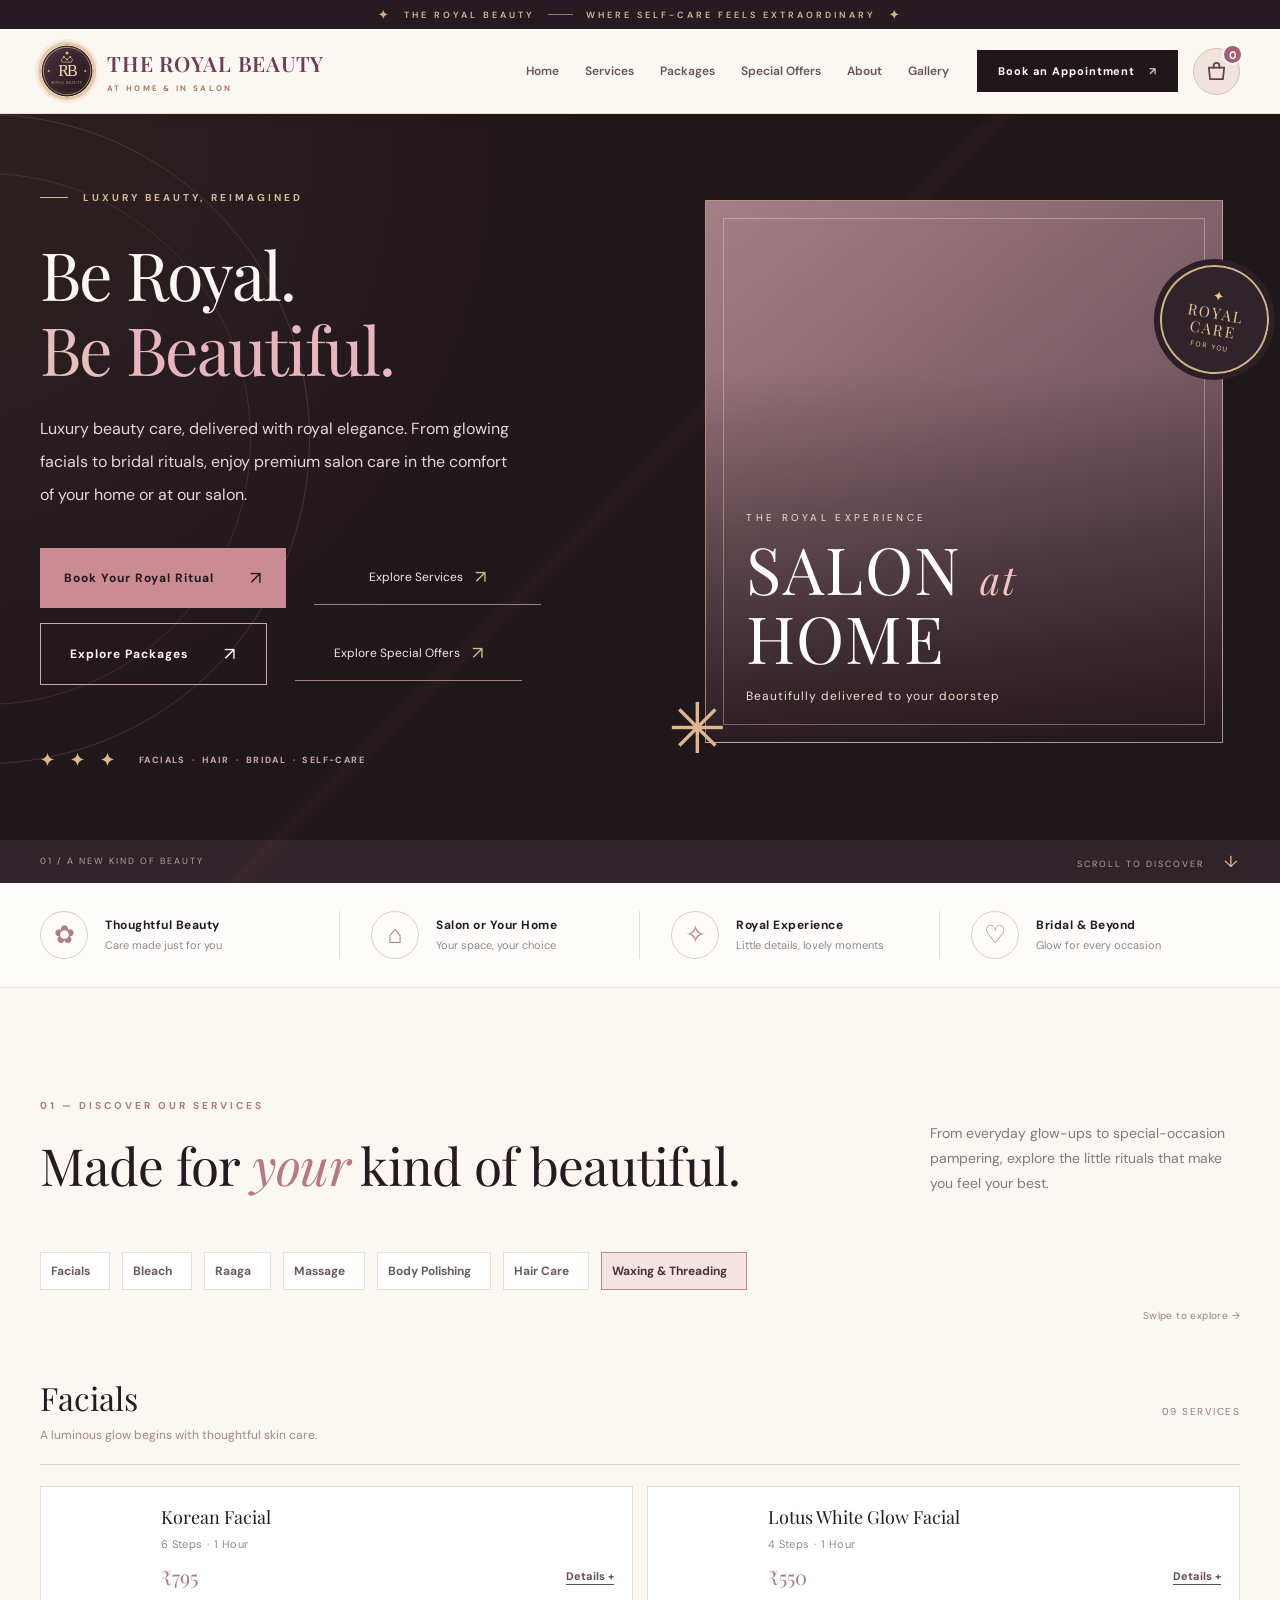
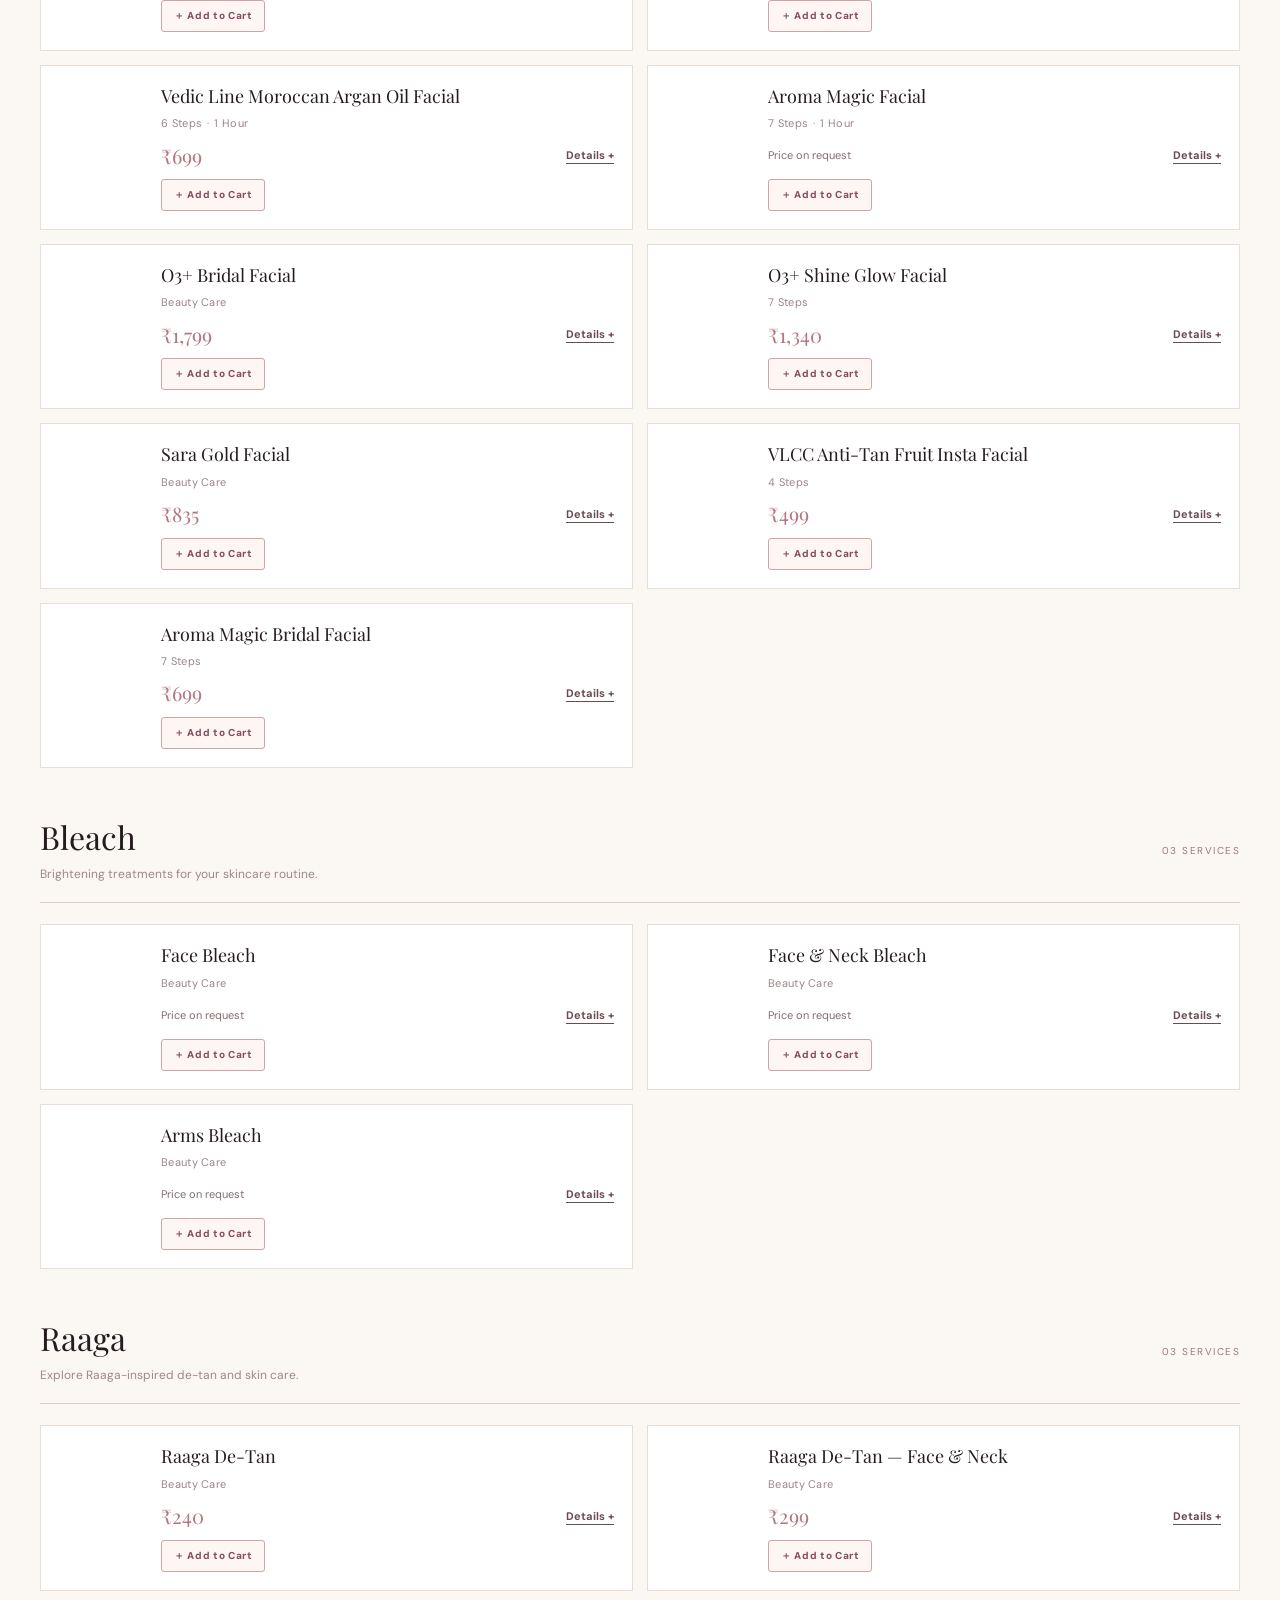
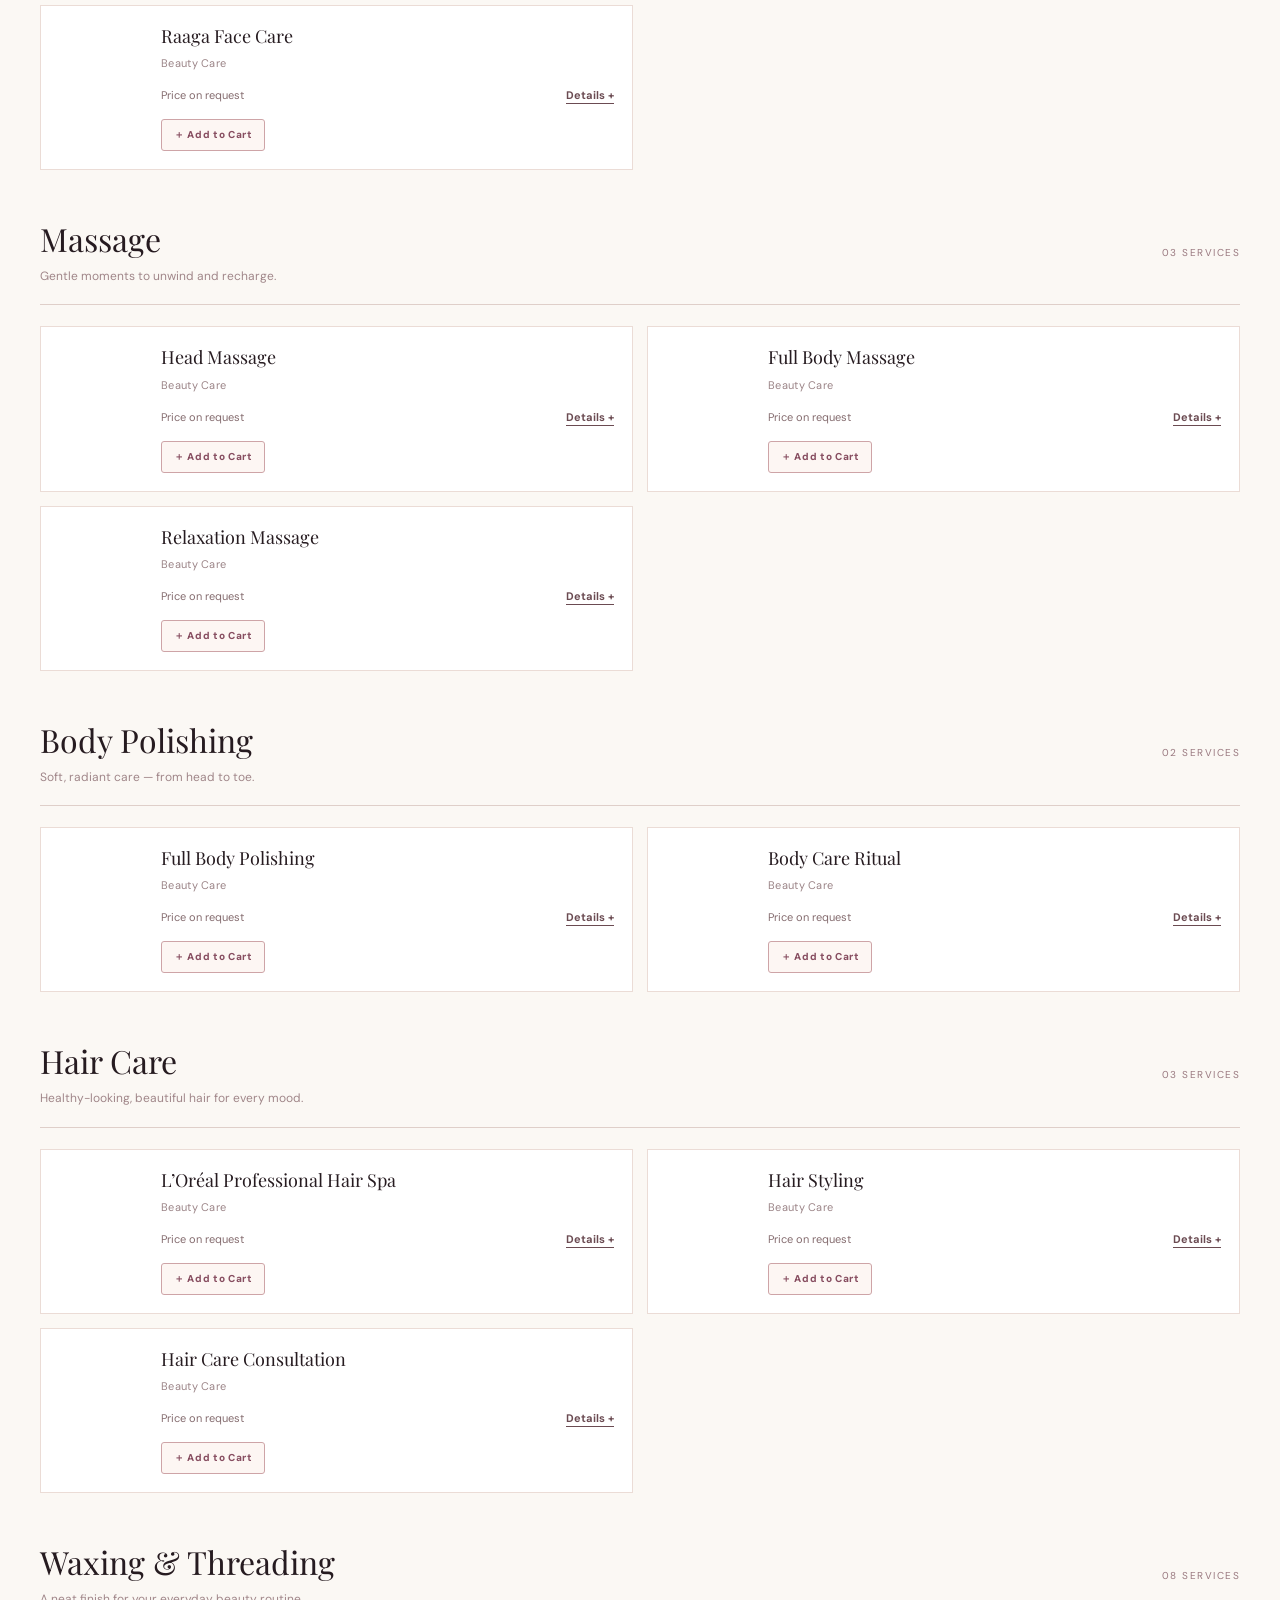
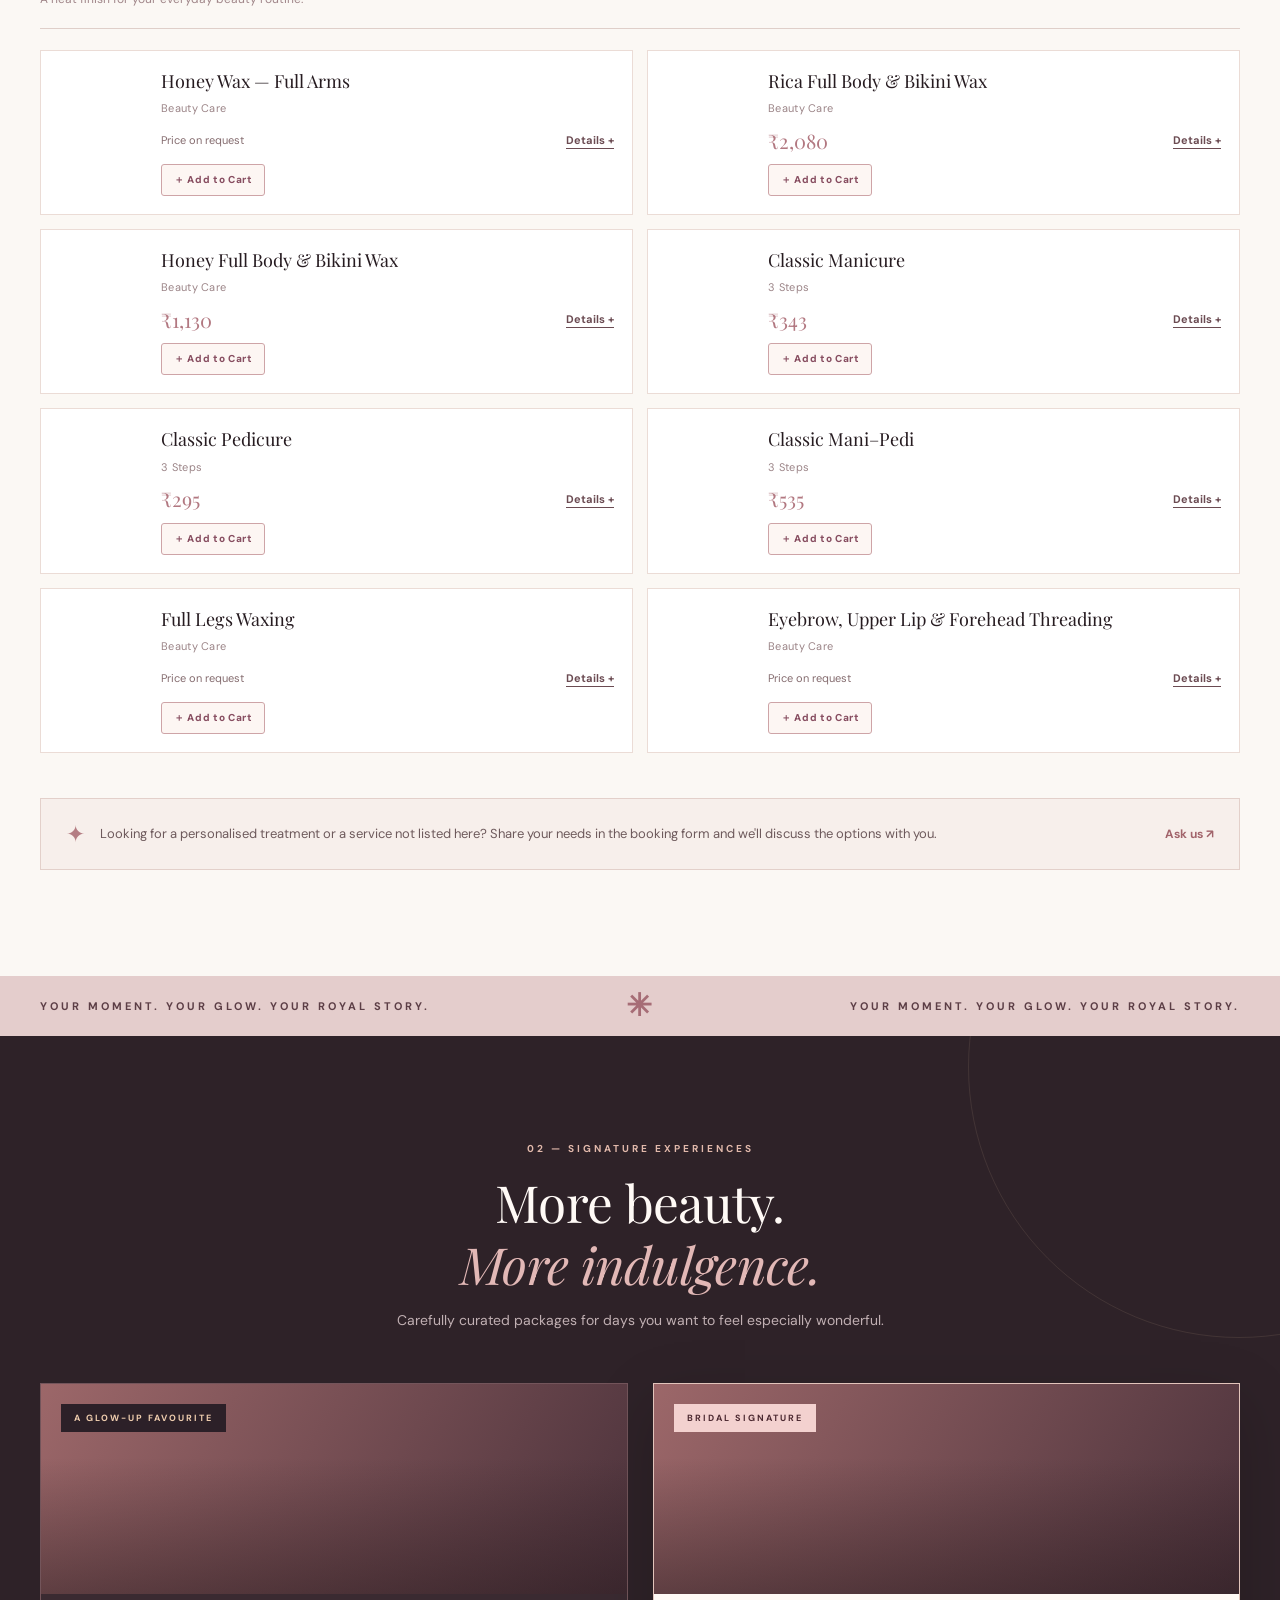
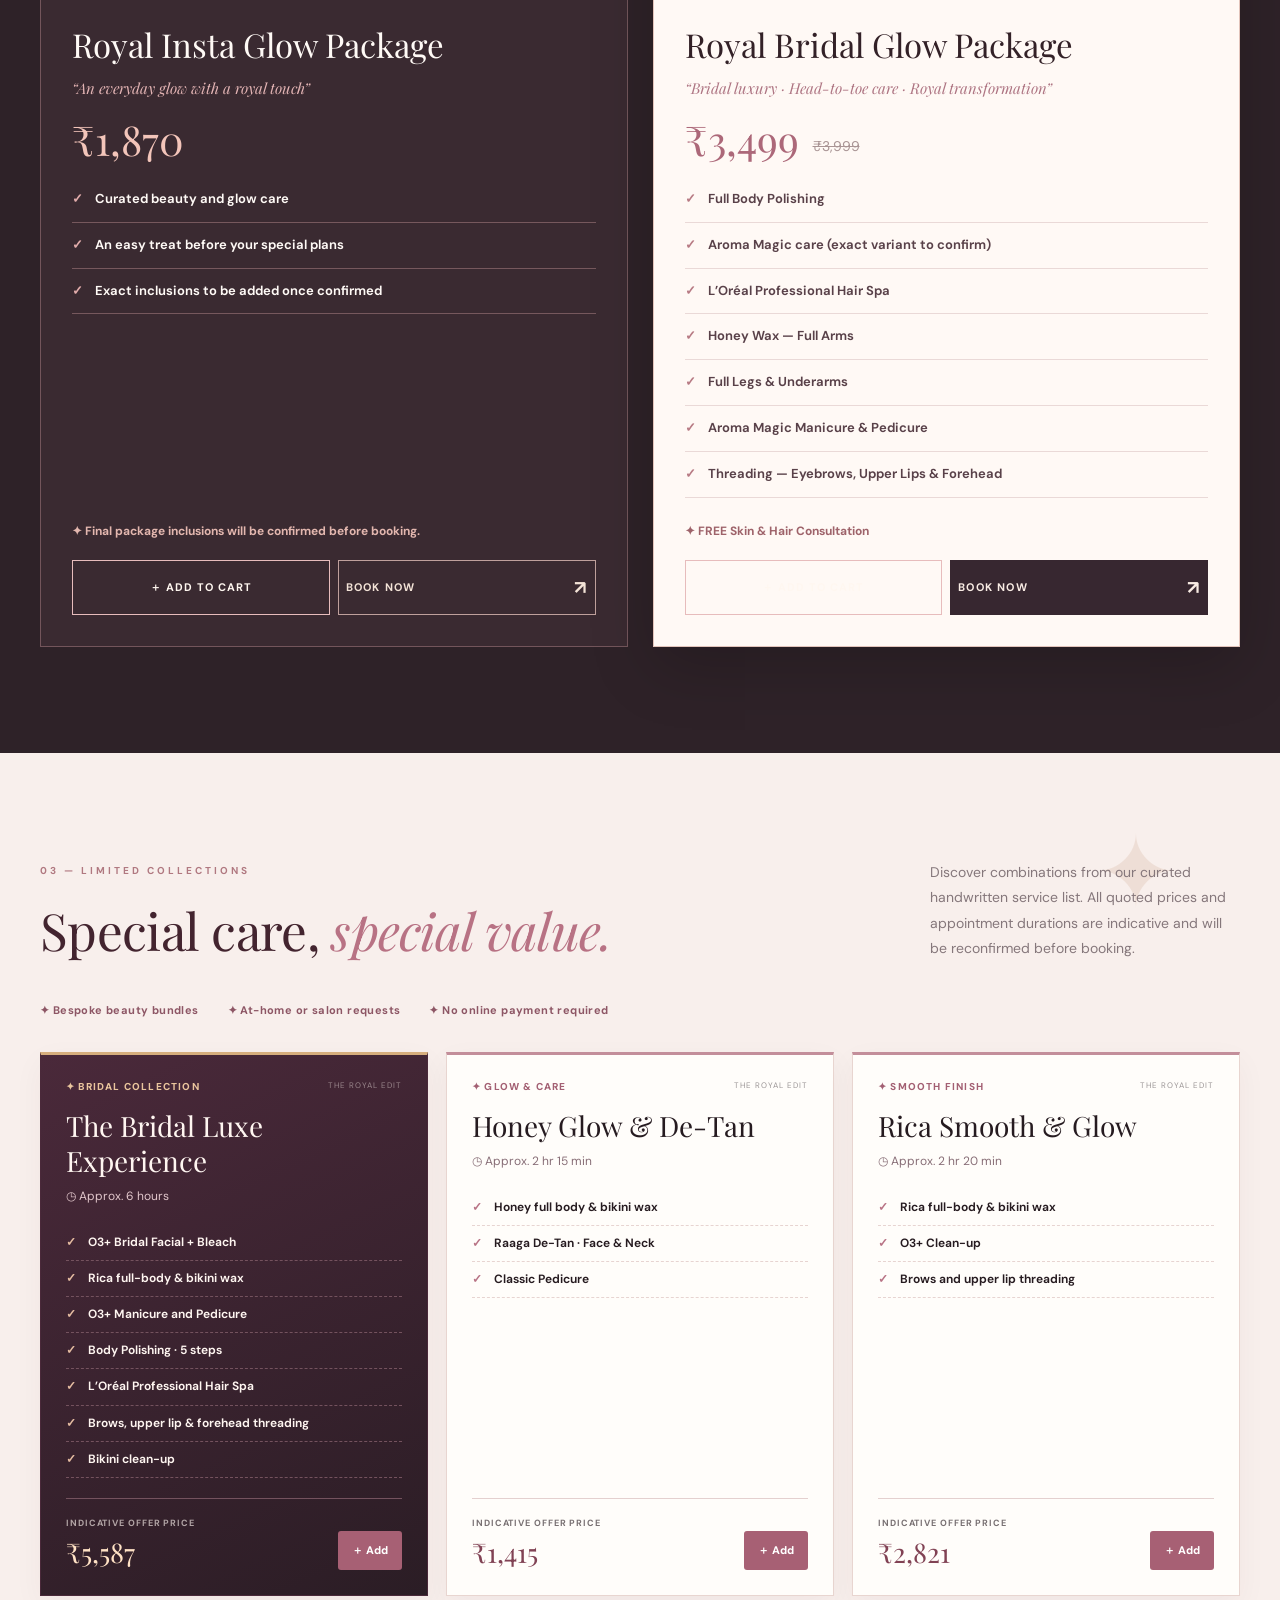
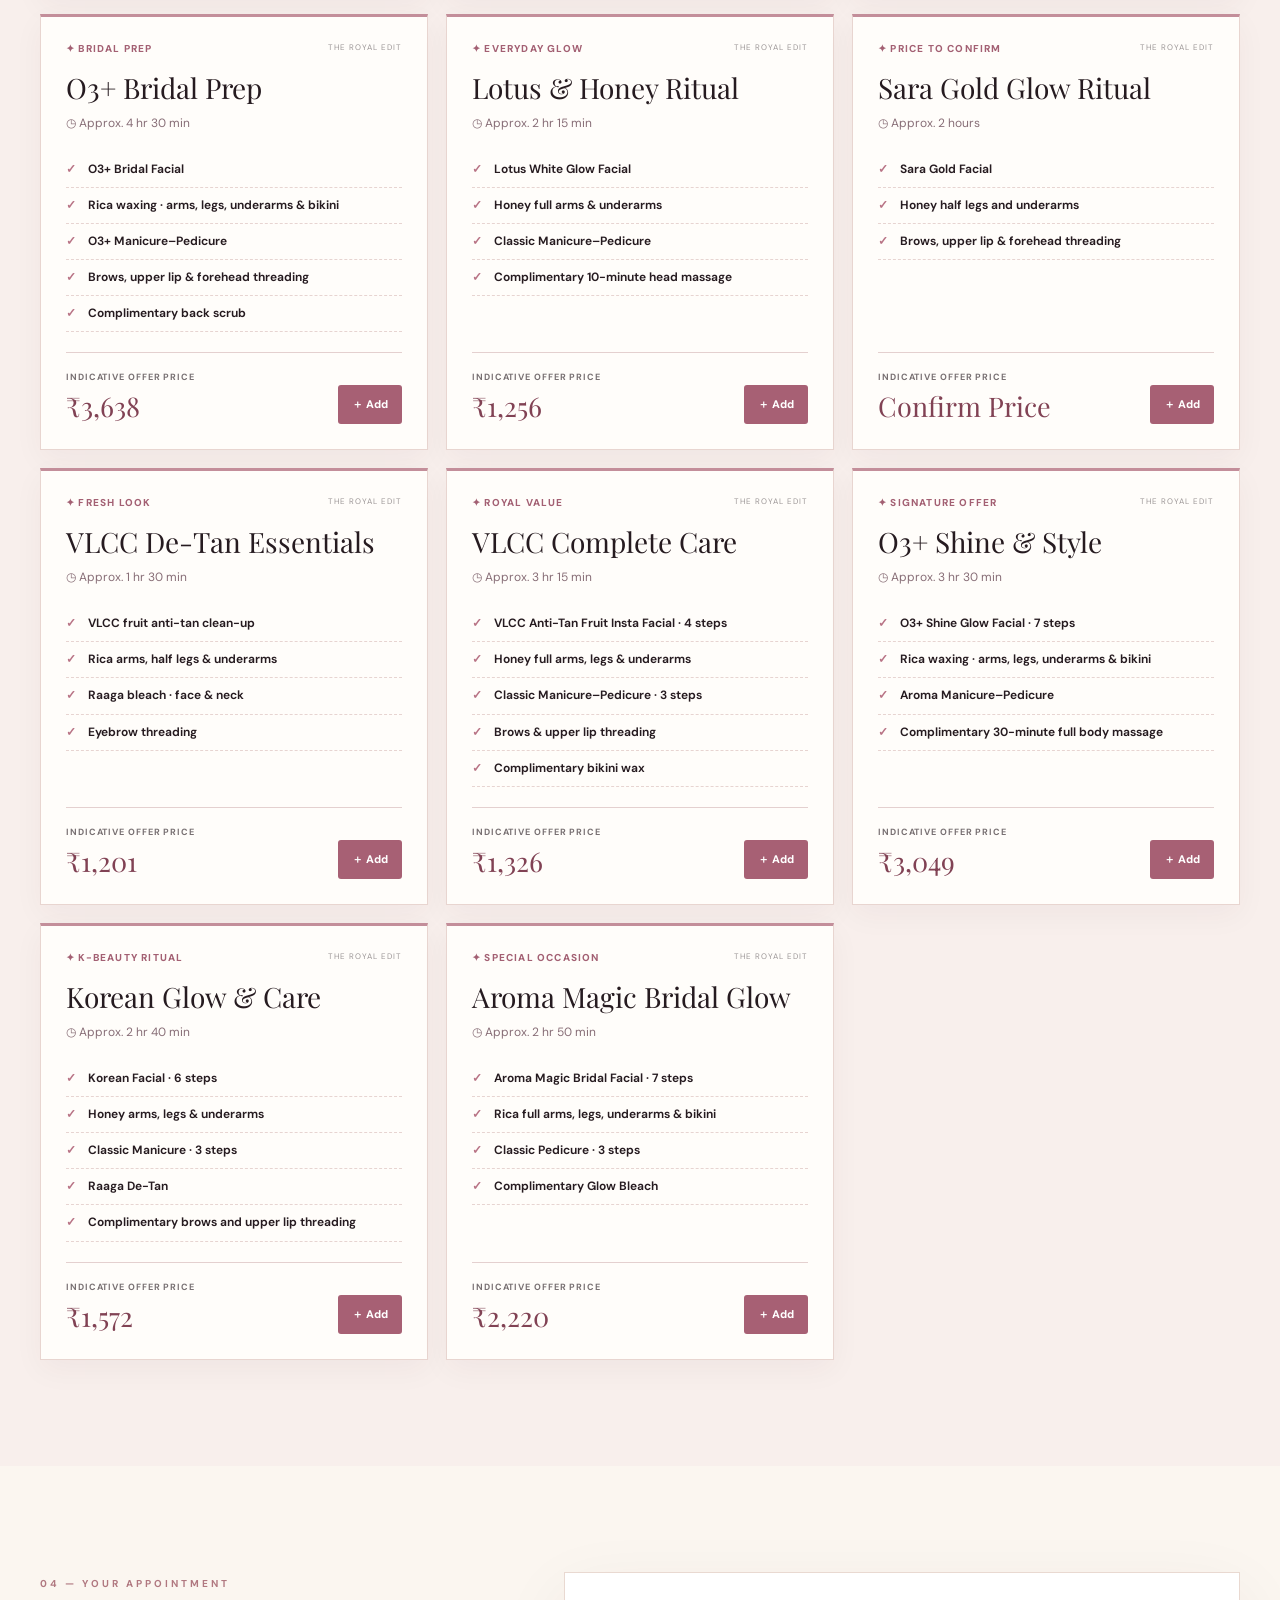
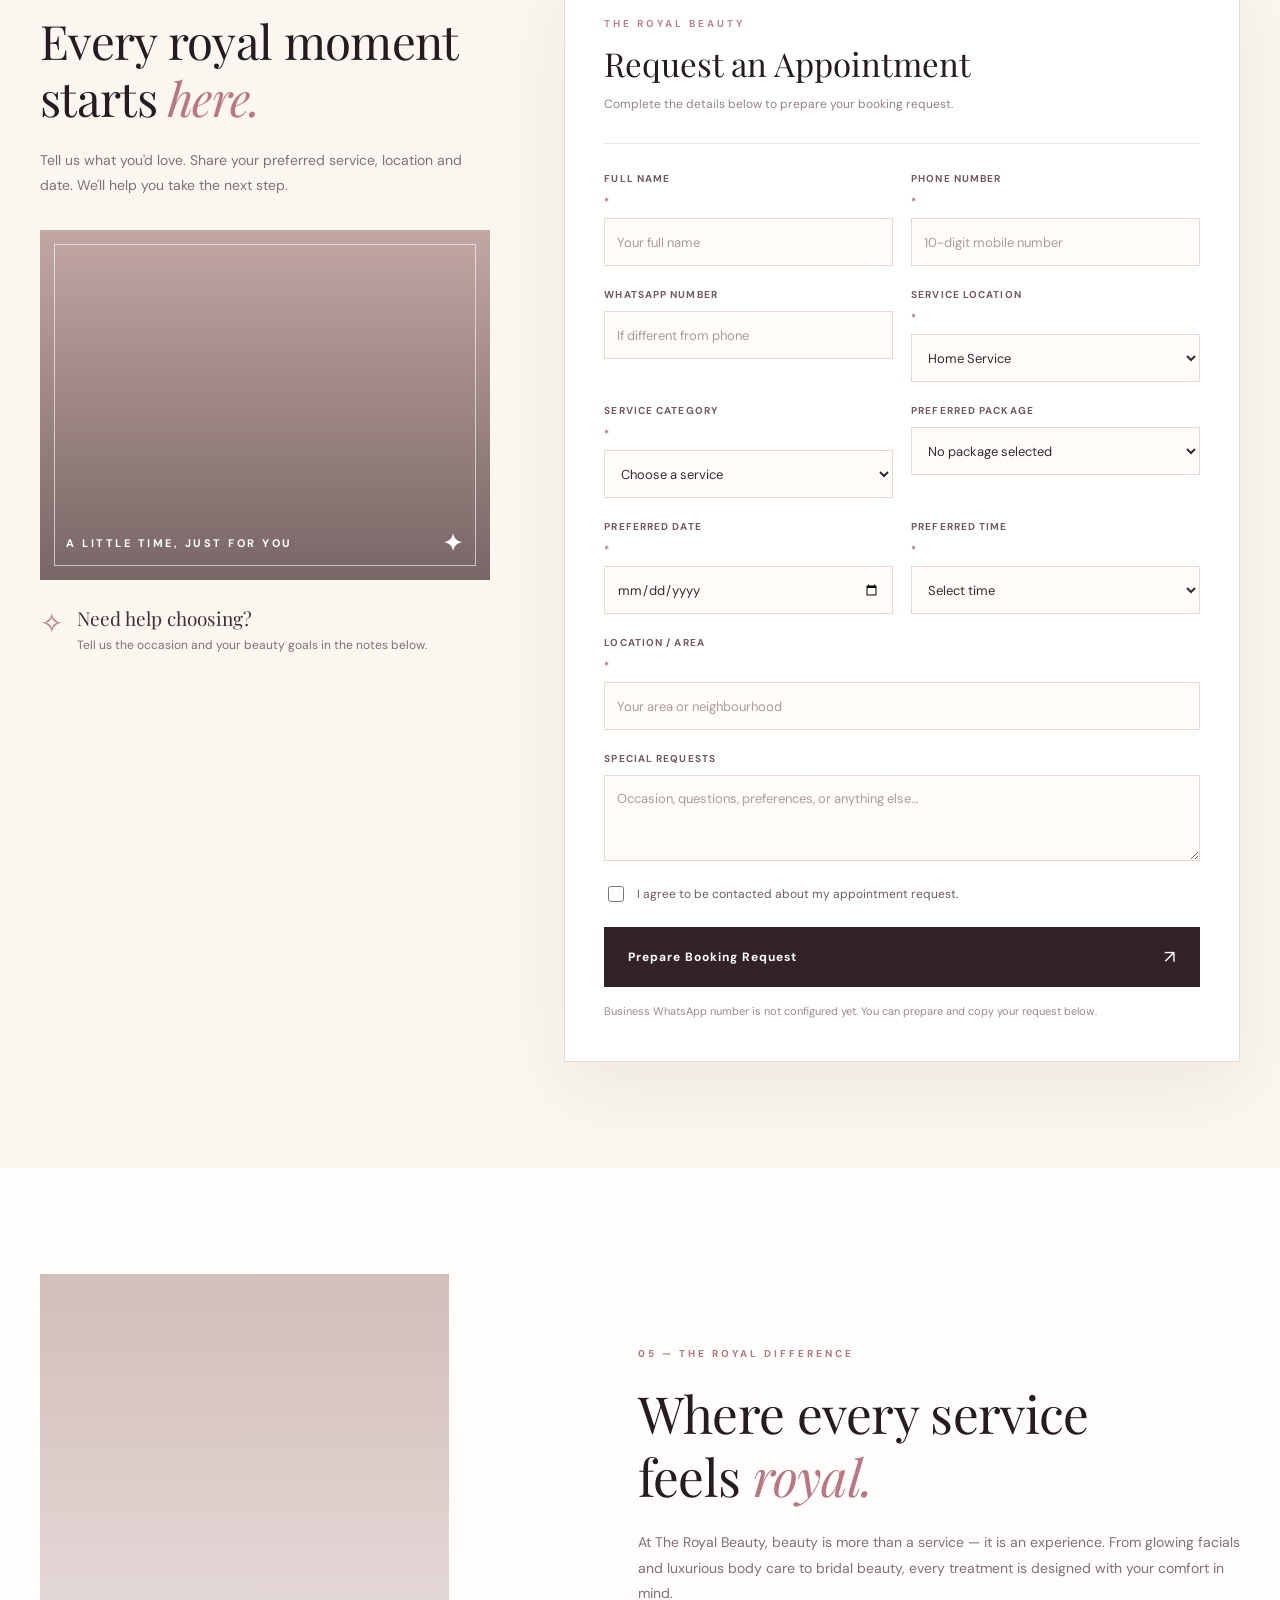
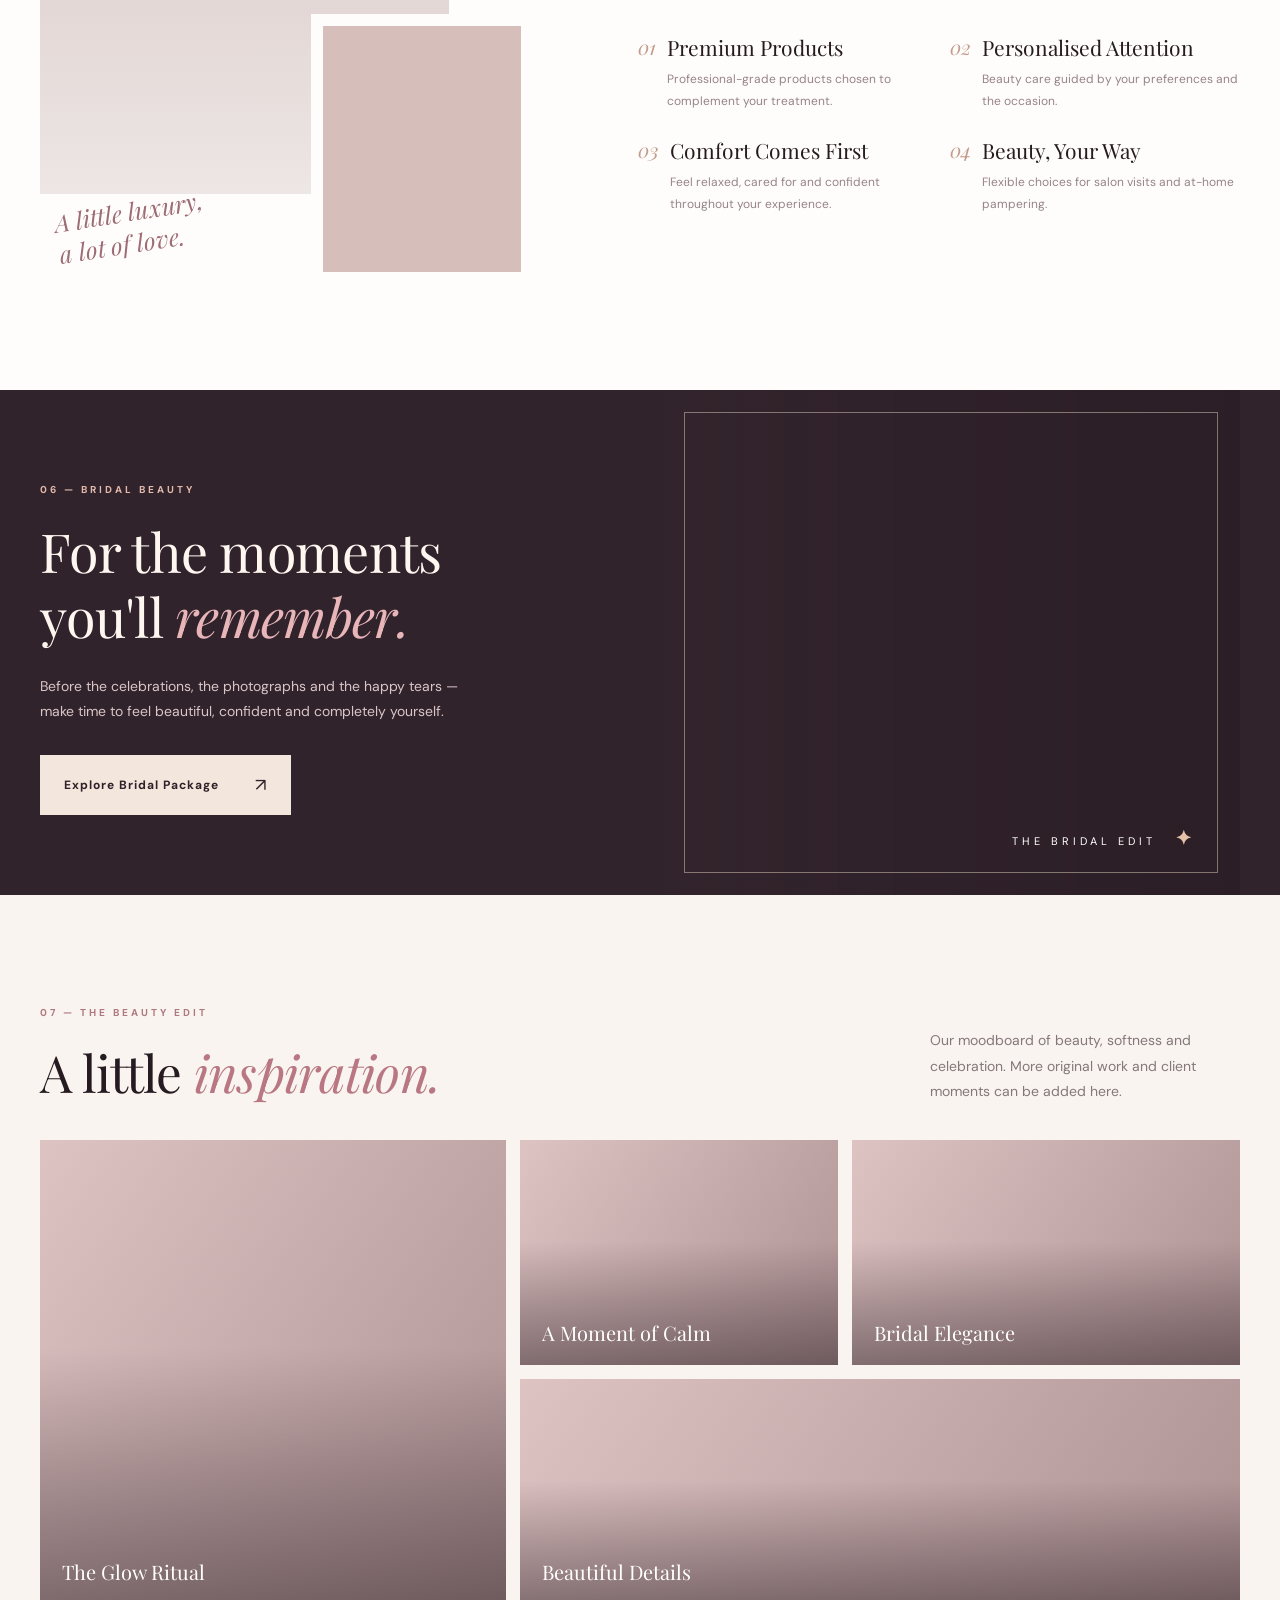
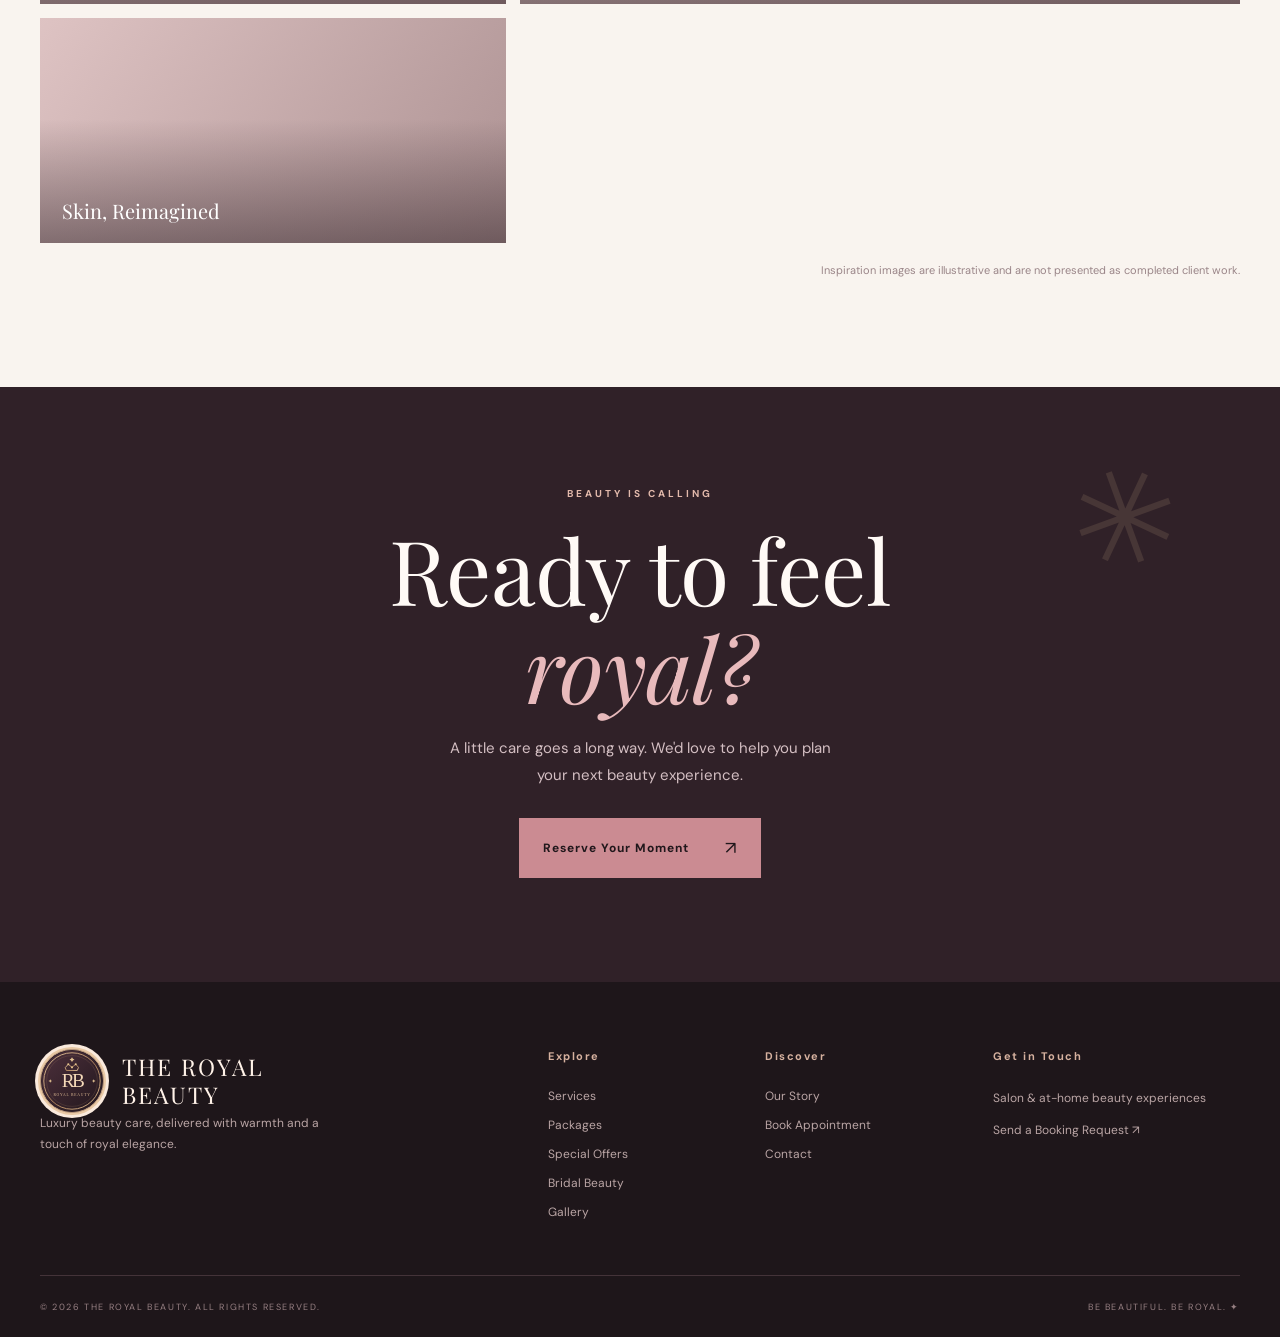
==== index.html @ f535590d "Add complete Royal Beauty responsive website with booking cart and offers" ====
<!doctype html>
<html lang="en">
<head>
  <meta charset="utf-8" />
  <meta name="viewport" content="width=device-width, initial-scale=1" />
  <meta name="theme-color" content="#20171b" />
  <meta name="description" content="The Royal Beauty — salon and beauty rituals delivered with royal elegance. Explore facials, hair care, body polishing, and beautiful bridal packages. Book a personal appointment." />
  <meta property="og:title" content="The Royal Beauty | Beauty, Beautifully Yours" />
  <meta property="og:description" content="Your personal beauty ritual, at our salon or in the comfort of your home." />
  <meta property="og:type" content="website" />
  <title>The Royal Beauty — Salon & Beauty at Home</title>
  <link rel="icon" type="image/svg+xml" href="assets/favicon.svg" />
  <link rel="preconnect" href="https://fonts.googleapis.com" />
  <link rel="preconnect" href="https://fonts.gstatic.com" crossorigin />
  <link rel="preconnect" href="https://images.unsplash.com" />
  <link href="https://fonts.googleapis.com/css2?family=DM+Sans:wght@400;500;600;700&family=Manrope:wght@400;500;600;700;800&family=Playfair+Display:ital,wght@0,400;0,500;0,600;1,400;1,500&display=swap" rel="stylesheet" />
  <link rel="stylesheet" href="styles.css" />
  <script src="config.js" defer></script>
  <script src="script.js" defer></script>
</head>
<body>
  <a class="skip-link" href="#main">Skip to content</a>
  <div class="announcement"><span class="announcement-star">✦</span> THE ROYAL BEAUTY <span class="announcement-divider"></span> <span>WHERE SELF-CARE FEELS EXTRAORDINARY</span> <span class="announcement-star">✦</span></div>
  <header class="site-header" id="site-header">
    <div class="header-shell content-width">
      <a class="brand" href="#home" aria-label="The Royal Beauty home">
        <img src="assets/royal-mark.svg" width="62" height="62" alt="Royal Beauty circular monogram" />
        <span class="brand-wordmark"><strong>THE ROYAL BEAUTY</strong><small>AT HOME & IN SALON</small></span>
      </a>
      <nav class="desktop-nav" aria-label="Main navigation">
        <a href="#home">Home</a>
        <a href="#services">Services</a>
        <a href="#packages">Packages</a><a href="#offers">Special Offers</a>
        <a href="#about">About</a>
        <a href="#gallery">Gallery</a>
      </nav>
      <a class="header-book" href="#booking">Book an Appointment <span aria-hidden="true">↗</span></a>
      <button class="header-cart cart-trigger" id="header-cart" type="button" aria-label="Open enquiry cart"><svg viewBox="0 0 24 24" fill="none" stroke="currentColor" stroke-width="1.8" aria-hidden="true"><path d="M4 8h16l-1.3 12H5.3L4 8Z"/><path d="M9 9V6a3 3 0 0 1 6 0v3"/></svg><span class="cart-count" data-cart-count>0</span></button>
      <button class="menu-toggle" id="menu-toggle" type="button" aria-label="Open navigation" aria-expanded="false" aria-controls="mobile-menu"><span></span><span></span><span></span></button>
    </div>
    <nav id="mobile-menu" class="mobile-menu" aria-label="Mobile navigation" hidden>
      <a href="#home"><span>⌂</span> Home</a>
      <a href="#services"><span>✿</span> Services</a>
      <a href="#packages"><span>♕</span> Packages</a><a href="#offers"><span>✧</span> Special Offers</a>
      <a href="#booking"><span>▤</span> Book Appointment</a>
      <a href="#about"><span>✧</span> About Us</a>
      <a href="#bridal"><span>♡</span> Bridal</a>
      <a href="#gallery"><span>▦</span> Gallery</a>
      <a href="#contact"><span>✉</span> Contact</a>
    </nav>
  </header>

  <main id="main">
    <section class="hero" id="home" aria-labelledby="hero-heading">
      <div class="hero-orbit" aria-hidden="true"></div>
      <div class="content-width hero-grid">
        <div class="hero-copy">
          <div class="eyebrow hero-eyebrow"><span class="eyebrow-line"></span> LUXURY BEAUTY, REIMAGINED</div>
          <h1 id="hero-heading">Be Royal.<br /><em>Be <span>Beautiful.</span></em></h1>
          <p class="hero-subtitle">Luxury beauty care, delivered with royal elegance. From glowing facials to bridal rituals, enjoy premium salon care in the comfort of your home or at our salon.</p>
          <div class="hero-actions">
            <a class="button button-rose" href="#booking">Book Your Royal Ritual <span>↗</span></a>
            <a class="text-link" href="#services">Explore Services <span>↗</span></a>
            <a class="button button-outline" href="#packages">Explore Packages <span>↗</span></a>
            <a class="text-link" href="#offers">Explore Special Offers <span>↗</span></a>
          </div>
          <div class="hero-proof"><span class="proof-stars">✦ ✦ ✦</span><span>FACIALS <b>·</b> HAIR <b>·</b> BRIDAL <b>·</b> SELF-CARE</span></div>
        </div>
        <div class="hero-visual">
          <div class="hero-photo-frame">
            <img class="hero-photo" src="https://images.unsplash.com/photo-1570172619644-dfd03ed5d881?auto=format&amp;fit=crop&amp;w=1100&amp;q=85" alt="Woman enjoying a relaxing premium facial beauty treatment" fetchpriority="high" onerror="this.style.display='none'" />
            <div class="hero-photo-shade"></div>
            <div class="hero-photo-text"><span>THE ROYAL EXPERIENCE</span><strong>SALON <i>AT</i><br />HOME</strong><small>Beautifully delivered to your doorstep</small></div>
          </div>
          <div class="hero-stamp"><span>✦</span><strong>ROYAL<br />CARE</strong><small>FOR YOU</small></div>
          <span class="corner-bloom" aria-hidden="true">✳</span>
        </div>
      </div>
      <div class="hero-bottom"><span>01 / A NEW KIND OF BEAUTY</span><a href="#services">SCROLL TO DISCOVER <span>↓</span></a></div>
    </section>

    <section class="promise-bar" aria-label="Our highlights"><div class="content-width promise-grid">
      <div class="promise"><span class="promise-icon">✿</span><div><strong>Thoughtful Beauty</strong><small>Care made just for you</small></div></div>
      <div class="promise"><span class="promise-icon">⌂</span><div><strong>Salon or Your Home</strong><small>Your space, your choice</small></div></div>
      <div class="promise"><span class="promise-icon">✧</span><div><strong>Royal Experience</strong><small>Little details, lovely moments</small></div></div>
      <div class="promise"><span class="promise-icon">♡</span><div><strong>Bridal & Beyond</strong><small>Glow for every occasion</small></div></div>
    </div></section>

    <section class="section services-section" id="services">
      <div class="content-width">
        <div class="section-head services-head">
          <div><span class="eyebrow dark-eyebrow">01 — DISCOVER OUR SERVICES</span><h2>Made for <em>your</em> kind of beautiful.</h2></div>
          <p>From everyday glow-ups to special-occasion pampering, explore the little rituals that make you feel your best.</p>
        </div>
        <div class="service-nav-wrap"><div class="service-nav" id="service-nav" aria-label="Scroll to service categories"></div><span class="scroll-tip">Swipe to explore →</span></div>
        <div id="service-sections" class="service-sections"></div>
        <div class="service-note"><span>✦</span><p>Looking for a personalised treatment or a service not listed here? Share your needs in the booking form and we'll discuss the options with you.</p><a href="#booking">Ask us <span>↗</span></a></div>
      </div>
    </section>

    <section class="editorial-stripe" aria-label="Brand promise"><div class="content-width"><span>YOUR MOMENT. YOUR GLOW. YOUR ROYAL STORY.</span><span class="ornament">✳</span><span>YOUR MOMENT. YOUR GLOW. YOUR ROYAL STORY.</span></div></section>

    <section class="section packages-section" id="packages">
      <div class="content-width">
        <div class="section-head centered"><span class="eyebrow light-eyebrow">02 — SIGNATURE EXPERIENCES</span><h2>More beauty.<br /><em>More indulgence.</em></h2><p>Carefully curated packages for days you want to feel especially wonderful.</p></div>
        <div class="packages-grid" id="packages-grid"></div>
      </div>
    </section>

    <section class="section offers-section" id="offers">
      <div class="content-width">
        <div class="section-head offers-head"><div><span class="eyebrow dark-eyebrow">03 — LIMITED COLLECTIONS</span><h2>Special care, <em>special value.</em></h2></div><p>Discover combinations from our curated handwritten service list. All quoted prices and appointment durations are indicative and will be reconfirmed before booking.</p></div>
        <div class="offer-highlights"><span>✦ Bespoke beauty bundles</span><span>✦ At-home or salon requests</span><span>✦ No online payment required</span></div>
        <div class="offers-grid" id="offers-grid"></div>
      </div>
    </section>

    <section class="section booking-section" id="booking">
      <div class="content-width booking-layout">
        <div class="booking-intro"><span class="eyebrow dark-eyebrow">04 — YOUR APPOINTMENT</span><h2>Every royal moment<br />starts <em>here.</em></h2><p>Tell us what you'd love. Share your preferred service, location and date. We'll help you take the next step.</p><div class="booking-art"><div class="booking-art-photo" role="img" aria-label="Luxury spa and beauty care"></div><div class="booking-art-label">A LITTLE TIME, JUST FOR YOU <span>✦</span></div></div><div class="booking-small"><span>✧</span><div><strong>Need help choosing?</strong><p>Tell us the occasion and your beauty goals in the notes below.</p></div></div></div>
        <form class="booking-form" id="booking-form">
          <div class="form-heading"><span class="form-kicker">THE ROYAL BEAUTY</span><h3>Request an Appointment</h3><p>Complete the details below to prepare your booking request.</p></div>
          <div class="form-grid">
            <label>Full Name <span>*</span><input name="fullName" type="text" autocomplete="name" placeholder="Your full name" required maxlength="80" /></label>
            <label>Phone Number <span>*</span><input name="phone" type="tel" inputmode="tel" autocomplete="tel" placeholder="10-digit mobile number" required pattern="[0-9+() -]{10,18}" /></label>
            <label>WhatsApp Number<input name="whatsapp" type="tel" inputmode="tel" placeholder="If different from phone" pattern="[0-9+() -]{0,18}" /></label>
            <label>Service Location <span>*</span><select name="location" required><option value="Home Service">Home Service</option><option value="Salon Visit">Salon Visit</option></select></label>
            <label>Service Category <span>*</span><select name="service" id="booking-service" required></select></label>
            <label>Preferred Package <select name="package" id="booking-package"></select></label>
            <label>Preferred Date <span>*</span><input name="date" id="booking-date" type="date" required /></label>
            <label>Preferred Time <span>*</span><select name="time" required><option value="">Select time</option><option>09:00 AM – 12:00 PM</option><option>12:00 PM – 03:00 PM</option><option>03:00 PM – 06:00 PM</option><option>After 06:00 PM</option></select></label>
            <label class="field-wide">Location / Area <span>*</span><input name="area" type="text" placeholder="Your area or neighbourhood" required maxlength="140" /></label>
            <label class="field-wide">Special Requests<textarea name="notes" rows="3" maxlength="600" placeholder="Occasion, questions, preferences, or anything else…"></textarea></label>
          </div>
          <div class="booking-cart-summary" id="booking-cart-summary" hidden></div>
          <div class="form-consent"><label class="consent-label"><input type="checkbox" name="consent" required /><span>I agree to be contacted about my appointment request.</span></label></div>
          <button class="button button-dark form-submit" type="submit">Continue to WhatsApp <span>↗</span></button>
          <p class="booking-disclaimer" id="booking-note">This prepares a request — your appointment is confirmed only after we respond.</p>
          <div class="form-result" id="form-result" hidden role="status"></div>
        </form>
      </div>
    </section>

    <section class="section difference-section" id="about">
      <div class="content-width difference-layout"><div class="difference-image-stack"><div class="diff-big-img" role="img" aria-label="Beautiful spa surroundings"></div><div class="diff-small-img" role="img" aria-label="Beauty tools and soft textures"></div><span class="diff-scribble">A little luxury,<br />a lot of love.</span></div><div class="difference-copy"><span class="eyebrow dark-eyebrow">05 — THE ROYAL DIFFERENCE</span><h2>Where every service<br />feels <em>royal.</em></h2><p>At The Royal Beauty, beauty is more than a service — it is an experience. From glowing facials and luxurious body care to bridal beauty, every treatment is designed with your comfort in mind.</p><div class="difference-points"><article><span>01</span><div><h3>Premium Products</h3><p>Professional-grade products chosen to complement your treatment.</p></div></article><article><span>02</span><div><h3>Personalised Attention</h3><p>Beauty care guided by your preferences and the occasion.</p></div></article><article><span>03</span><div><h3>Comfort Comes First</h3><p>Feel relaxed, cared for and confident throughout your experience.</p></div></article><article><span>04</span><div><h3>Beauty, Your Way</h3><p>Flexible choices for salon visits and at-home pampering.</p></div></article></div></div></div>
    </section>

    <section class="bridal-story" id="bridal"><div class="content-width bridal-layout"><div class="bridal-copy"><span class="eyebrow light-eyebrow">06 — BRIDAL BEAUTY</span><h2>For the moments<br />you'll <em>remember.</em></h2><p>Before the celebrations, the photographs and the happy tears — make time to feel beautiful, confident and completely yourself.</p><a class="button button-cream" href="#packages">Explore Bridal Package <span>↗</span></a></div><div class="bridal-portrait" role="img" aria-label="Elegant bridal styling inspiration"><span>THE BRIDAL EDIT <b>✦</b></span></div></div></section>

    <section class="section gallery-section" id="gallery"><div class="content-width"><div class="section-head gallery-head"><div><span class="eyebrow dark-eyebrow">07 — THE BEAUTY EDIT</span><h2>A little <em>inspiration.</em></h2></div><p>Our moodboard of beauty, softness and celebration. More original work and client moments can be added here.</p></div><div class="gallery-grid" id="gallery-grid"></div><p class="gallery-caption">Inspiration images are illustrative and are not presented as completed client work.</p></div></section>

    <section class="closing-section" id="contact"><div class="content-width closing-inner"><span class="eyebrow light-eyebrow">BEAUTY IS CALLING</span><h2>Ready to feel<br /><em>royal?</em></h2><p>A little care goes a long way. We'd love to help you plan your next beauty experience.</p><a href="#booking" class="button button-rose">Reserve Your Moment <span>↗</span></a><div class="closing-star" aria-hidden="true">✳</div></div></section>
  </main>

  <footer class="site-footer"><div class="content-width footer-main"><div class="footer-brand"><a href="#home" class="footer-brand-line"><img src="assets/royal-mark.svg" alt="The Royal Beauty logo" width="64" height="64" /><span>THE ROYAL<br />BEAUTY</span></a><p>Luxury beauty care, delivered with warmth and a touch of royal elegance.</p></div><div><strong>Explore</strong><a href="#services">Services</a><a href="#packages">Packages</a><a href="#offers">Special Offers</a><a href="#bridal">Bridal Beauty</a><a href="#gallery">Gallery</a></div><div><strong>Discover</strong><a href="#about">Our Story</a><a href="#booking">Book Appointment</a><a href="#contact">Contact</a></div><div><strong>Get in Touch</strong><p>Salon & at-home beauty experiences</p><a href="#booking">Send a Booking Request ↗</a></div></div><div class="content-width footer-bottom"><small>© <span id="footer-year">2026</span> THE ROYAL BEAUTY. ALL RIGHTS RESERVED.</small><small>BE BEAUTIFUL. BE ROYAL. ✦</small></div></footer>

  <div class="mobile-quickbar" aria-label="Quick appointment links"><button type="button" class="quick-cart cart-trigger" id="quick-cart" aria-label="View cart"><svg viewBox="0 0 24 24" aria-hidden="true" fill="none" stroke="currentColor" stroke-width="1.6"><path d="M4 8h16l-1.3 12H5.3L4 8Z"/><path d="M9 9V6a3 3 0 0 1 6 0v3"/></svg><span>MY CART <b data-cart-count>0</b></span></button><a href="#booking" id="quick-whatsapp"><svg viewBox="0 0 24 24" aria-hidden="true" fill="none" stroke="currentColor" stroke-width="1.7"><path d="M12 2.8A9.3 9.3 0 0 0 4.1 17l-1.2 4.1 4.4-1.1A9.3 9.3 0 1 0 12 2.8Z"/><path d="M8.7 8.2c-.6 0-1 1-1 1.6 0 2 2.7 5.1 5.4 6.2 1.7.7 2.7-.3 2.8-1l-2.3-1.2-1 1s-1.4-.7-2.3-1.8c-.9-1.1-1.1-1.9-1.1-1.9l1-1.1-.8-1.9Z"/></svg><span>WHATSAPP</span></a><a class="active" href="#booking"><svg viewBox="0 0 24 24" aria-hidden="true" fill="none" stroke="currentColor" stroke-width="1.6"><rect x="3.5" y="5.5" width="17" height="15" rx="2"/><path d="M7 3v5m10-5v5M3.5 10.5h17m-12 5h7"/></svg><span>BOOK</span></a></div>
  <div class="cart-backdrop" id="cart-backdrop" hidden></div>
  <aside class="cart-drawer" id="cart-drawer" role="dialog" aria-modal="true" aria-labelledby="cart-heading" aria-hidden="true" tabindex="-1">
    <div class="cart-drawer-head"><div><span class="eyebrow dark-eyebrow">YOUR BEAUTY PICKS</span><h2 id="cart-heading">Your Royal Cart</h2></div><button class="cart-close" id="cart-close" type="button" aria-label="Close cart">×</button></div>
    <p class="cart-explain">This is an enquiry cart, not an online payment. The salon will confirm services, prices and timing.</p>
    <div class="cart-lines" id="cart-lines"></div>
    <div class="cart-drawer-foot"><div id="cart-subtotal" class="cart-subtotal"></div><button type="button" id="cart-checkout" class="button button-dark">Continue to Booking <span>↗</span></button><button type="button" id="cart-clear" class="cart-clear">Clear cart</button></div>
  </aside>
  <div id="cart-toast" class="cart-toast" hidden role="status"></div>
  <button class="back-to-top" type="button" aria-label="Back to top" id="back-to-top">↑</button>
</body>
</html>
---- styles.css ----
:root{--ink:#261b20;--dark:#20171b;--dark-2:#33242c;--cream:#fbf8f4;--paper:#f6f0e9;--rose:#c88b92;--rose-deep:#ae6e7c;--blush:#f2dfe0;--gold:#d7b88a;--taupe:#78686b;--border:#e7dcd6;--display:'Playfair Display',Georgia,serif;--body:'DM Sans',Arial,sans-serif;--wide:1200px;--shadow:0 18px 52px rgba(47,24,35,.1)}
*{box-sizing:border-box}html{scroll-behavior:smooth;scroll-padding-top:100px}body{margin:0;background:var(--cream);color:var(--ink);font-family:var(--body);font-size:15px;-webkit-font-smoothing:antialiased}body.menu-open{overflow:hidden}a{color:inherit;text-decoration:none}button,input,textarea,select{font:inherit}button{cursor:pointer}img{display:block;max-width:100%}p{line-height:1.8}h1,h2,h3,p{margin-top:0}h1,h2,h3{font-weight:400}::selection{background:#ddbbc0;color:#211418}:focus-visible{outline:3px solid #b76f7e;outline-offset:4px}.content-width{width:min(var(--wide),calc(100% - 72px));margin:auto}.skip-link{position:absolute;left:10px;top:-100px;z-index:9999;background:white;padding:12px 18px}.skip-link:focus{top:10px}.announcement{height:29px;background:#261b20;color:#d6b797;display:flex;align-items:center;justify-content:center;gap:13px;font-size:9px;letter-spacing:3px;font-weight:600;white-space:nowrap;overflow:hidden}.announcement-star{font-size:12px;color:#d4ae84}.announcement-divider{width:25px;height:1px;background:#92776c}
.site-header{position:sticky;top:0;z-index:70;background:rgba(251,248,244,.97);border-bottom:1px solid #ecdfd8;backdrop-filter:blur(18px);box-shadow:0 3px 15px rgba(30,17,21,.03)}.header-shell{height:84px;display:flex;align-items:center;gap:20px}.brand{display:flex;align-items:center;gap:13px;flex-shrink:0}.brand img{width:54px;height:54px;object-fit:contain;border:1px solid #d4b992}.brand-wordmark{display:flex;flex-direction:column;gap:6px}.brand-wordmark strong{font-family:var(--display);font-size:19px;letter-spacing:1.5px;font-weight:500;white-space:nowrap}.brand-wordmark small{font-size:8px;letter-spacing:4px;color:#a27f73;font-weight:700}.desktop-nav{display:flex;align-items:center;gap:26px;margin-left:auto}.desktop-nav a{font-size:12px;font-weight:600;transition:color .2s;color:#65545a}.desktop-nav a:hover{color:#b2717d}.header-book{margin-left:13px;padding:14px 21px;background:var(--dark);color:white;font-size:11px;letter-spacing:.9px;font-weight:700;white-space:nowrap;transition:background .2s}.header-book span{margin-left:10px;color:#e7b6b9}.header-book:hover{background:#68434e}.menu-toggle{display:none;width:43px;height:43px;background:none;border:1px solid #ddc8c3;align-items:center;justify-content:center;flex-direction:column;gap:5px}.menu-toggle span{display:block;width:19px;height:1.5px;background:#4a3438}.mobile-menu{position:absolute;top:100%;left:0;right:0;background:#fffaf7;box-shadow:0 30px 60px rgba(19,10,13,.15);padding:12px 24px 26px;max-height:calc(100dvh - 96px);overflow:auto}.mobile-menu[hidden]{display:none}.mobile-menu a{display:flex;gap:18px;align-items:center;padding:15px 8px;border-bottom:1px solid #eadfd9;font:21px var(--display)}.mobile-menu a span{font:20px var(--body);color:#b18b7a;width:24px;text-align:center}
.hero{background:var(--dark);color:var(--cream);position:relative;overflow:hidden}.hero::before{content:"";position:absolute;inset:0;background:radial-gradient(circle at -5% 5%,rgba(169,119,106,.1),transparent 43%),linear-gradient(135deg,transparent 48%,rgba(225,181,145,.035) 49%,transparent 50%);pointer-events:none}.hero-orbit{position:absolute;width:650px;height:650px;left:-340px;top:0;border:1px solid rgba(218,184,140,.17);border-radius:50%}.hero-orbit::after{content:"";position:absolute;inset:58px;border:1px solid rgba(218,184,140,.13);border-radius:50%}.hero-grid{min-height:620px;display:grid;grid-template-columns:1.04fr .96fr;gap:55px;align-items:center;padding-top:44px;padding-bottom:54px;position:relative}.hero-copy{padding:25px 0 15px;position:relative;z-index:2}.eyebrow{display:inline-flex;align-items:center;gap:15px;font-size:10px;letter-spacing:3px;font-weight:700}.eyebrow-line{width:28px;height:1px;background:var(--gold)}.hero-eyebrow{color:#d5b998}.hero h1{font:clamp(57px,5.2vw,90px)/1.13 var(--display);letter-spacing:-2px;margin:32px 0 27px}.hero h1 em{color:#e7bdbe;font-weight:400}.hero h1 span{color:#d7b58f}.hero-subtitle{font-size:15px;line-height:2.05;color:#d8c9c9;max-width:480px;margin-bottom:36px}.hero-actions{display:flex;gap:28px;align-items:center;flex-wrap:wrap}.button{display:inline-flex;justify-content:center;align-items:center;gap:36px;padding:18px 24px;font-size:12px;font-weight:700;letter-spacing:1px;border:0;min-height:55px;transition:transform .2s,background .2s,box-shadow .2s}.button:hover{transform:translateY(-2px)}.button span{font-size:18px;font-weight:400}.button-rose{background:#cb8b92;color:#20171b}.button-rose:hover{background:#edbdc0;box-shadow:0 12px 28px #0b07083a}.text-link{display:inline-flex;align-items:center;gap:12px;color:#f3e7df;font-size:12px;border-bottom:1px solid #9a7e78;padding:15px 0}.text-link span{font-size:18px;color:var(--gold)}.hero-proof{display:flex;gap:19px;align-items:center;color:#c5ada9;font-size:9px;letter-spacing:1.4px;margin-top:64px;font-weight:700}.proof-stars{color:#dcb989;font-size:17px;letter-spacing:6px}.hero-proof b{padding:0 3px;color:#ca9399}.hero-visual{height:543px;position:relative;padding:0 17px 0 15px}.hero-photo-frame{width:100%;height:100%;overflow:hidden;border:1px solid rgba(230,196,151,.48);position:relative;background:#71565b url("assets/hero-fallback.svg") center 27%/cover}.hero-photo{width:100%;height:100%;object-fit:cover;object-position:center 37%;filter:saturate(.73) contrast(.95)}.hero-photo-shade{position:absolute;inset:0;background:linear-gradient(180deg,rgba(25,15,20,.06),rgba(29,17,20,.08) 31%,rgba(22,13,17,.82))}.hero-photo-frame::after{content:"";position:absolute;inset:17px;border:1px solid rgba(247,233,217,.36);pointer-events:none}.hero-photo-text{position:absolute;bottom:38px;left:40px;z-index:1;display:flex;flex-direction:column}.hero-photo-text>span{font-size:10px;letter-spacing:3.3px;color:#f9dfc3;margin-bottom:12px}.hero-photo-text strong{font:65px/.99 var(--display);color:white;letter-spacing:2px;font-weight:400}.hero-photo-text i{font:italic 39px var(--display);text-transform:lowercase;color:#f3c2c5}.hero-photo-text small{font-size:12px;letter-spacing:1px;margin-top:19px;color:#f3dbd1}.hero-stamp{position:absolute;right:-29px;top:65px;width:109px;height:109px;border-radius:50%;border:2px solid #d2b38d;outline:6px solid #2c2026;background:#30242a;display:flex;align-items:center;justify-content:center;flex-direction:column;text-align:center;color:#e5c697;z-index:2;transform:rotate(10deg)}.hero-stamp span{font-size:14px;line-height:1.2}.hero-stamp strong{font:15px/1.1 var(--display);letter-spacing:2px}.hero-stamp small{font-size:7px;letter-spacing:1.5px;margin-top:4px}.corner-bloom{position:absolute;color:#deb78f;font-size:70px;left:-22px;bottom:-32px}.hero-bottom{height:43px;padding:0 max(36px,calc((100% - 1200px)/2));display:flex;justify-content:space-between;align-items:center;background:#302329;color:#bca39d;font-size:9px;letter-spacing:2px}.hero-bottom a span{color:#e5b38f;margin-left:16px;font-size:16px}.promise-bar{background:#fffdfb;border-bottom:1px solid #eee0db}.promise-grid{display:grid;grid-template-columns:repeat(4,1fr);padding:28px 0}.promise{display:flex;align-items:center;gap:17px;border-right:1px solid #e9dcd7;padding-left:31px}.promise:first-child{padding-left:0}.promise:last-child{border-right:0}.promise-icon{width:48px;height:48px;border:1px solid #e3cbc1;border-radius:50%;display:flex;align-items:center;justify-content:center;color:#b57c87;font-size:25px}.promise strong{display:block;font-size:12px;letter-spacing:.5px}.promise small{display:block;margin-top:5px;font-size:11px;color:#93858a}.section{padding:106px 0}.services-section{background:var(--cream)}.section-head{display:flex;justify-content:space-between;align-items:end;gap:70px;margin-bottom:50px}.section-head h2,.difference-copy h2,.booking-intro h2,.bridal-copy h2,.closing-inner h2{font:clamp(39px,4vw,59px)/1.22 var(--display);letter-spacing:-.7px;margin:20px 0 0}.section-head h2 em,.difference-copy h2 em,.booking-intro h2 em,.bridal-copy h2 em,.closing-inner h2 em{font-weight:400;color:#b87782}.dark-eyebrow{color:#b07880}.light-eyebrow{color:#e2b9ab}.section-head>p{max-width:310px;margin:0;color:#85777b;font-size:14px}.service-nav-wrap{margin-bottom:54px}.service-nav{display:flex;gap:12px;overflow-x:auto;scrollbar-width:thin;scrollbar-color:#d8bbb7 transparent;padding:6px 0 14px;scroll-snap-type:x proximity}.service-nav-btn{flex:none;display:inline-flex;gap:11px;align-items:center;background:#fff;border:1px solid #eaded9;padding:10px 19px 10px 10px;font-size:12px;font-weight:700;color:#6e5b5d;white-space:nowrap;transition:border-color .2s,background .2s;scroll-snap-align:start}.service-nav-btn img{height:34px;width:34px;border-radius:50%;object-fit:cover;background:#e3cec7}.service-nav-btn.is-active,.service-nav-btn:hover{border-color:#ba8790;background:#f4e5e4;color:#4a3237}.scroll-tip{font-size:10px;color:#9a8083;text-align:right;display:block;margin-top:5px;letter-spacing:.4px}.service-sections{display:flex;flex-direction:column;gap:47px}.service-category{scroll-margin-top:145px}.service-category-heading{display:flex;align-items:center;justify-content:space-between;gap:20px;margin-bottom:21px;padding-bottom:17px;border-bottom:1px solid #dfcfc9}.service-category-heading h3{font:32px var(--display);margin:0}.service-category-heading p{font-size:12px;color:#a08689;margin:6px 0 0}.service-category-heading .category-count{font-size:10px;letter-spacing:1.5px;color:#99787f;white-space:nowrap}.service-cards{display:grid;grid-template-columns:1fr 1fr;gap:14px}.service-card{border:1px solid #ebdcd6;background:#fff;min-width:0;transition:box-shadow .2s}.service-card:hover{box-shadow:var(--shadow)}.service-card-top{display:flex;gap:17px;align-items:center;padding:18px}.service-thumb{width:85px;height:89px;flex-shrink:0;object-fit:cover;border-radius:2px;background:linear-gradient(135deg,#dbb6b0,#be979e)}.service-info{flex:1;min-width:0}.service-info h4{font:18px/1.4 var(--display);margin:0 0 7px}.service-meta{font-size:11px;letter-spacing:.3px;color:#9b8487}.service-meta span{color:#b5837f;margin:0 5px}.service-bottom{display:flex;align-items:center;justify-content:space-between;gap:10px;margin-top:11px}.service-price{font:20px var(--display);color:#b27881;white-space:nowrap}.service-price.is-request{font:11px var(--body);color:#846b6e}.service-details-button{background:none;border:0;color:#6b4b52;font-size:11px;font-weight:700;white-space:nowrap;padding:7px 0;text-decoration:underline;text-underline-offset:4px}.service-details{display:none;padding:0 19px 18px 122px;color:#816c70;font-size:12px;line-height:1.7}.service-card.is-expanded .service-details{display:block}.service-details p{margin:0 0 13px}.step-pill{display:inline-block;background:#f5e8e6;color:#8d5f6d;padding:6px 10px;font-size:10px;letter-spacing:.2px}.service-note{margin-top:45px;display:flex;align-items:center;gap:15px;border:1px solid #e3d0ca;padding:20px 25px;background:#f7efeb}.service-note>span{color:#b47d83;font-size:23px}.service-note p{margin:0;flex:1;color:#6e5a5c;font-size:13px}.service-note a{color:#a2646b;white-space:nowrap;font-weight:700;font-size:12px}.editorial-stripe{background:#e4cdcc;overflow:hidden;color:#5c3e46}.editorial-stripe .content-width{height:60px;display:flex;align-items:center;justify-content:space-between;gap:32px;font:11px var(--body);letter-spacing:3px;white-space:nowrap;font-weight:700}.editorial-stripe .ornament{font-size:31px;color:#a66d76}
.packages-section{background:#2e2228;color:#fffaf6;position:relative;overflow:hidden}.packages-section::before{content:"";position:absolute;width:540px;height:540px;border:1px solid #bca18a24;border-radius:50%;right:-230px;top:-240px}.packages-section .centered{display:flex;flex-direction:column;align-items:center;text-align:center;gap:0}.packages-section .centered h2{margin:16px 0 12px}.packages-section .centered h2 em{color:#e2b8b6}.packages-section .centered p{max-width:510px;color:#c1b0b3}.packages-grid{display:grid;grid-template-columns:1fr 1fr;gap:25px;position:relative}.package-card{border:1px solid #73555b;background:#3a2a31;overflow:hidden;display:flex;flex-direction:column}.package-card.highlight{background:#fff9f5;color:#332127;border-color:#e2c4bb;box-shadow:0 20px 60px rgba(0,0,0,.18)}.package-card-image{height:210px;position:relative;background:linear-gradient(120deg,#9c6769,#4b323b);overflow:hidden}.package-card-image img{width:100%;height:100%;object-fit:cover;filter:saturate(.78)}.package-card-image::after{content:"";position:absolute;inset:0;background:linear-gradient(180deg,transparent 35%,#24171b72)}.package-ribbon{position:absolute;left:20px;top:20px;z-index:1;background:#2c2028;color:#f0ceaf;padding:8px 13px;letter-spacing:2px;font-size:9px;font-weight:700}.package-card.highlight .package-ribbon{background:#f3d1cf;color:#4c2931}.package-body{padding:31px;display:flex;flex-direction:column;flex:1}.package-body h3{font:33px/1.2 var(--display);margin:0 0 13px}.package-tag{font:italic 15px/1.5 var(--display);color:#e3b4b4}.highlight .package-tag{color:#ae7583}.package-rate{display:flex;align-items:end;gap:14px;margin:19px 0 17px}.package-rate strong{font:41px/1 var(--display);color:#f3c5ba;font-weight:400}.highlight .package-rate strong{color:#ac6879}.package-rate del{font-size:14px;color:#b89c9d;margin-bottom:5px}.highlight .package-rate del{color:#a99494}.package-features{margin:0 0 25px;padding:0;list-style:none;flex:1}.package-features li{border-bottom:1px solid #76585d;display:flex;align-items:baseline;gap:12px;padding:12px 0;color:#f2e4e5;font-size:13px;font-weight:700;line-height:1.55}.highlight .package-features li{border-bottom-color:#ead9d7;color:#594149}.package-features li span{color:#e3adac}.highlight .package-features li span{color:#b77a83}.package-note{color:#e3b7af;font-size:12px;font-weight:700;margin-bottom:21px}.highlight .package-note{color:#9e636a}.package-button{width:100%;display:flex;align-items:center;justify-content:space-between;border:1px solid #bfa09c;padding:15px 17px;color:#f3e3d7;background:transparent;font-size:11px;font-weight:700;letter-spacing:1.2px}.package-button span{font-size:19px}.package-card.highlight .package-button{background:#372730;color:#f9ece4;border:1px solid #372730}.package-button:hover{background:#7b5664;color:white}.package-card.highlight .package-button:hover{background:#6c4854}
.booking-section{background:#fbf6f0}.booking-layout{display:grid;grid-template-columns:.8fr 1.2fr;gap:74px;align-items:start}.booking-intro h2{font-size:clamp(37px,3.7vw,56px)}.booking-intro>p{font-size:14px;color:#817177;max-width:430px;margin-top:21px}.booking-art{height:350px;position:relative;margin-top:32px;background:#c2a7a3;overflow:hidden}.booking-art-photo{position:absolute;inset:0;background-image:linear-gradient(180deg,transparent,#241b2077),url('https://images.unsplash.com/photo-1540555700478-4be289fbecef?auto=format&fit=crop&w=1000&q=85');background-size:cover;background-position:center}.booking-art::after{content:"";position:absolute;inset:14px;border:1px solid #fff9;pointer-events:none}.booking-art-label{position:absolute;bottom:22px;left:26px;right:26px;color:white;font-weight:700;letter-spacing:2.5px;font-size:11px;display:flex;justify-content:space-between;align-items:center}.booking-art-label span{font-size:23px}.booking-small{display:flex;gap:14px;align-items:start;margin-top:25px;color:#b57883}.booking-small>span{font-size:28px}.booking-small strong{font:19px var(--display);color:#422d32}.booking-small p{font-size:12px;color:#806d72;margin:4px 0}.booking-form{background:white;border:1px solid #e9d9d1;padding:39px;box-shadow:0 24px 68px rgba(70,42,46,.07)}.form-kicker{font-size:10px;font-weight:700;letter-spacing:3px;color:#bc8290}.form-heading{padding-bottom:28px;border-bottom:1px solid #f0e4de;margin-bottom:28px}.form-heading h3{font:33px var(--display);margin:9px 0}.form-heading p{color:#948186;font-size:12px;margin:0}.form-grid{display:grid;grid-template-columns:1fr 1fr;gap:22px 18px}.form-grid label{font-size:10px;text-transform:uppercase;font-weight:700;letter-spacing:1.1px;color:#73585f;display:flex;flex-direction:column;gap:10px}.form-grid label span{color:#b26c77}.form-grid input,.form-grid select,.form-grid textarea{min-width:0;width:100%;height:48px;border:1px solid #e7dad4;border-radius:0;background:#fffcfa;padding:0 12px;font:13px var(--body);color:#382930;outline:none;transition:border-color .2s}.form-grid textarea{height:86px;padding:14px 12px;resize:vertical}.form-grid input:focus,.form-grid select:focus,.form-grid textarea:focus{border-color:#b87f89}.form-grid input::placeholder,.form-grid textarea::placeholder{color:#ac9a9d}.field-wide{grid-column:1/-1}.form-consent{margin:22px 0}.consent-label{display:flex;align-items:center;gap:10px;color:#6e5b5d;font-size:12px}.consent-label input{accent-color:#a86f7b;width:16px;height:16px}.button-dark{background:#32232b;color:#fff}.button-dark:hover{background:#5b3f4a}.form-submit{width:100%;justify-content:space-between}.booking-disclaimer{font-size:11px;color:#9d8889;margin:15px 0 0}.form-result{background:#fff4f1;color:#563941;border:1px solid #e3c9c6;padding:16px;margin-top:18px;font-size:12px;line-height:1.7;white-space:pre-wrap}.form-result button{display:block;margin-top:10px;padding:10px 14px;background:#36242b;border:0;color:white}
.difference-section{background:#fffdfb}.difference-layout{display:grid;grid-template-columns:.9fr 1.1fr;gap:105px;align-items:center}.difference-image-stack{height:610px;position:relative}.diff-big-img{position:absolute;top:0;left:0;width:83%;height:520px;background:linear-gradient(#c2a6a2bb,#76545622),url('https://images.unsplash.com/photo-1515377905703-c4788e51af15?auto=format&fit=crop&w=950&q=85') center/cover}.diff-small-img{position:absolute;right:0;bottom:0;width:45%;height:270px;border:12px solid #fffdfb;background:#d6beba url('https://images.unsplash.com/photo-1608248543803-ba4f8c70ae0b?auto=format&fit=crop&w=500&q=85') center/cover}.diff-scribble{position:absolute;left:16px;bottom:25px;color:#9d6c75;font:italic 24px var(--display);transform:rotate(-9deg)}.difference-copy>p{color:#806f73;margin:23px 0 27px;font-size:14px}.difference-points{display:grid;grid-template-columns:1fr 1fr;gap:24px 22px}.difference-points article{display:flex;gap:11px;align-items:start}.difference-points article>span{color:#c39a8b;font:italic 20px var(--display)}.difference-points h3{font:21px var(--display);margin:0 0 8px}.difference-points p{margin:0;font-size:12px;line-height:1.8;color:#96848a}.bridal-story{background:#31232c;color:#fef7f0;overflow:hidden}.bridal-layout{display:grid;grid-template-columns:1fr .93fr;min-height:475px;align-items:stretch}.bridal-copy{padding:88px 65px 80px 0}.bridal-copy h2{font-size:clamp(43px,4.2vw,65px)}.bridal-copy h2 em{color:#e8b5b8}.bridal-copy p{max-width:450px;color:#dac6c7;font-size:14px;margin:25px 0 31px}.button-cream{background:#f3e6dc;color:#302029}.button-cream:hover{background:white}.bridal-portrait{position:relative;min-height:400px;background:linear-gradient(90deg,#3a272e22,#21141a55),url('https://images.unsplash.com/photo-1595475038784-bbe439ff41e6?auto=format&fit=crop&w=1050&q=85') center 35%/cover}.bridal-portrait::before{content:"";position:absolute;inset:22px;border:1px solid rgba(255,237,212,.42)}.bridal-portrait>span{position:absolute;bottom:44px;right:44px;color:white;font-size:11px;letter-spacing:4px}.bridal-portrait b{color:#e5c1a8;font-size:20px;margin-left:12px}.gallery-section{background:#f9f4ef}.gallery-head{margin-bottom:36px}.gallery-grid{display:grid;grid-template-columns:1.2fr .82fr 1fr;grid-auto-rows:225px;gap:14px}.gallery-item{position:relative;overflow:hidden;background:linear-gradient(125deg,#dec3c3,#ad9293)}.gallery-item:first-child{grid-row:span 2}.gallery-item:nth-child(4){grid-column:span 2}.gallery-item img{width:100%;height:100%;object-fit:cover;transition:transform .5s,filter .5s;filter:saturate(.8)}.gallery-item:hover img{transform:scale(1.05);filter:saturate(1)}.gallery-item::after{content:"";position:absolute;inset:0;background:linear-gradient(180deg,transparent 45%,#271a2077)}.gallery-item span{position:absolute;z-index:1;left:22px;bottom:19px;font:20px var(--display);color:#fff}.gallery-caption{text-align:right;font-size:11px;color:#9a8588;margin:18px 0 0}.closing-section{background:#302128;color:#fffaf6;text-align:center;overflow:hidden}.closing-inner{position:relative;padding:95px 0 104px}.closing-inner h2{font-size:clamp(60px,7vw,101px);line-height:1.1;margin:18px 0}.closing-inner h2 em{color:#e8babc}.closing-inner p{max-width:400px;margin:0 auto 29px;color:#d4bfc3}.closing-star{position:absolute;right:5%;top:48px;font-size:130px;opacity:.14;color:#d4b389;transform:rotate(-20deg)}.site-footer{background:#1e161a;color:#fff2e8;padding:67px 0 24px}.footer-main{display:grid;grid-template-columns:2fr .7fr .75fr 1.1fr;gap:60px;padding-bottom:55px}.footer-brand-line{display:flex;align-items:center;gap:18px}.footer-brand-line img{border:1px solid #bb997d}.footer-brand-line span{font:23px/1.2 var(--display);letter-spacing:2px}.footer-brand p{max-width:300px;font-size:13px;color:#bca9a8;margin-top:20px}.footer-main>div:not(:first-child){display:flex;flex-direction:column;gap:13px}.footer-main strong{letter-spacing:1.5px;font-size:11px;margin-bottom:12px;color:#d6b19f}.footer-main a:not(.footer-brand-line),.footer-main>div>p{font-size:12px;color:#baa5a5;margin:0}.footer-main a:hover{color:#ffdfcf}.footer-bottom{display:flex;justify-content:space-between;gap:20px;border-top:1px solid #443339;padding-top:25px;color:#967f82}.footer-bottom small{font-size:9px;letter-spacing:1.6px}.mobile-quickbar{display:none}.back-to-top{position:fixed;right:25px;bottom:25px;width:45px;height:45px;background:#3b2931;border:1px solid #d9b3a6;color:#fff;font-size:21px;z-index:45;opacity:0;pointer-events:none;transform:translateY(10px);transition:opacity .2s,transform .2s}.back-to-top.show{opacity:1;pointer-events:auto;transform:none}
@media(max-width:1130px){.desktop-nav{gap:14px}.header-book{padding:13px}.brand-wordmark strong{font-size:17px}.hero-grid{gap:20px}.hero h1{font-size:65px}.difference-layout{gap:55px}.booking-layout{gap:40px}}
@media(max-width:930px){.desktop-nav,.header-book{display:none}.menu-toggle{display:flex;margin-left:auto}.hero-grid{min-height:540px}.hero h1{font-size:clamp(49px,6.8vw,68px)}.hero-visual{height:460px}.hero-photo-text strong{font-size:52px}.hero-stamp{right:-15px}.promise-grid{grid-template-columns:1fr 1fr;gap:20px}.promise:nth-child(2){border:0}.promise:nth-child(3){padding-left:0}.section{padding:75px 0}.booking-layout,.difference-layout{grid-template-columns:1fr 1fr;gap:30px}.booking-form{padding:24px}.form-grid{grid-template-columns:1fr}.difference-image-stack{height:490px}.diff-big-img{height:430px}.diff-small-img{height:205px}.difference-points{grid-template-columns:1fr}.footer-main{gap:25px}.footer-brand-line span{font-size:19px}}
@media(max-width:720px){html{scroll-padding-top:76px}.content-width{width:calc(100% - 40px)}.announcement{height:28px;font-size:8px;gap:8px;letter-spacing:1.4px}.announcement-divider{width:13px}.header-shell{height:70px}.brand img{width:44px;height:44px}.brand{gap:9px}.brand-wordmark strong{font-size:15px;letter-spacing:.6px}.brand-wordmark small{font-size:6px;letter-spacing:2.4px}.hero-grid{display:flex;flex-direction:column;gap:23px;padding-top:54px;padding-bottom:36px}.hero-copy{padding:0;align-self:stretch}.hero h1{font-size:clamp(49px,12vw,76px);margin:20px 0 20px;letter-spacing:-1px}.hero-subtitle{font-size:13px;line-height:1.9;margin-bottom:24px}.hero-eyebrow{font-size:8px;letter-spacing:1.7px}.hero-actions{gap:18px}.button{min-height:49px;font-size:10px;padding:15px 18px;gap:15px}.text-link{font-size:11px}.hero-proof{margin-top:26px;gap:12px;font-size:7px;letter-spacing:1px;flex-wrap:wrap}.proof-stars{font-size:12px}.hero-visual{height:440px;width:calc(100% - 28px);align-self:center;padding:0}.hero-photo-frame{border:1px solid #d1b08f}.hero-photo-frame::after{inset:12px}.hero-photo-text{left:30px;bottom:29px}.hero-photo-text strong{font-size:52px}.hero-photo-text i{font-size:31px}.hero-photo-text>span{font-size:8px}.hero-photo-text small{font-size:10px}.hero-stamp{height:85px;width:85px;top:22px;right:-30px}.hero-stamp strong{font-size:12px}.hero-stamp small{font-size:6px}.hero-stamp span{font-size:12px}.corner-bloom{font-size:48px;left:-12px;bottom:-16px}.hero-bottom{height:39px;padding:0 20px;font-size:7px;letter-spacing:1.2px}.hero-bottom a span{margin-left:5px}.promise-grid{padding:20px 0;gap:12px}.promise{padding:4px 4px 4px 0;gap:9px}.promise-icon{height:33px;width:33px;font-size:18px;flex:none}.promise strong{font-size:10px}.promise small{font-size:9px;margin-top:4px}.section{padding:69px 0}.section-head{display:block;margin-bottom:28px}.section-head h2,.booking-intro h2,.difference-copy h2{font-size:clamp(37px,9.4vw,48px)}.section-head>p{margin-top:18px;max-width:100%;font-size:13px}.eyebrow{font-size:9px;letter-spacing:2px}.service-nav-wrap{margin:0 -20px 31px}.service-nav{padding:7px 20px 13px}.service-nav-btn{padding:8px 15px 8px 8px;font-size:11px}.service-nav-btn img{width:29px;height:29px}.scroll-tip{padding:0 20px;font-size:9px}.service-sections{gap:36px}.service-category{scroll-margin-top:100px}.service-category-heading h3{font-size:27px}.service-category-heading .category-count{font-size:9px}.service-cards{grid-template-columns:1fr;gap:10px}.service-card-top{padding:13px;gap:13px}.service-thumb{height:84px;width:82px}.service-info h4{font-size:18px}.service-bottom{margin-top:7px}.service-price{font-size:19px}.service-details{padding:0 14px 15px 108px}.service-note{padding:14px;gap:9px;flex-wrap:wrap;margin-top:33px}.service-note p{font-size:12px;flex-basis:calc(100% - 40px)}.service-note a{margin-left:33px}.editorial-stripe .content-width{height:49px;gap:22px;font-size:9px;letter-spacing:2px}.editorial-stripe .ornament{font-size:22px}.packages-section .centered h2{font-size:47px}.packages-grid{grid-template-columns:1fr;gap:17px}.package-card-image{height:175px}.package-body{padding:25px}.package-body h3{font-size:28px}.package-features li{font-size:12px}.booking-layout,.difference-layout{grid-template-columns:1fr;gap:34px}.booking-intro h2{margin-top:16px}.booking-intro>p{font-size:13px}.booking-art{height:190px;margin-top:23px}.booking-small{margin-top:16px}.booking-form{padding:24px 20px}.form-heading h3{font-size:29px}.form-grid{grid-template-columns:1fr;gap:16px}.form-grid input,.form-grid select{height:46px}.difference-image-stack{height:310px;max-width:500px;width:100%}.diff-big-img{height:255px;width:81%}.diff-small-img{height:150px;width:40%;border-width:8px}.diff-scribble{font-size:18px;bottom:4px}.difference-copy h2{margin-top:10px}.difference-copy>p{font-size:13px}.difference-points{grid-template-columns:1fr 1fr;gap:20px 14px}.difference-points h3{font-size:19px}.difference-points p{font-size:11px}.bridal-layout{display:flex;flex-direction:column}.bridal-copy{padding:70px 0 50px}.bridal-copy h2{font-size:49px}.bridal-copy p{font-size:13px}.bridal-portrait{min-height:340px;margin:0 -20px}.gallery-grid{grid-template-columns:1fr 1fr;grid-auto-rows:185px;gap:8px}.gallery-item:first-child{grid-row:span 2}.gallery-item:nth-child(4){grid-column:auto}.gallery-item span{font-size:16px;left:12px;bottom:12px}.gallery-caption{font-size:10px}.closing-inner{padding:69px 0 80px}.closing-inner h2{font-size:66px}.closing-inner p{font-size:13px}.closing-star{right:-5%;top:2px;font-size:85px}.site-footer{padding:45px 0 25px}.footer-main{grid-template-columns:1fr 1fr;gap:32px 19px;padding-bottom:35px}.footer-brand{grid-column:1/-1}.footer-bottom{flex-direction:column;gap:8px}.footer-main strong{font-size:10px}.mobile-quickbar{display:grid;grid-template-columns:repeat(3,1fr);position:fixed;bottom:0;left:0;right:0;height:66px;background:#fffaf7;border-top:1px solid #d6b8b4;z-index:55;box-shadow:0 -8px 28px rgba(30,12,18,.09);padding-bottom:env(safe-area-inset-bottom)}.mobile-quickbar a{display:flex;flex-direction:column;justify-content:center;align-items:center;border-right:1px solid #eaded9;color:#6a5358;font-size:10px;letter-spacing:1.3px;font-weight:700;gap:4px}.mobile-quickbar a:last-child{border-right:0}.mobile-quickbar a span{font-size:21px;color:#b67d86;line-height:1}.mobile-quickbar a.active{background:#ebd5d4}body{padding-bottom:66px}.back-to-top{right:14px;bottom:81px;width:39px;height:39px}}
@media(max-width:375px){.brand-wordmark strong{font-size:13px}.hero h1{font-size:47px}.hero-visual{height:394px}.hero-photo-text strong{font-size:48px}.service-thumb{width:66px;height:75px}.service-details{padding-left:93px}.difference-points{grid-template-columns:1fr}.announcement{font-size:7px}}
@media(prefers-reduced-motion:reduce){html{scroll-behavior:auto}*,*::before,*::after{animation-duration:.01ms!important;transition-duration:.01ms!important}}

/* 2026 refreshed royal branding / cart / signature offers */
.brand img,.footer-brand-line img{border-radius:50%;object-fit:cover;box-shadow:0 0 0 2px #e9c9a5,0 0 0 5px #faeadd;flex:none}
.brand-wordmark strong{font-family:var(--display);font-size:clamp(19px,1.65vw,25px);letter-spacing:.75px;color:#713b53;font-weight:600;white-space:nowrap}
.brand-wordmark small{color:#a67966;font-weight:700;letter-spacing:2.3px}
.header-shell{gap:15px}.header-cart{position:relative;display:grid;place-items:center;width:47px;height:47px;flex:none;background:#f1e2de;color:#643e46;border:1px solid #dbbdb6;cursor:pointer;border-radius:50%;transition:background .2s}.header-cart:hover{background:#e2ceca}.header-cart svg{width:23px;height:23px}.cart-count{position:absolute;right:-4px;top:-5px;background:#a85e71;color:white;border:2px solid var(--cream);border-radius:20px;min-width:21px;height:21px;padding:2px;font:bold 11px var(--body);text-align:center}
.hero h1{line-height:1.13}.hero h1 em{font-style:normal}.hero h1 em span{color:#e7b5bb}.hero-subtitle{font-size:16px;color:#e6d7d7}.hero-actions{flex-wrap:wrap;max-width:540px;row-gap:15px}.hero-actions>.button,.hero-actions>.text-link{min-width:42%}.hero-actions>.text-link{display:inline-flex;align-items:center;justify-content:center}.button-outline{background:transparent;border:1px solid #cfa99d;color:#fff7f0}.button-outline:hover{background:#6e4c55}
.service-info .add-cart{margin-top:10px;border:1px solid #cea4a7;border-radius:3px;background:#fdf6f3;padding:8px 12px;color:#874d60;font-weight:800;letter-spacing:.65px;font-size:10px;cursor:pointer}.add-cart:hover{background:#f3e1df}.package-features li{font-weight:650;color:inherit;line-height:1.6}.package-features li span{font-weight:900}.package-actions{display:grid;grid-template-columns:1fr 1fr;gap:8px}.package-add-button{background:transparent;border:1px solid #e7bcbc;color:#fff7f0;font:bold 11px var(--body);letter-spacing:1px;padding:14px 8px;cursor:pointer}.package-add-button:hover{background:#553740}.package-actions .package-button{min-width:0;padding:14px 7px;font-size:11px}
.offers-section{background:#f8efec;position:relative}.offers-section::before{content:'✦';position:absolute;right:8%;top:55px;font-size:100px;color:#ddc1b0;opacity:.35;pointer-events:none}.offers-head{position:relative}.offers-head h2{color:#43242f}.offers-head h2 em{color:#b87284}.offer-highlights{display:flex;flex-wrap:wrap;gap:12px 29px;margin:-8px 0 35px;color:#8d5665;font-weight:700;font-size:11px;letter-spacing:.4px}.offers-grid{display:grid;grid-template-columns:repeat(3,minmax(0,1fr));gap:18px}.offer-card{background:#fffdfa;border:1px solid #e8d5d0;padding:25px;display:flex;flex-direction:column;box-shadow:0 10px 29px rgba(58,32,42,.045);border-top:3px solid #c38e9a}.offer-card.offer-featured{background:linear-gradient(155deg,#4a293a,#2b1d25);color:#fff6f1;border-color:#4a293a;border-top-color:#d6ae7d}.offer-top{display:flex;align-items:start;justify-content:space-between;gap:6px}.offer-ribbon{color:#a36073;font-size:10px;letter-spacing:1.2px;font-weight:800}.offer-featured .offer-ribbon{color:#eac59d}.offer-number{font-size:8px;letter-spacing:1px;opacity:.45;white-space:nowrap}.offer-card h3{font:28px/1.25 var(--display);margin:15px 0 8px}.offer-time{font-size:12px;color:#876d76;margin:0 0 17px}.offer-featured .offer-time{color:#e2c7cc}.offer-card ul{padding:0;margin:0 0 20px;list-style:none;flex:1}.offer-card li{font-size:12px;font-weight:650;line-height:1.6;padding:8px 0 8px 22px;position:relative;border-bottom:1px dashed #e7d4d1}.offer-card li:before{content:'✓';position:absolute;left:0;color:#b87385;font-weight:900}.offer-featured li{border-color:#74525e}.offer-featured li:before{color:#e6bda2}.offer-price-line{display:flex;align-items:end;justify-content:space-between;gap:10px;border-top:1px solid #e4d0cf;padding-top:18px}.offer-featured .offer-price-line{border-color:#74525e}.offer-price-line small{display:block;font-size:9px;letter-spacing:.9px;opacity:.62;margin-bottom:5px;font-weight:700}.offer-price-line strong{display:block;color:#814254;font:27px var(--display)}.offer-featured .offer-price-line strong{color:#ffe2c5}.offer-price-line button{background:#a76074;border:0;color:white;cursor:pointer;border-radius:3px;padding:12px 14px;font-size:11px;font-weight:800;white-space:nowrap}.offer-price-line button:hover{background:#874c62}
.booking-cart-summary{background:#f8e6e4;border:1px solid #d5a9af;margin:0 0 20px;padding:16px;color:#56343b}.booking-cart-summary>strong{letter-spacing:1px;font-size:11px}.booking-cart-summary ul{padding-left:20px;margin:8px 0}.booking-cart-summary li,.booking-cart-summary small{font-size:12px;line-height:1.6}
.cart-backdrop{position:fixed;inset:0;background:rgba(25,15,20,.68);z-index:85}.cart-drawer{position:fixed;z-index:86;right:0;top:0;bottom:0;width:min(440px,100vw);padding:30px 24px 22px;background:#fffaf8;color:#36232b;box-shadow:-18px 0 55px #1a0c1666;display:flex;flex-direction:column;transform:translateX(104%);transition:transform .3s ease;visibility:hidden}.cart-drawer.is-open{transform:none;visibility:visible}body.cart-open{overflow:hidden}.cart-drawer-head{display:flex;align-items:start;justify-content:space-between}.cart-drawer-head h2{font:34px var(--display);margin:8px 0}.cart-close{border:0;background:#f0dcd9;color:#65414e;width:40px;height:40px;border-radius:50%;font-size:30px;cursor:pointer}.cart-explain{font-size:12px;line-height:1.65;color:#806f71;border-bottom:1px solid #e7d9d4;padding-bottom:17px}.cart-lines{overflow:auto;flex:1;margin-top:9px}.cart-empty{text-align:center;padding:65px 10px}.cart-empty span{display:block;font-size:54px;color:#b38281}.cart-empty strong{display:block;font:23px var(--display)}.cart-empty p{font-size:13px;line-height:1.6;color:#8d7c7e}.cart-empty a{color:#af667a;font-weight:700}.cart-line{padding:18px 0;border-bottom:1px solid #e9dcd7;display:flex;justify-content:space-between;align-items:start;gap:14px}.cart-line strong{display:block;font-size:13px;line-height:1.4}.cart-line small{display:block;color:#886f76;margin-top:6px;font-size:11px}.cart-line-actions{display:flex;align-items:center;gap:7px;flex:none}.cart-line-actions button{background:#f1e1df;border:1px solid #dfc8c6;color:#6d4953;font-size:17px;width:26px;height:26px;cursor:pointer}.cart-line-actions span{font-size:12px}.cart-line-actions .cart-remove{background:transparent;border:0;color:#a35d6e}.cart-drawer-foot{border-top:1px solid #d9c5bf;padding-top:15px}.cart-subtotal{display:grid;grid-template-columns:1fr auto;align-items:baseline;gap:5px;margin-bottom:15px}.cart-subtotal span{font-size:11px;font-weight:700}.cart-subtotal strong{font:24px var(--display);color:#934c60}.cart-subtotal small{grid-column:1/-1;font-size:10px;line-height:1.4;color:#866d71}.cart-drawer-foot>.button{width:100%;justify-content:center;cursor:pointer}.cart-drawer-foot>.button:disabled{opacity:.4;cursor:not-allowed}.cart-clear{width:100%;border:0;background:transparent;color:#885765;font-size:11px;text-decoration:underline;padding:14px;cursor:pointer}.cart-toast{position:fixed;z-index:100;bottom:94px;left:50%;transform:translateX(-50%);width:max-content;max-width:calc(100vw - 32px);padding:12px 20px;background:#412b33;border:1px solid #b18c80;border-radius:4px;box-shadow:0 9px 22px #2b151633;color:white;text-align:center;font-size:12px}
.mobile-quickbar button{border:0;background:transparent;cursor:pointer;color:#6a5358;font:700 10px var(--body);letter-spacing:1px}.mobile-quickbar .quick-cart,.mobile-quickbar a{display:flex;flex-direction:column;gap:5px;align-items:center;justify-content:center}.mobile-quickbar svg{width:22px;height:22px;color:#b67d86}.mobile-quickbar .quick-cart b{color:#a15f72;font-size:10px}.mobile-quickbar span{line-height:1}.footer-brand-line img{background:#2b1d26}
@media(max-width:1130px){.brand-wordmark strong{font-size:20px}.desktop-nav{gap:12px;font-size:11px}.header-shell{gap:12px}.header-book{padding:12px;font-size:10px}}
@media(max-width:930px){.header-cart{margin-left:auto}.menu-toggle{margin-left:0}.header-shell{justify-content:space-between}.offers-grid{grid-template-columns:repeat(2,minmax(0,1fr))}}
@media(max-width:720px){.header-shell{height:78px}.brand img{width:56px;height:56px}.brand{gap:10px}.brand-wordmark strong{font-size:clamp(17px,4.6vw,22px);letter-spacing:.3px}.brand-wordmark small{font-size:7px;letter-spacing:1.55px}.header-cart{width:41px;height:41px}.menu-toggle{width:32px;min-width:32px}.hero-grid{padding-top:49px}.hero h1{font-size:clamp(46px,11.5vw,70px)}.hero-subtitle{font-size:14px}.hero-actions{display:grid;grid-template-columns:repeat(2,minmax(0,1fr));gap:12px}.hero-actions>.button,.hero-actions>.text-link{min-width:0;width:100%;font-size:10px;white-space:normal;text-align:center;padding:12px 8px;justify-content:center}.hero-actions>.text-link{border:1px solid #78535e;padding:13px 7px}.offers-grid{grid-template-columns:1fr;gap:14px}.offer-card{padding:23px}.offer-card h3{font-size:27px}.offer-highlights{margin:0 0 25px}.cart-drawer{padding:23px 18px 12px}.mobile-quickbar{grid-template-columns:repeat(3,1fr)}.mobile-quickbar .quick-cart{border-right:1px solid #eaded9}}
@media(max-width:390px){.brand-wordmark strong{font-size:16px}.brand-wordmark small{font-size:6px}.brand img{width:49px;height:49px}.header-shell{gap:8px}.header-cart{width:35px;height:35px}.menu-toggle{width:30px;min-width:30px}.hero-actions{gap:8px}.hero-actions>.button,.hero-actions>.text-link{font-size:9px}.offer-card{padding:20px}}
@media(prefers-reduced-motion:reduce){.cart-drawer{transition:none}}

/* Tiny mobile refinements / overflow protection */
.announcement{overflow:hidden;white-space:nowrap}
.mobile-quickbar a span,.mobile-quickbar .quick-cart span{font-size:10px!important;letter-spacing:1px;font-weight:800}
.cart-backdrop[hidden],.cart-toast[hidden],.booking-cart-summary[hidden]{display:none!important}
.hero-photo-frame{background:linear-gradient(135deg,#ae868e,#624853)}
@media(max-width:350px){.header-shell{gap:5px}.brand{gap:7px}.brand img{width:43px;height:43px}.brand-wordmark strong{font-size:13px;letter-spacing:0}.brand-wordmark small{font-size:5.4px;letter-spacing:1.1px}.header-cart{width:32px;height:32px}.menu-toggle{width:27px;min-width:27px}.hero-stamp{right:-18px}}
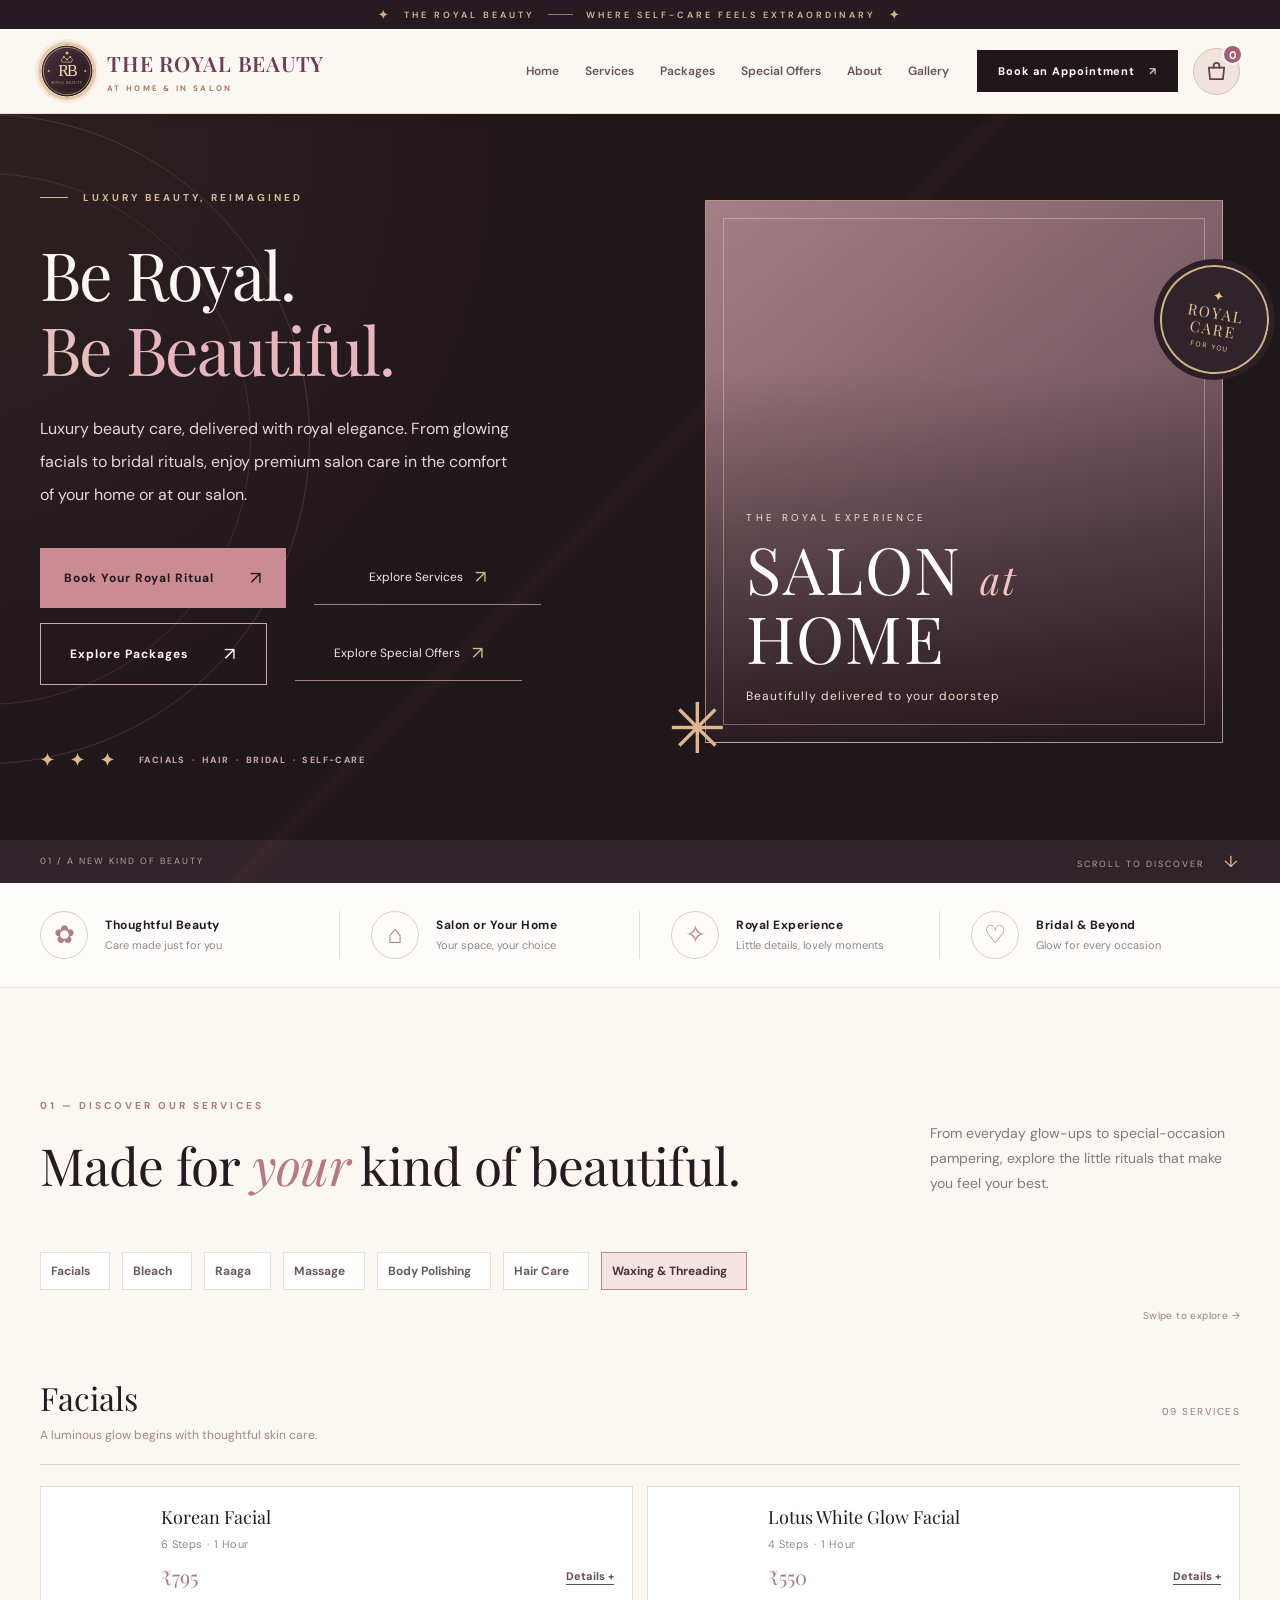
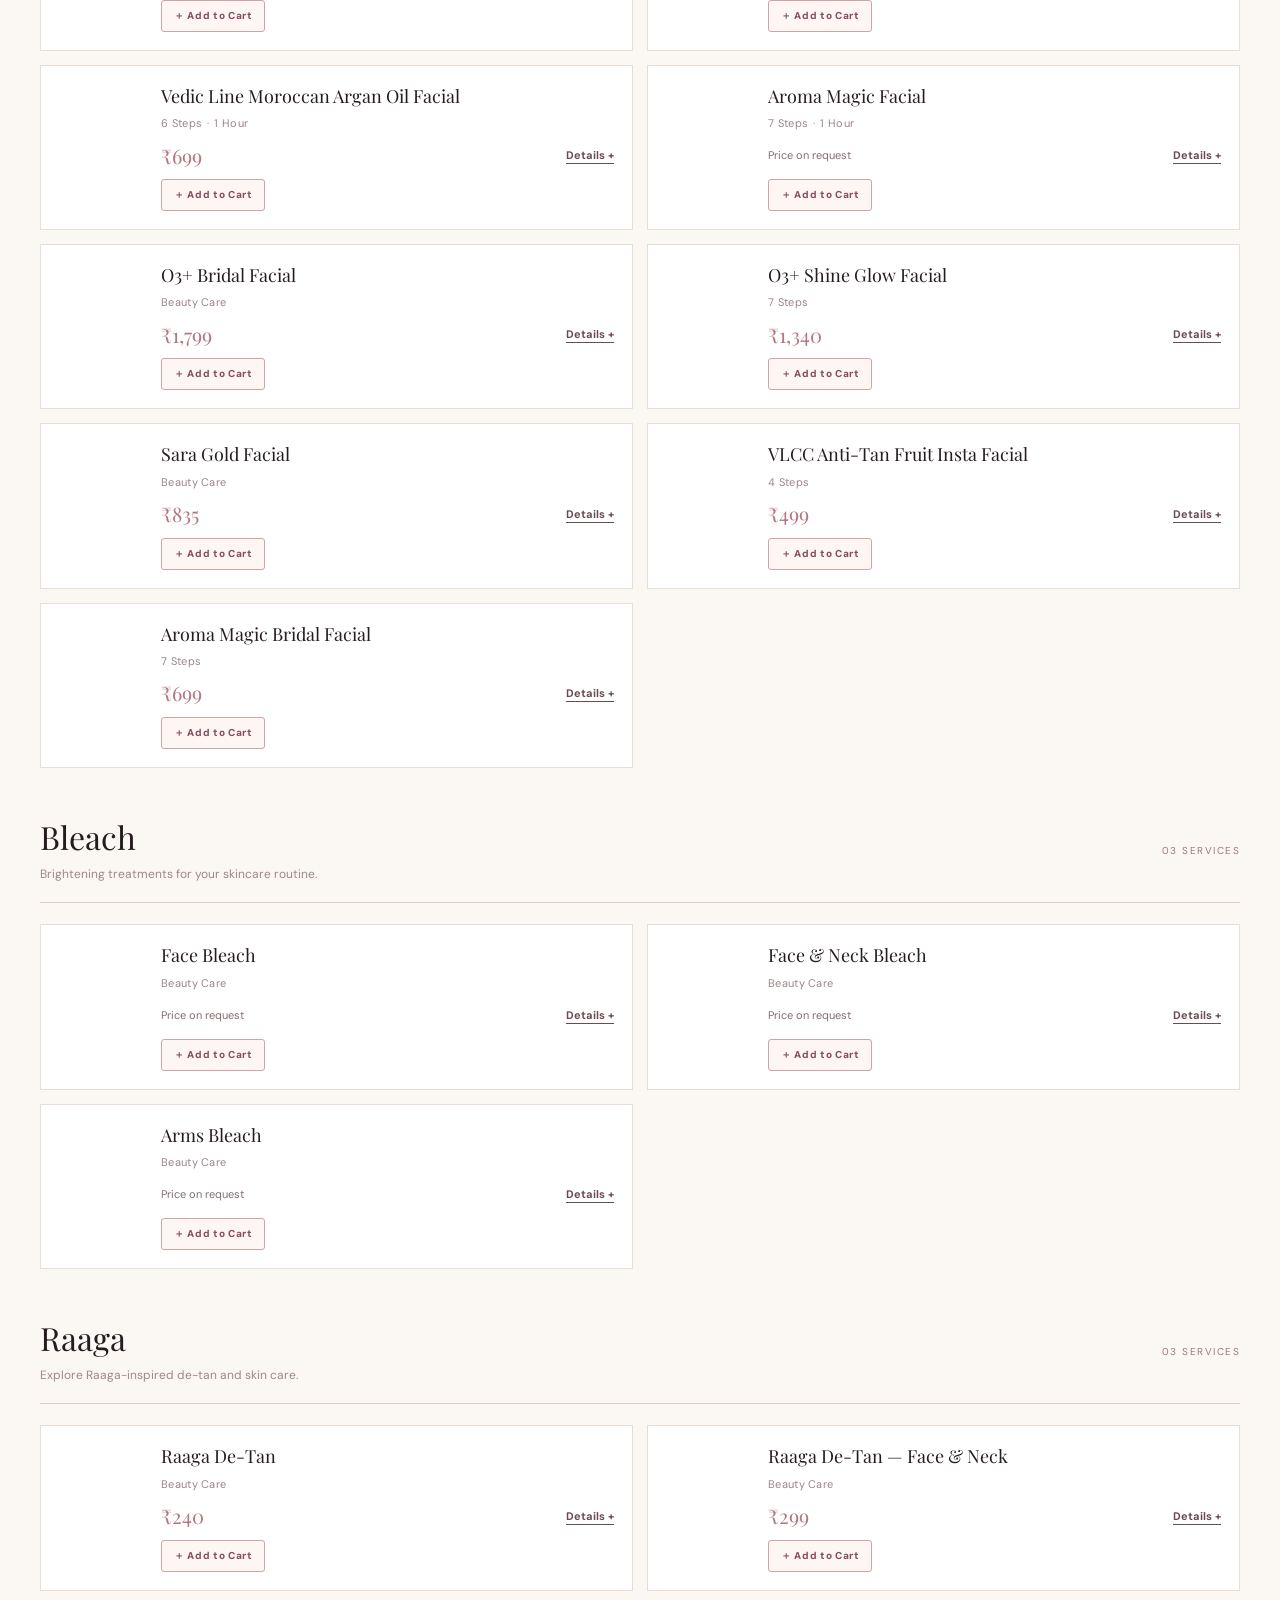
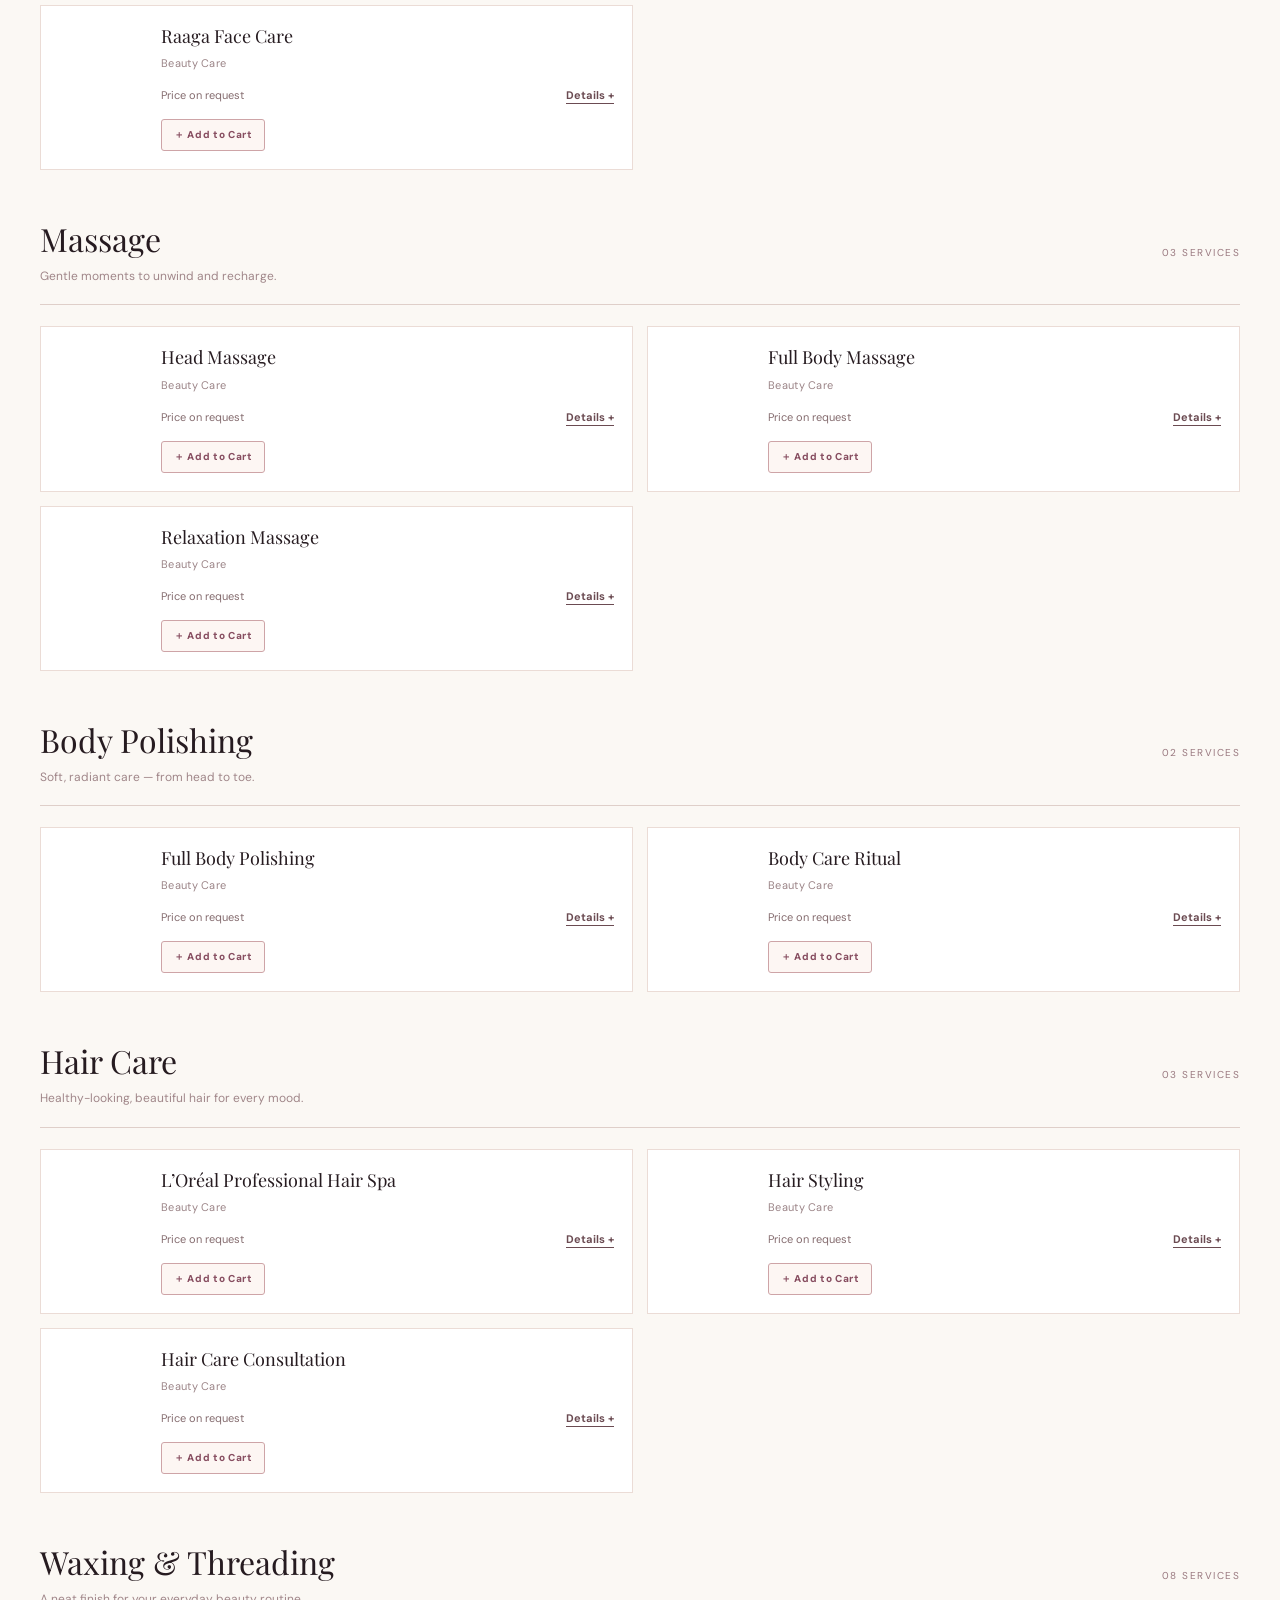
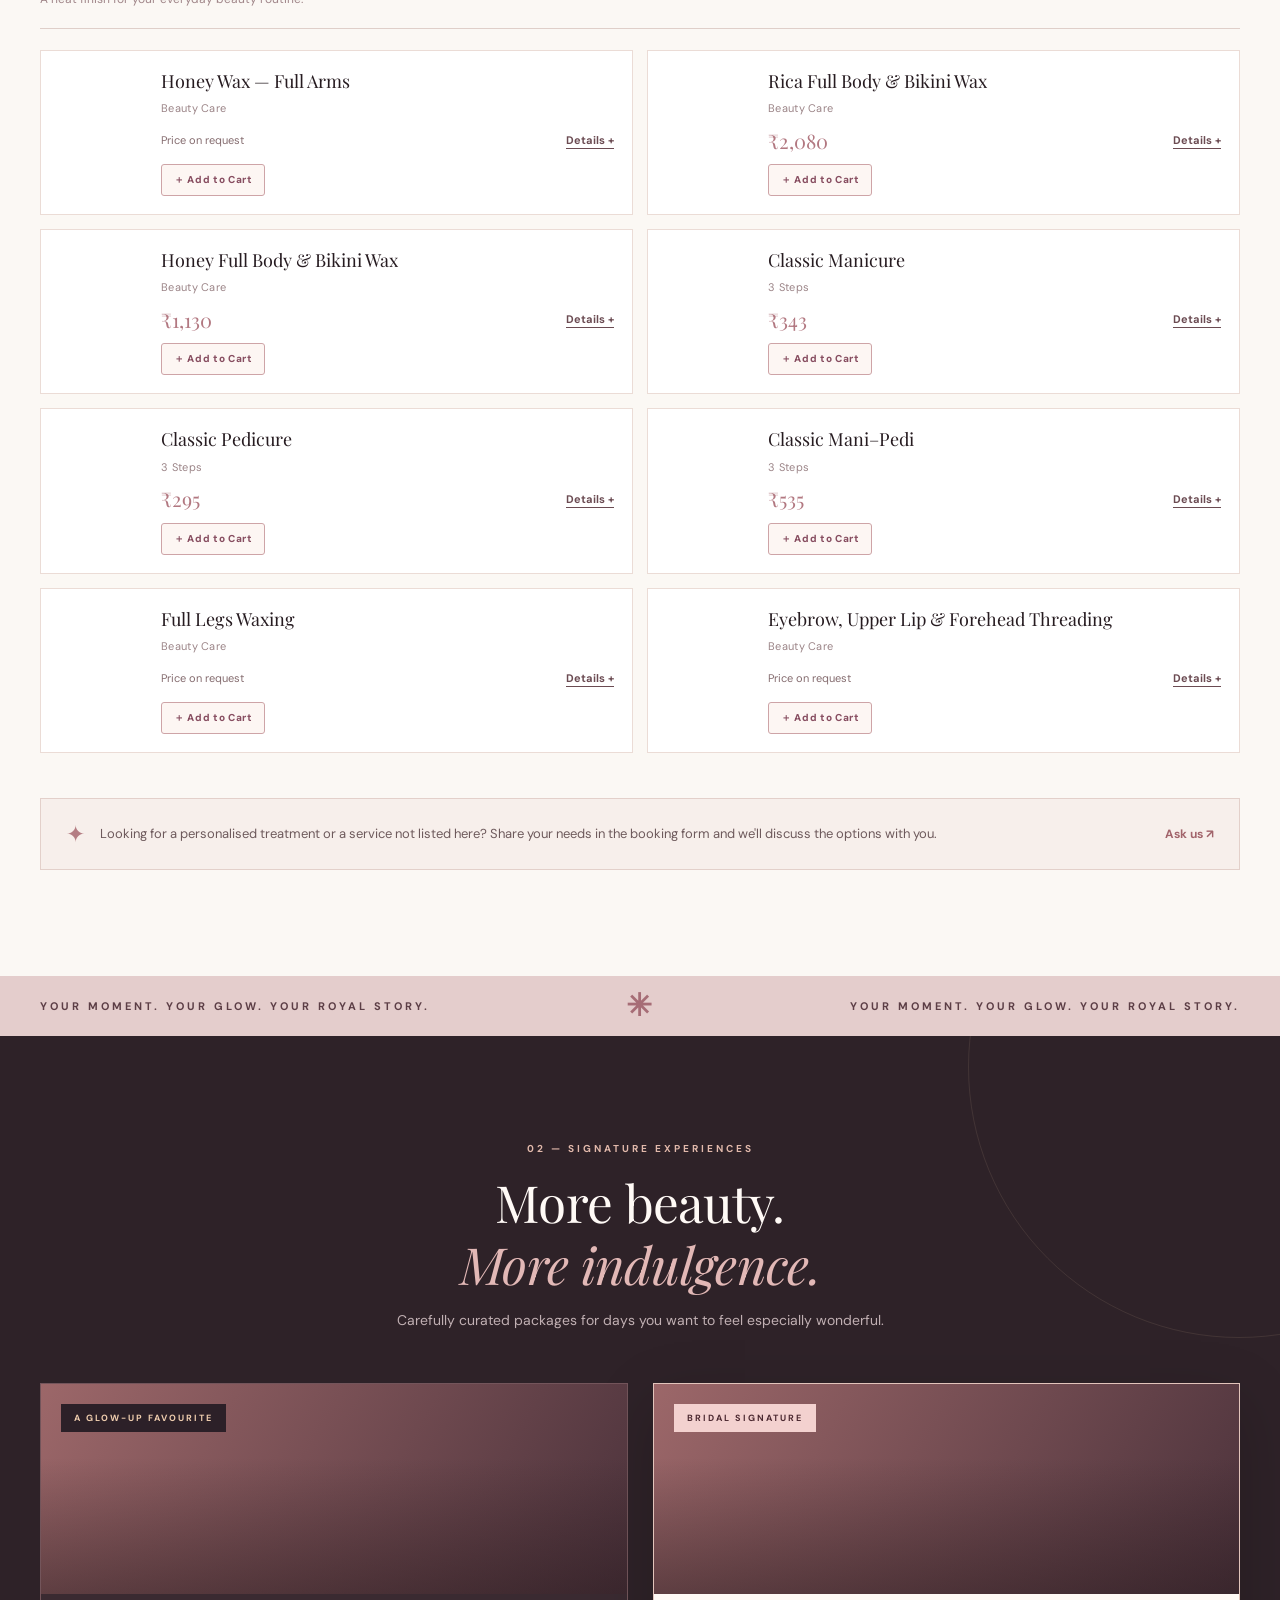
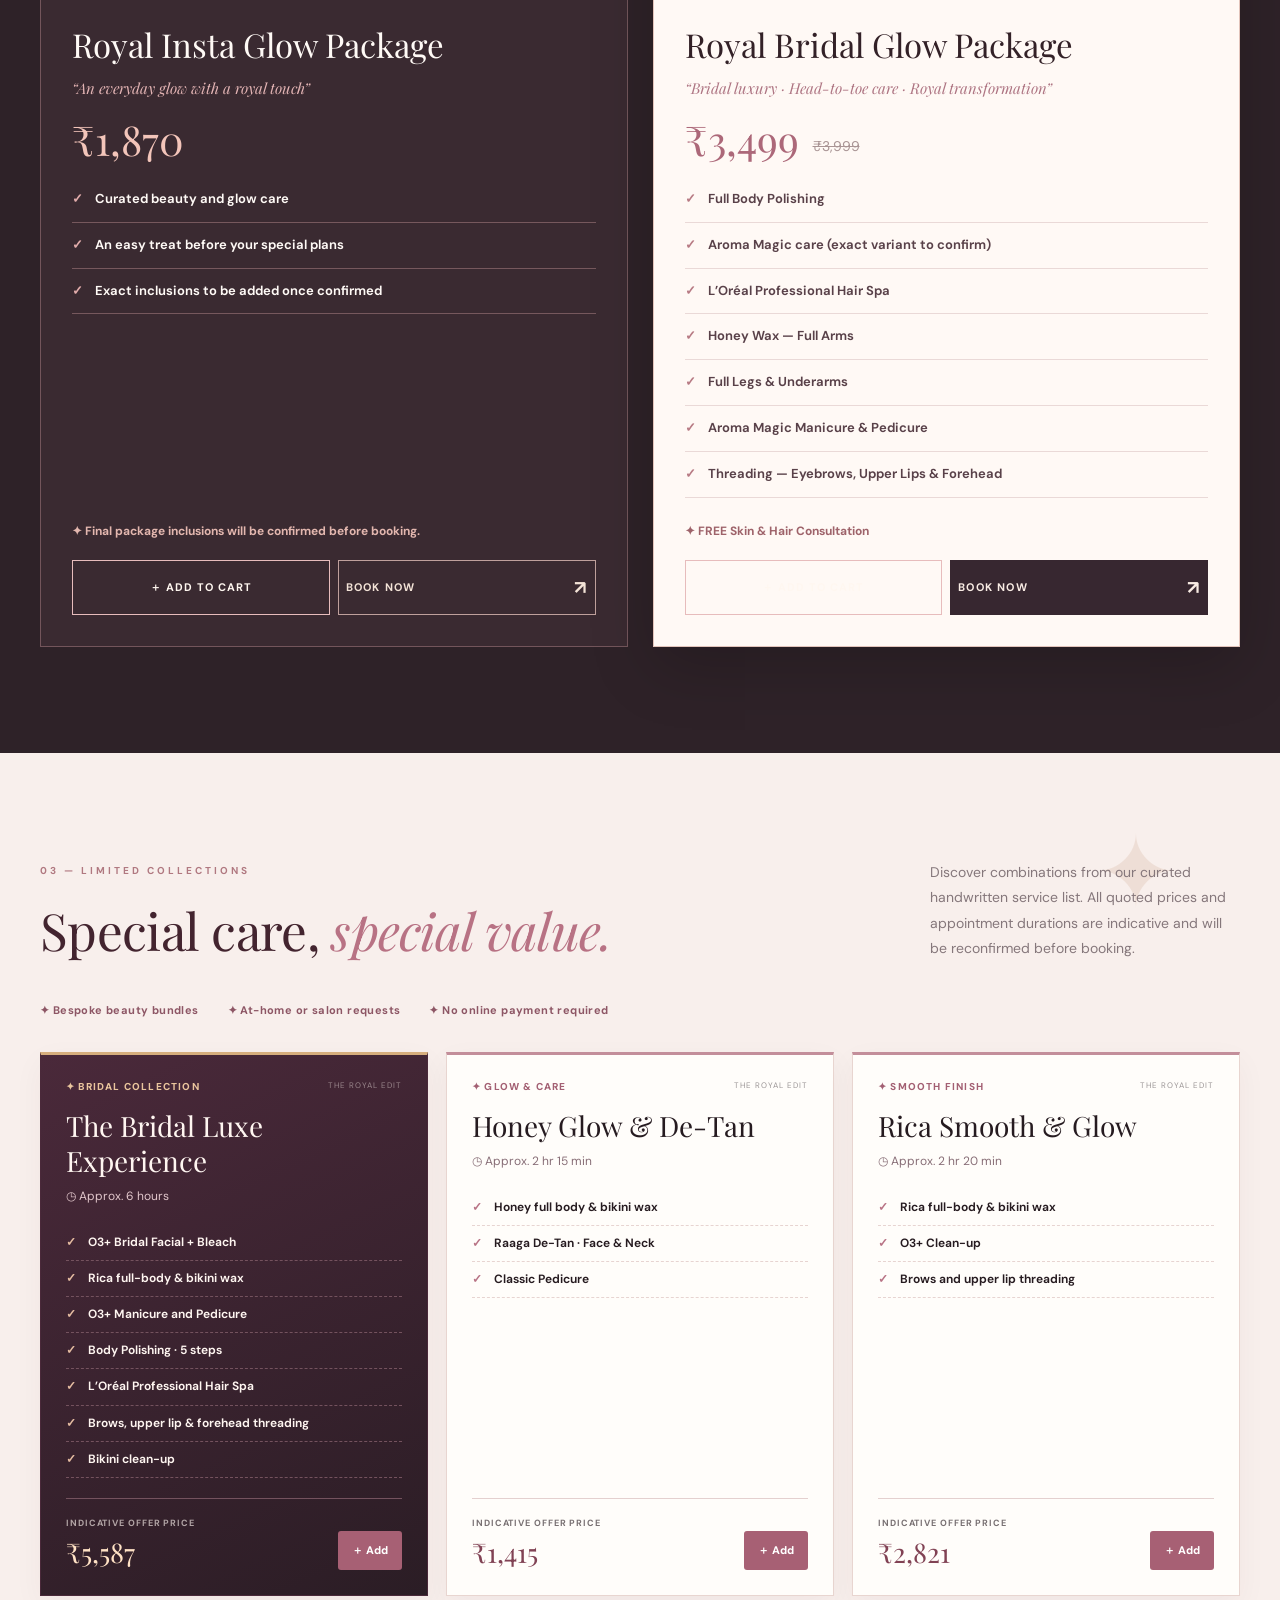
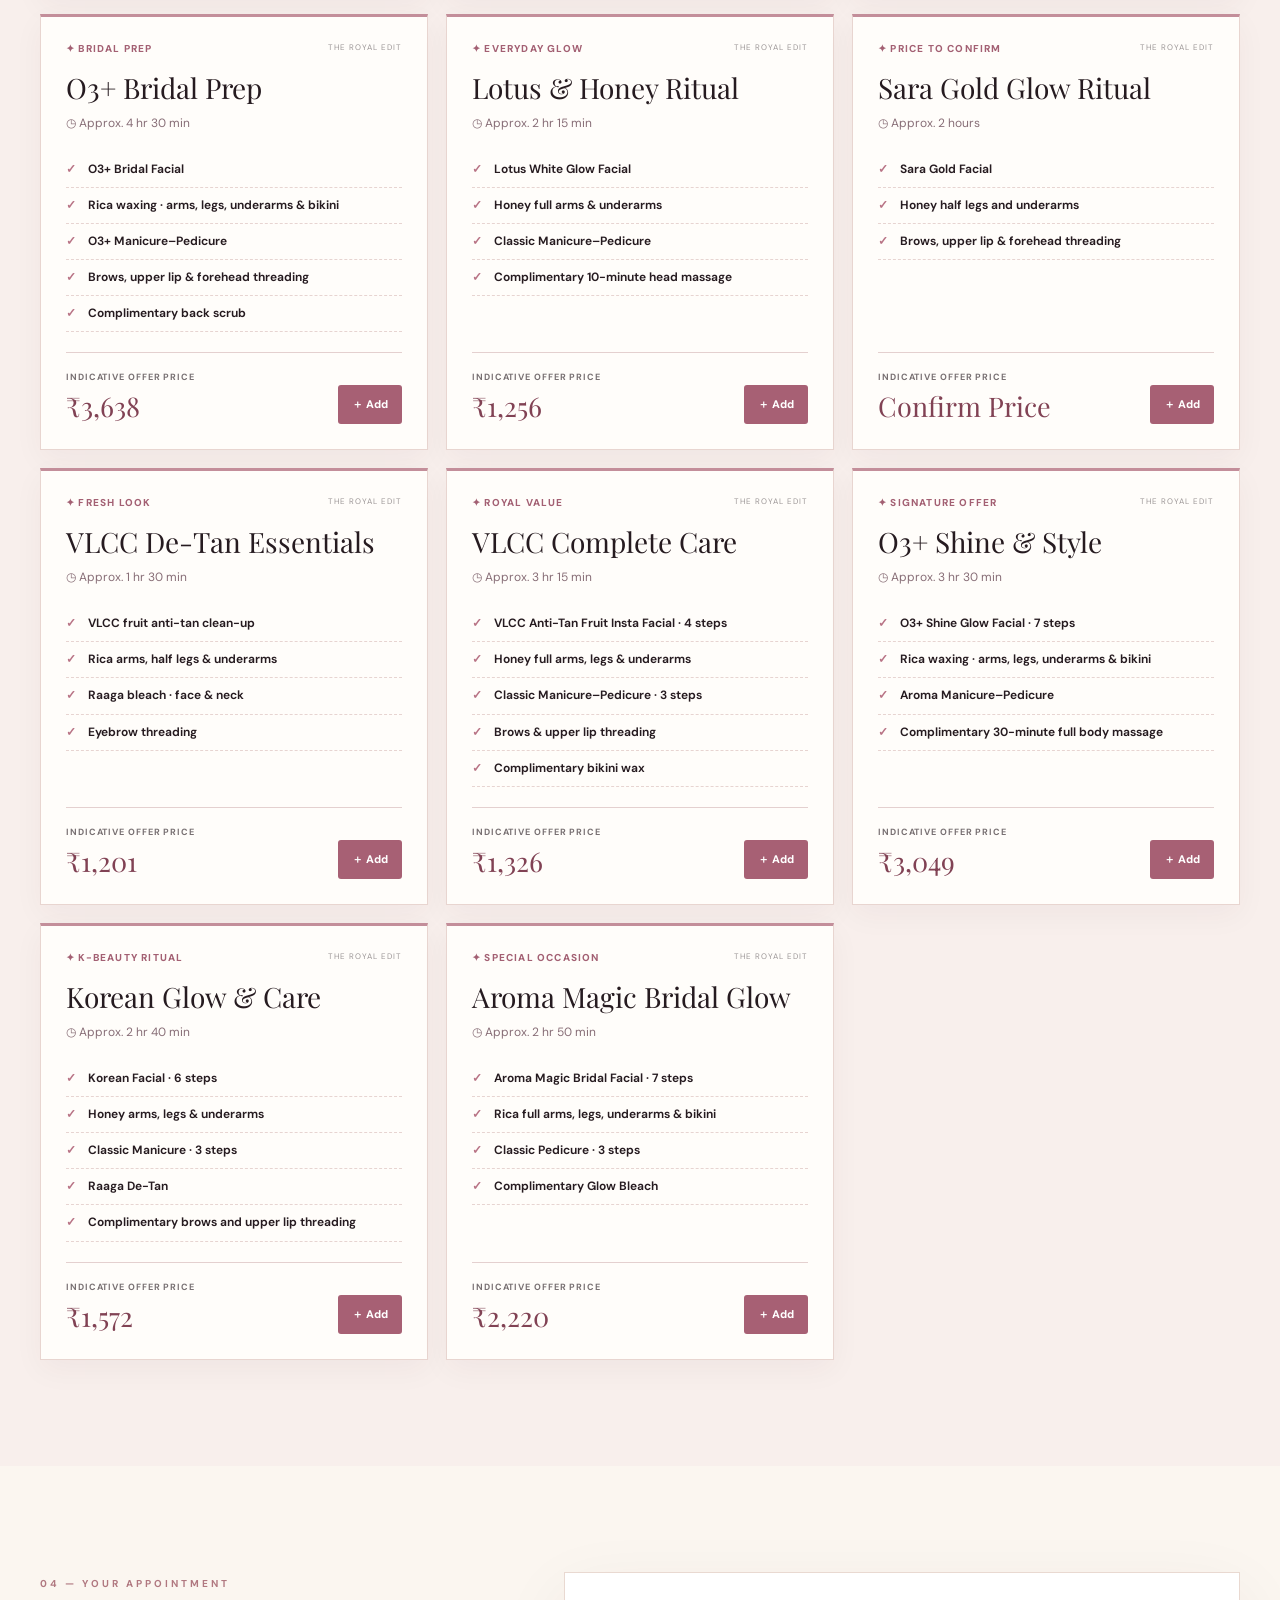
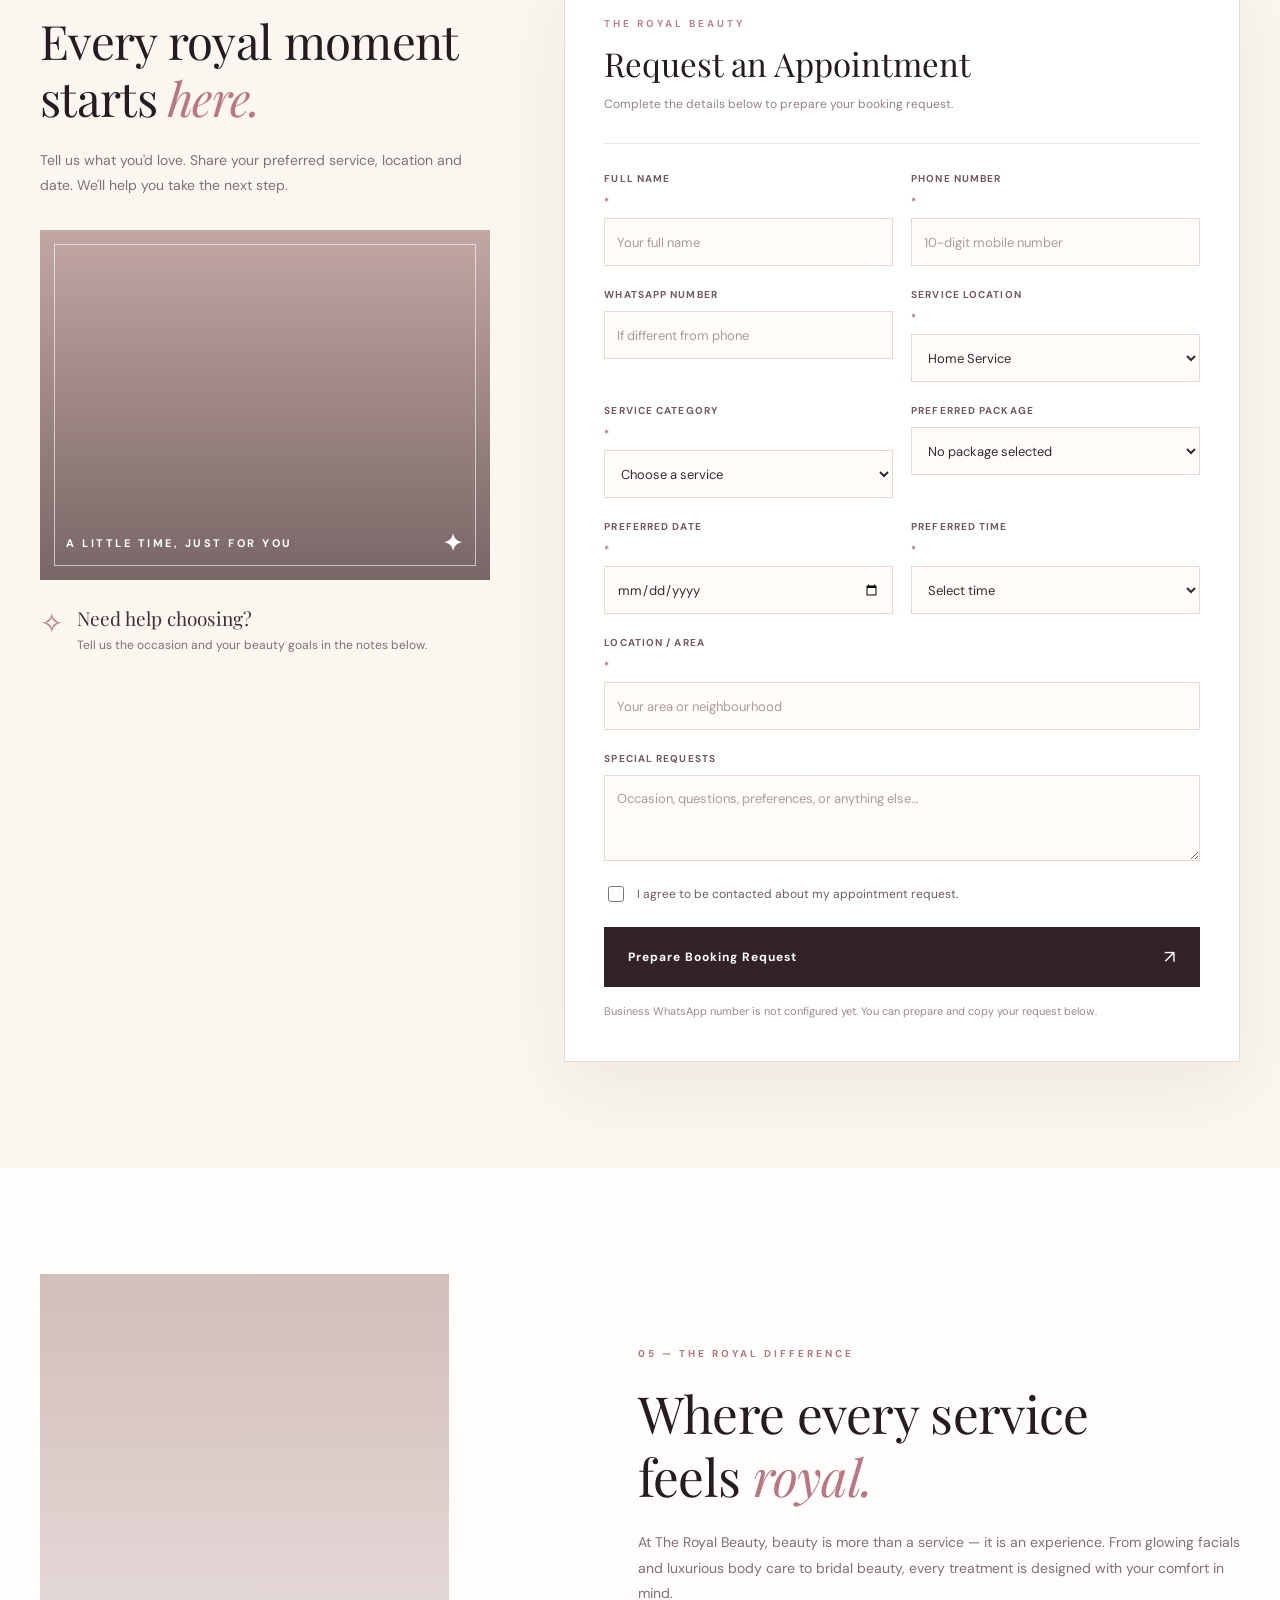
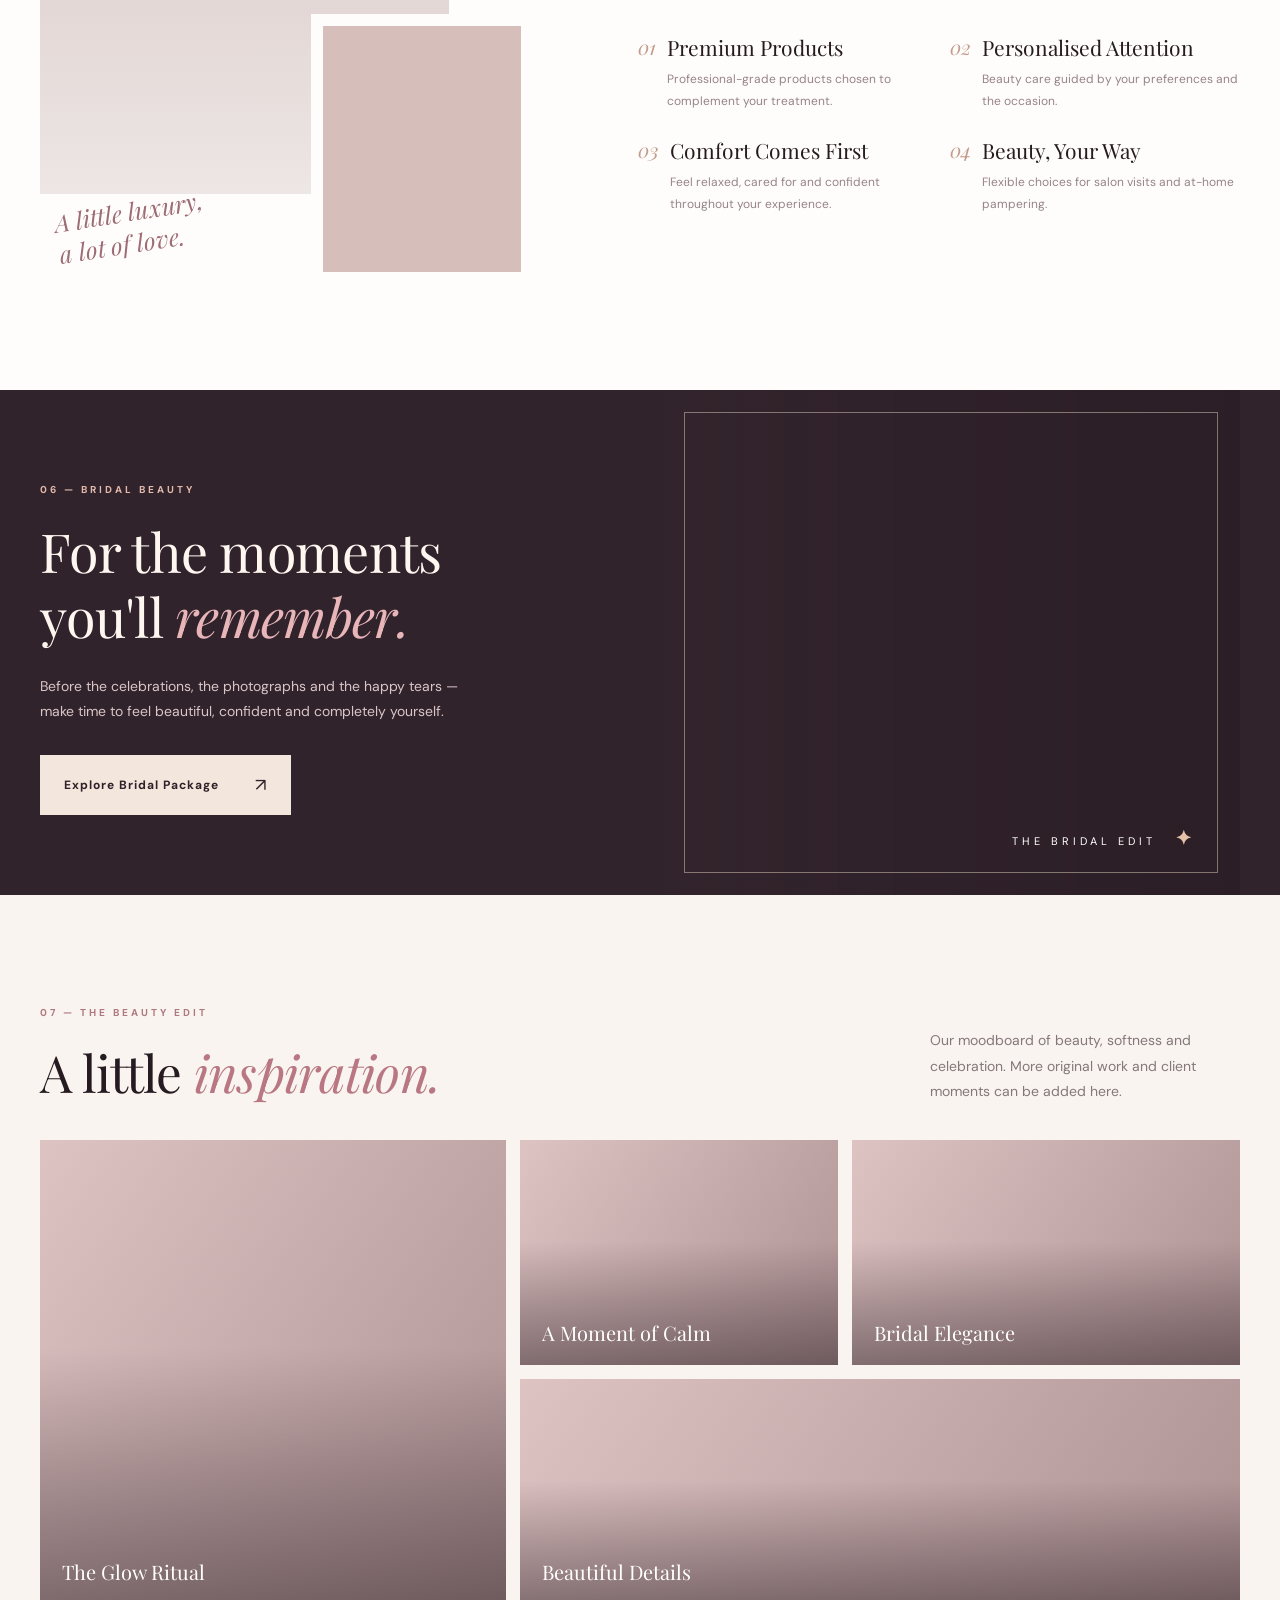
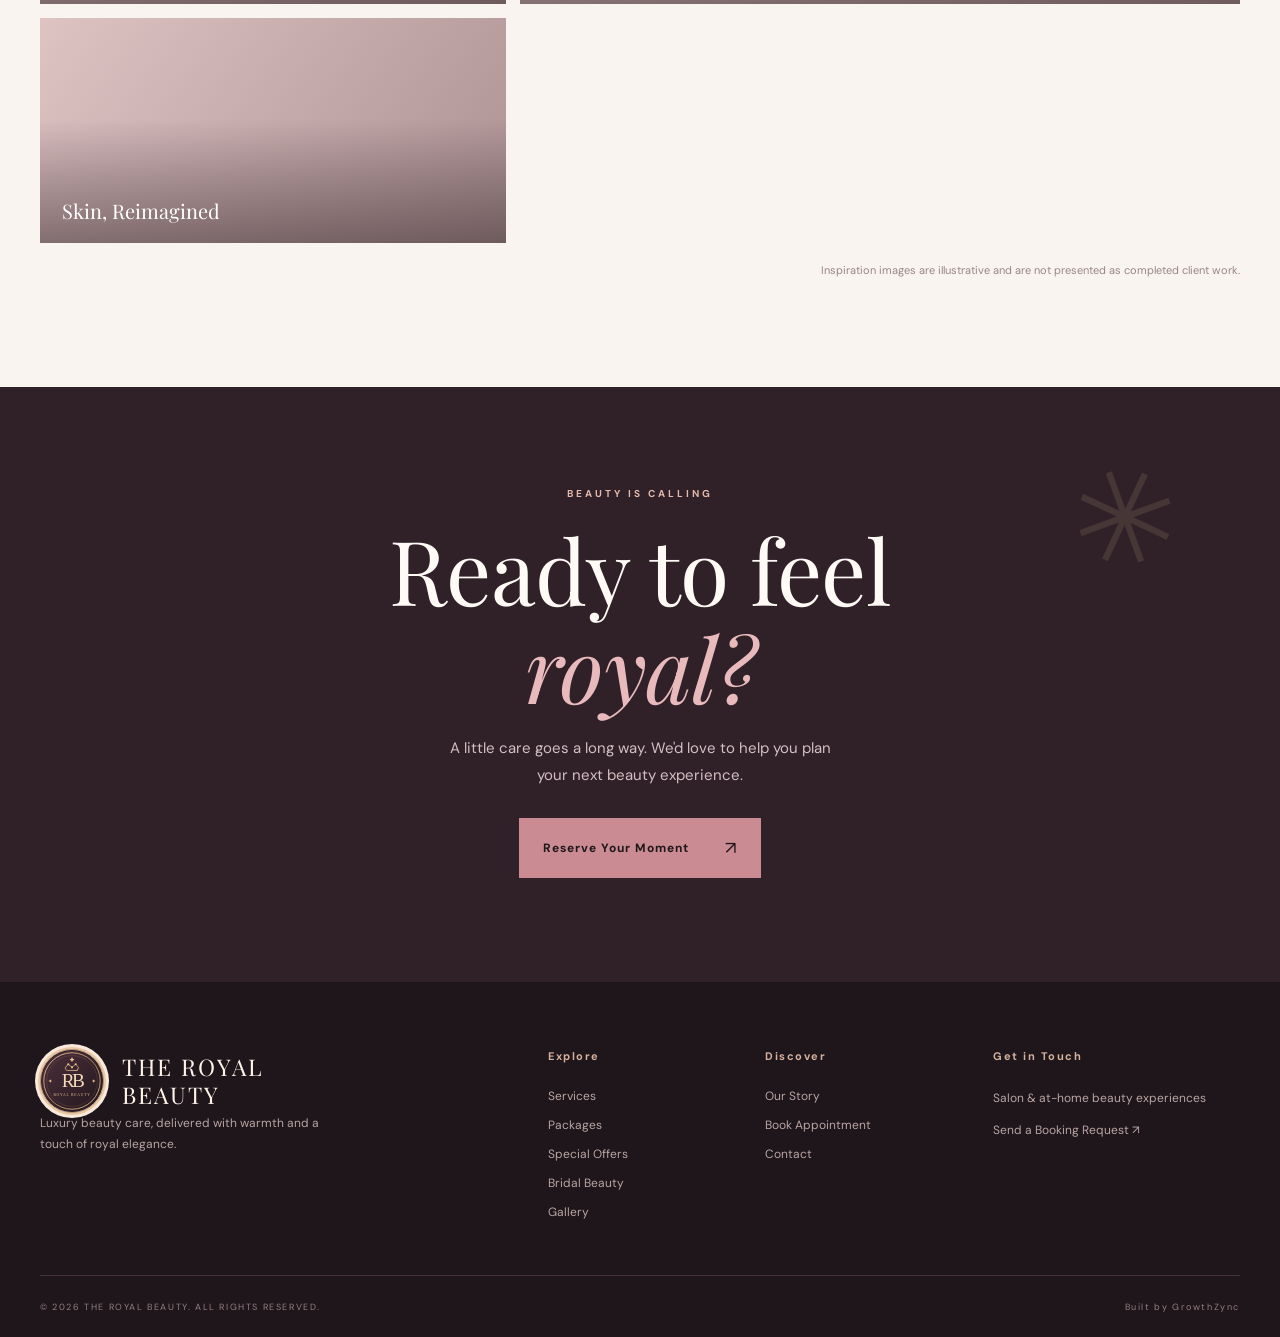
==== commit 2cc97510: "Add clickable GrowthZync credit beside footer copyright" ====
--- a/index.html
+++ b/index.html
@@ -152,7 +152,7 @@
     <section class="closing-section" id="contact"><div class="content-width closing-inner"><span class="eyebrow light-eyebrow">BEAUTY IS CALLING</span><h2>Ready to feel<br /><em>royal?</em></h2><p>A little care goes a long way. We'd love to help you plan your next beauty experience.</p><a href="#booking" class="button button-rose">Reserve Your Moment <span>↗</span></a><div class="closing-star" aria-hidden="true">✳</div></div></section>
   </main>
 
-  <footer class="site-footer"><div class="content-width footer-main"><div class="footer-brand"><a href="#home" class="footer-brand-line"><img src="assets/royal-mark.svg" alt="The Royal Beauty logo" width="64" height="64" /><span>THE ROYAL<br />BEAUTY</span></a><p>Luxury beauty care, delivered with warmth and a touch of royal elegance.</p></div><div><strong>Explore</strong><a href="#services">Services</a><a href="#packages">Packages</a><a href="#offers">Special Offers</a><a href="#bridal">Bridal Beauty</a><a href="#gallery">Gallery</a></div><div><strong>Discover</strong><a href="#about">Our Story</a><a href="#booking">Book Appointment</a><a href="#contact">Contact</a></div><div><strong>Get in Touch</strong><p>Salon & at-home beauty experiences</p><a href="#booking">Send a Booking Request ↗</a></div></div><div class="content-width footer-bottom"><small>© <span id="footer-year">2026</span> THE ROYAL BEAUTY. ALL RIGHTS RESERVED.</small><small>BE BEAUTIFUL. BE ROYAL. ✦</small></div></footer>
+  <footer class="site-footer"><div class="content-width footer-main"><div class="footer-brand"><a href="#home" class="footer-brand-line"><img src="assets/royal-mark.svg" alt="The Royal Beauty logo" width="64" height="64" /><span>THE ROYAL<br />BEAUTY</span></a><p>Luxury beauty care, delivered with warmth and a touch of royal elegance.</p></div><div><strong>Explore</strong><a href="#services">Services</a><a href="#packages">Packages</a><a href="#offers">Special Offers</a><a href="#bridal">Bridal Beauty</a><a href="#gallery">Gallery</a></div><div><strong>Discover</strong><a href="#about">Our Story</a><a href="#booking">Book Appointment</a><a href="#contact">Contact</a></div><div><strong>Get in Touch</strong><p>Salon & at-home beauty experiences</p><a href="#booking">Send a Booking Request ↗</a></div></div><div class="content-width footer-bottom"><small>© <span id="footer-year">2026</span> THE ROYAL BEAUTY. ALL RIGHTS RESERVED.</small><small class="developer-credit">Built by <a href="https://growthzync.in" target="_blank" rel="noopener noreferrer" aria-label="Visit GrowthZync website">GrowthZync</a></small></div></footer>
 
   <div class="mobile-quickbar" aria-label="Quick appointment links"><button type="button" class="quick-cart cart-trigger" id="quick-cart" aria-label="View cart"><svg viewBox="0 0 24 24" aria-hidden="true" fill="none" stroke="currentColor" stroke-width="1.6"><path d="M4 8h16l-1.3 12H5.3L4 8Z"/><path d="M9 9V6a3 3 0 0 1 6 0v3"/></svg><span>MY CART <b data-cart-count>0</b></span></button><a href="#booking" id="quick-whatsapp"><svg viewBox="0 0 24 24" aria-hidden="true" fill="none" stroke="currentColor" stroke-width="1.7"><path d="M12 2.8A9.3 9.3 0 0 0 4.1 17l-1.2 4.1 4.4-1.1A9.3 9.3 0 1 0 12 2.8Z"/><path d="M8.7 8.2c-.6 0-1 1-1 1.6 0 2 2.7 5.1 5.4 6.2 1.7.7 2.7-.3 2.8-1l-2.3-1.2-1 1s-1.4-.7-2.3-1.8c-.9-1.1-1.1-1.9-1.1-1.9l1-1.1-.8-1.9Z"/></svg><span>WHATSAPP</span></a><a class="active" href="#booking"><svg viewBox="0 0 24 24" aria-hidden="true" fill="none" stroke="currentColor" stroke-width="1.6"><rect x="3.5" y="5.5" width="17" height="15" rx="2"/><path d="M7 3v5m10-5v5M3.5 10.5h17m-12 5h7"/></svg><span>BOOK</span></a></div>
   <div class="cart-backdrop" id="cart-backdrop" hidden></div>
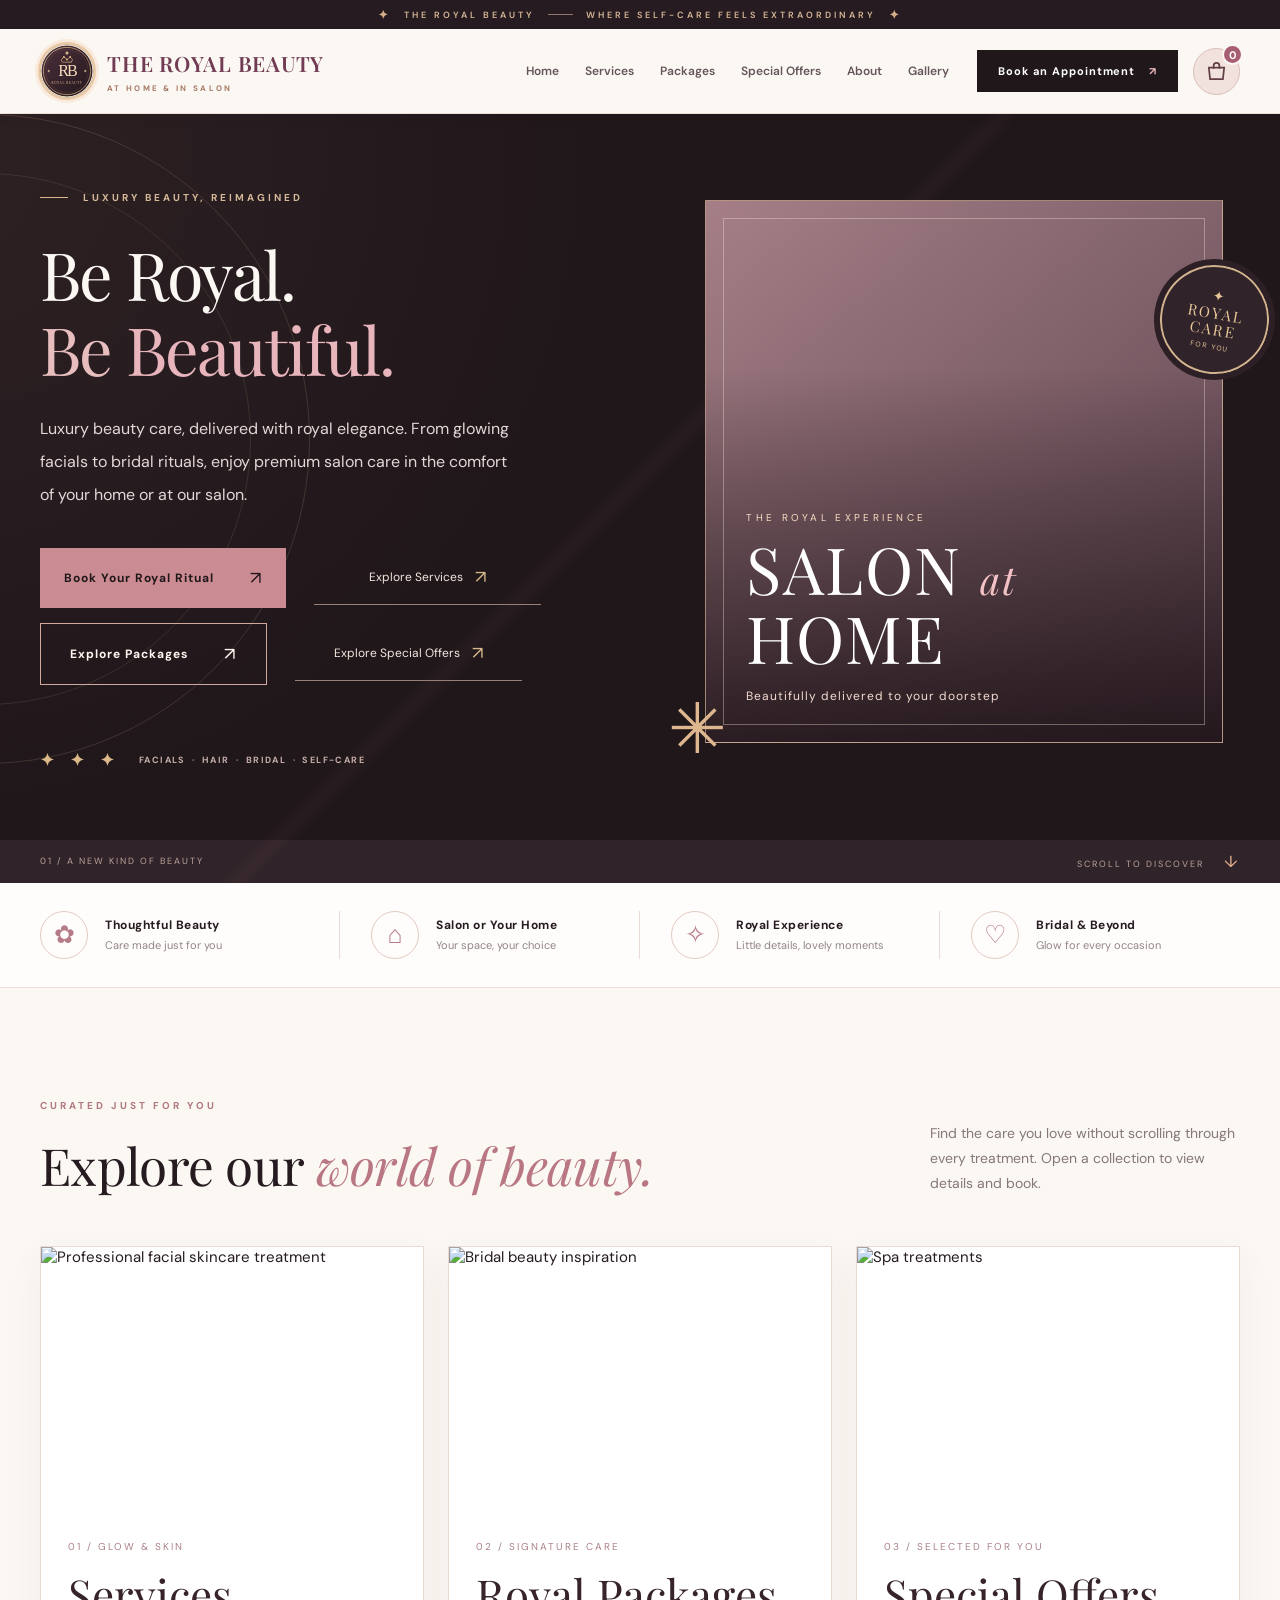
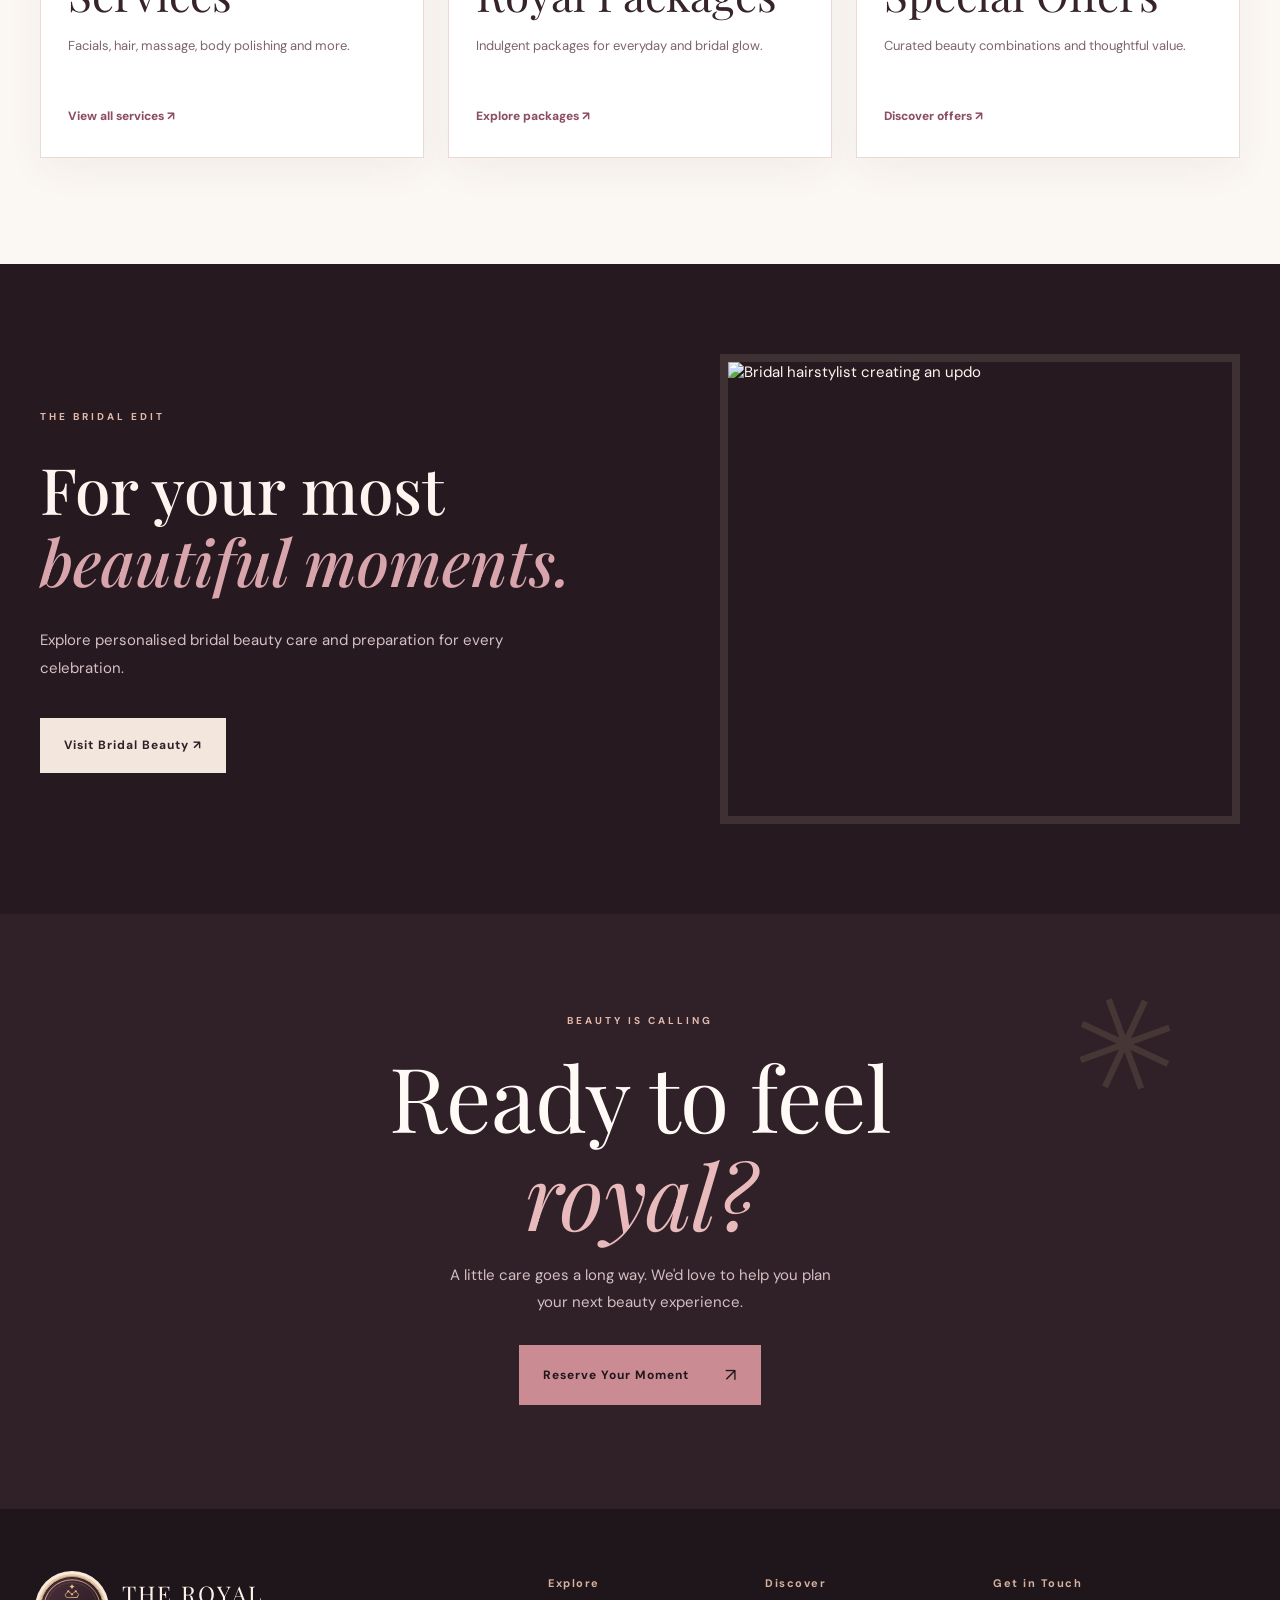
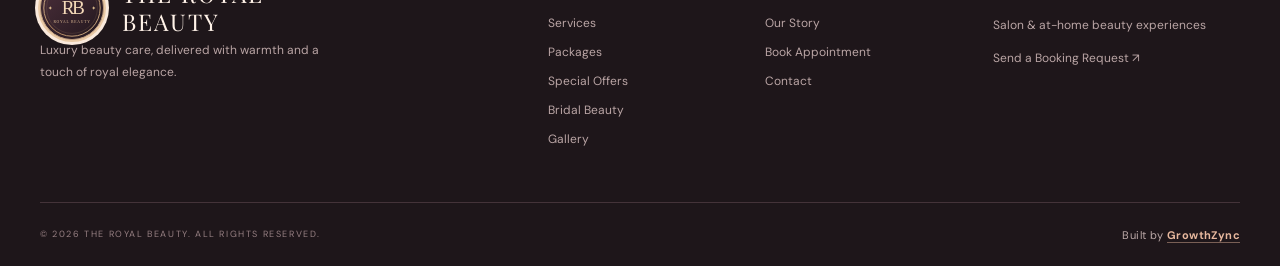
==== commit 90359f1e: "Build multi-page Royal Beauty site with dedicated services and distinct treatment photos" ====
--- a/index.html
+++ b/index.html
@@ -14,44 +14,43 @@
   <link rel="preconnect" href="https://fonts.gstatic.com" crossorigin />
   <link rel="preconnect" href="https://images.unsplash.com" />
   <link href="https://fonts.googleapis.com/css2?family=DM+Sans:wght@400;500;600;700&family=Manrope:wght@400;500;600;700;800&family=Playfair+Display:ital,wght@0,400;0,500;0,600;1,400;1,500&display=swap" rel="stylesheet" />
-  <link rel="stylesheet" href="styles.css" />
+  <link rel="stylesheet" href="styles.css" /><link rel="stylesheet" href="multipage.css" />
   <script src="config.js" defer></script>
   <script src="script.js" defer></script>
 </head>
-<body>
+<body data-page="home">
   <a class="skip-link" href="#main">Skip to content</a>
   <div class="announcement"><span class="announcement-star">✦</span> THE ROYAL BEAUTY <span class="announcement-divider"></span> <span>WHERE SELF-CARE FEELS EXTRAORDINARY</span> <span class="announcement-star">✦</span></div>
   <header class="site-header" id="site-header">
     <div class="header-shell content-width">
-      <a class="brand" href="#home" aria-label="The Royal Beauty home">
+      <a class="brand" href="index.html" aria-label="The Royal Beauty home">
         <img src="assets/royal-mark.svg" width="62" height="62" alt="Royal Beauty circular monogram" />
         <span class="brand-wordmark"><strong>THE ROYAL BEAUTY</strong><small>AT HOME & IN SALON</small></span>
       </a>
       <nav class="desktop-nav" aria-label="Main navigation">
-        <a href="#home">Home</a>
-        <a href="#services">Services</a>
-        <a href="#packages">Packages</a><a href="#offers">Special Offers</a>
-        <a href="#about">About</a>
-        <a href="#gallery">Gallery</a>
+        <a href="index.html">Home</a>
+        <a href="services.html">Services</a>
+        <a href="packages.html">Packages</a><a href="offers.html">Special Offers</a>
+        <a href="about.html">About</a>
+        <a href="gallery.html">Gallery</a>
       </nav>
-      <a class="header-book" href="#booking">Book an Appointment <span aria-hidden="true">↗</span></a>
+      <a class="header-book" href="booking.html">Book an Appointment <span aria-hidden="true">↗</span></a>
       <button class="header-cart cart-trigger" id="header-cart" type="button" aria-label="Open enquiry cart"><svg viewBox="0 0 24 24" fill="none" stroke="currentColor" stroke-width="1.8" aria-hidden="true"><path d="M4 8h16l-1.3 12H5.3L4 8Z"/><path d="M9 9V6a3 3 0 0 1 6 0v3"/></svg><span class="cart-count" data-cart-count>0</span></button>
       <button class="menu-toggle" id="menu-toggle" type="button" aria-label="Open navigation" aria-expanded="false" aria-controls="mobile-menu"><span></span><span></span><span></span></button>
     </div>
     <nav id="mobile-menu" class="mobile-menu" aria-label="Mobile navigation" hidden>
-      <a href="#home"><span>⌂</span> Home</a>
-      <a href="#services"><span>✿</span> Services</a>
-      <a href="#packages"><span>♕</span> Packages</a><a href="#offers"><span>✧</span> Special Offers</a>
-      <a href="#booking"><span>▤</span> Book Appointment</a>
-      <a href="#about"><span>✧</span> About Us</a>
-      <a href="#bridal"><span>♡</span> Bridal</a>
-      <a href="#gallery"><span>▦</span> Gallery</a>
-      <a href="#contact"><span>✉</span> Contact</a>
+      <a href="index.html"><span>⌂</span> Home</a>
+      <a href="services.html"><span>✿</span> Services</a>
+      <a href="packages.html"><span>♕</span> Packages</a><a href="offers.html"><span>✧</span> Special Offers</a>
+      <a href="booking.html"><span>▤</span> Book Appointment</a>
+      <a href="about.html"><span>✧</span> About Us</a>
+      <a href="bridal.html"><span>♡</span> Bridal</a>
+      <a href="gallery.html"><span>▦</span> Gallery</a>
+      <a href="booking.html"><span>✉</span> Contact</a>
     </nav>
   </header>
 
-  <main id="main">
-    <section class="hero" id="home" aria-labelledby="hero-heading">
+<main id="main"><section class="hero" id="home" aria-labelledby="hero-heading">
       <div class="hero-orbit" aria-hidden="true"></div>
       <div class="content-width hero-grid">
         <div class="hero-copy">
@@ -59,10 +58,10 @@
           <h1 id="hero-heading">Be Royal.<br /><em>Be <span>Beautiful.</span></em></h1>
           <p class="hero-subtitle">Luxury beauty care, delivered with royal elegance. From glowing facials to bridal rituals, enjoy premium salon care in the comfort of your home or at our salon.</p>
           <div class="hero-actions">
-            <a class="button button-rose" href="#booking">Book Your Royal Ritual <span>↗</span></a>
-            <a class="text-link" href="#services">Explore Services <span>↗</span></a>
-            <a class="button button-outline" href="#packages">Explore Packages <span>↗</span></a>
-            <a class="text-link" href="#offers">Explore Special Offers <span>↗</span></a>
+            <a class="button button-rose" href="booking.html">Book Your Royal Ritual <span>↗</span></a>
+            <a class="text-link" href="services.html">Explore Services <span>↗</span></a>
+            <a class="button button-outline" href="packages.html">Explore Packages <span>↗</span></a>
+            <a class="text-link" href="offers.html">Explore Special Offers <span>↗</span></a>
           </div>
           <div class="hero-proof"><span class="proof-stars">✦ ✦ ✦</span><span>FACIALS <b>·</b> HAIR <b>·</b> BRIDAL <b>·</b> SELF-CARE</span></div>
         </div>
@@ -76,7 +75,7 @@
           <span class="corner-bloom" aria-hidden="true">✳</span>
         </div>
       </div>
-      <div class="hero-bottom"><span>01 / A NEW KIND OF BEAUTY</span><a href="#services">SCROLL TO DISCOVER <span>↓</span></a></div>
+      <div class="hero-bottom"><span>01 / A NEW KIND OF BEAUTY</span><a href="services.html">SCROLL TO DISCOVER <span>↓</span></a></div>
     </section>
 
     <section class="promise-bar" aria-label="Our highlights"><div class="content-width promise-grid">
@@ -86,75 +85,14 @@
       <div class="promise"><span class="promise-icon">♡</span><div><strong>Bridal & Beyond</strong><small>Glow for every occasion</small></div></div>
     </div></section>
 
-    <section class="section services-section" id="services">
-      <div class="content-width">
-        <div class="section-head services-head">
-          <div><span class="eyebrow dark-eyebrow">01 — DISCOVER OUR SERVICES</span><h2>Made for <em>your</em> kind of beautiful.</h2></div>
-          <p>From everyday glow-ups to special-occasion pampering, explore the little rituals that make you feel your best.</p>
-        </div>
-        <div class="service-nav-wrap"><div class="service-nav" id="service-nav" aria-label="Scroll to service categories"></div><span class="scroll-tip">Swipe to explore →</span></div>
-        <div id="service-sections" class="service-sections"></div>
-        <div class="service-note"><span>✦</span><p>Looking for a personalised treatment or a service not listed here? Share your needs in the booking form and we'll discuss the options with you.</p><a href="#booking">Ask us <span>↗</span></a></div>
-      </div>
-    </section>
+    <section class="section home-collections"><div class="content-width"><div class="section-head services-head"><div><span class="eyebrow dark-eyebrow">CURATED JUST FOR YOU</span><h2>Explore our <em>world of beauty.</em></h2></div><p>Find the care you love without scrolling through every treatment. Open a collection to view details and book.</p></div><div class="home-discovery-grid">
+<article class="discovery-card"><img src="https://images.unsplash.com/photo-1570172619644-dfd03ed5d881?auto=format&fit=crop&w=850&q=82" alt="Professional facial skincare treatment" loading="lazy"><div><small>01 / GLOW & SKIN</small><h3>Services</h3><p>Facials, hair, massage, body polishing and more.</p><a href="services.html">View all services ↗</a></div></article>
+<article class="discovery-card"><img src="https://images.unsplash.com/photo-1522335789203-aabd1fc54bc9?auto=format&fit=crop&w=850&q=82" alt="Bridal beauty inspiration" loading="lazy"><div><small>02 / SIGNATURE CARE</small><h3>Royal Packages</h3><p>Indulgent packages for everyday and bridal glow.</p><a href="packages.html">Explore packages ↗</a></div></article>
+<article class="discovery-card"><img src="https://images.unsplash.com/photo-1540555700478-4be289fbecef?auto=format&fit=crop&w=850&q=82" alt="Spa treatments" loading="lazy"><div><small>03 / SELECTED FOR YOU</small><h3>Special Offers</h3><p>Curated beauty combinations and thoughtful value.</p><a href="offers.html">Discover offers ↗</a></div></article>
+</div></div></section><section class="home-bridal-teaser"><div class="content-width home-bridal-grid"><div><span class="eyebrow light-eyebrow">THE BRIDAL EDIT</span><h2>For your most <em>beautiful moments.</em></h2><p>Explore personalised bridal beauty care and preparation for every celebration.</p><a class="button button-cream" href="bridal.html">Visit Bridal Beauty ↗</a></div><img src="https://images.unsplash.com/photo-1774660810725-fb04e002003d?auto=format&fit=crop&w=1000&q=82" alt="Bridal hairstylist creating an updo" loading="lazy"></div></section><section class="closing-section" id="contact"><div class="content-width closing-inner"><span class="eyebrow light-eyebrow">BEAUTY IS CALLING</span><h2>Ready to feel<br /><em>royal?</em></h2><p>A little care goes a long way. We'd love to help you plan your next beauty experience.</p><a href="booking.html" class="button button-rose">Reserve Your Moment <span>↗</span></a><div class="closing-star" aria-hidden="true">✳</div></div></section>
+</main>  <footer class="site-footer"><div class="content-width footer-main"><div class="footer-brand"><a href="index.html" class="footer-brand-line"><img src="assets/royal-mark.svg" alt="The Royal Beauty logo" width="64" height="64" /><span>THE ROYAL<br />BEAUTY</span></a><p>Luxury beauty care, delivered with warmth and a touch of royal elegance.</p></div><div><strong>Explore</strong><a href="services.html">Services</a><a href="packages.html">Packages</a><a href="offers.html">Special Offers</a><a href="bridal.html">Bridal Beauty</a><a href="gallery.html">Gallery</a></div><div><strong>Discover</strong><a href="about.html">Our Story</a><a href="booking.html">Book Appointment</a><a href="booking.html">Contact</a></div><div><strong>Get in Touch</strong><p>Salon & at-home beauty experiences</p><a href="booking.html">Send a Booking Request ↗</a></div></div><div class="content-width footer-bottom"><small>© <span id="footer-year">2026</span> THE ROYAL BEAUTY. ALL RIGHTS RESERVED.</small><small class="developer-credit">Built by <a href="https://growthzync.in" target="_blank" rel="noopener noreferrer" aria-label="Visit GrowthZync website">GrowthZync</a></small></div></footer>
 
-    <section class="editorial-stripe" aria-label="Brand promise"><div class="content-width"><span>YOUR MOMENT. YOUR GLOW. YOUR ROYAL STORY.</span><span class="ornament">✳</span><span>YOUR MOMENT. YOUR GLOW. YOUR ROYAL STORY.</span></div></section>
-
-    <section class="section packages-section" id="packages">
-      <div class="content-width">
-        <div class="section-head centered"><span class="eyebrow light-eyebrow">02 — SIGNATURE EXPERIENCES</span><h2>More beauty.<br /><em>More indulgence.</em></h2><p>Carefully curated packages for days you want to feel especially wonderful.</p></div>
-        <div class="packages-grid" id="packages-grid"></div>
-      </div>
-    </section>
-
-    <section class="section offers-section" id="offers">
-      <div class="content-width">
-        <div class="section-head offers-head"><div><span class="eyebrow dark-eyebrow">03 — LIMITED COLLECTIONS</span><h2>Special care, <em>special value.</em></h2></div><p>Discover combinations from our curated handwritten service list. All quoted prices and appointment durations are indicative and will be reconfirmed before booking.</p></div>
-        <div class="offer-highlights"><span>✦ Bespoke beauty bundles</span><span>✦ At-home or salon requests</span><span>✦ No online payment required</span></div>
-        <div class="offers-grid" id="offers-grid"></div>
-      </div>
-    </section>
-
-    <section class="section booking-section" id="booking">
-      <div class="content-width booking-layout">
-        <div class="booking-intro"><span class="eyebrow dark-eyebrow">04 — YOUR APPOINTMENT</span><h2>Every royal moment<br />starts <em>here.</em></h2><p>Tell us what you'd love. Share your preferred service, location and date. We'll help you take the next step.</p><div class="booking-art"><div class="booking-art-photo" role="img" aria-label="Luxury spa and beauty care"></div><div class="booking-art-label">A LITTLE TIME, JUST FOR YOU <span>✦</span></div></div><div class="booking-small"><span>✧</span><div><strong>Need help choosing?</strong><p>Tell us the occasion and your beauty goals in the notes below.</p></div></div></div>
-        <form class="booking-form" id="booking-form">
-          <div class="form-heading"><span class="form-kicker">THE ROYAL BEAUTY</span><h3>Request an Appointment</h3><p>Complete the details below to prepare your booking request.</p></div>
-          <div class="form-grid">
-            <label>Full Name <span>*</span><input name="fullName" type="text" autocomplete="name" placeholder="Your full name" required maxlength="80" /></label>
-            <label>Phone Number <span>*</span><input name="phone" type="tel" inputmode="tel" autocomplete="tel" placeholder="10-digit mobile number" required pattern="[0-9+() -]{10,18}" /></label>
-            <label>WhatsApp Number<input name="whatsapp" type="tel" inputmode="tel" placeholder="If different from phone" pattern="[0-9+() -]{0,18}" /></label>
-            <label>Service Location <span>*</span><select name="location" required><option value="Home Service">Home Service</option><option value="Salon Visit">Salon Visit</option></select></label>
-            <label>Service Category <span>*</span><select name="service" id="booking-service" required></select></label>
-            <label>Preferred Package <select name="package" id="booking-package"></select></label>
-            <label>Preferred Date <span>*</span><input name="date" id="booking-date" type="date" required /></label>
-            <label>Preferred Time <span>*</span><select name="time" required><option value="">Select time</option><option>09:00 AM – 12:00 PM</option><option>12:00 PM – 03:00 PM</option><option>03:00 PM – 06:00 PM</option><option>After 06:00 PM</option></select></label>
-            <label class="field-wide">Location / Area <span>*</span><input name="area" type="text" placeholder="Your area or neighbourhood" required maxlength="140" /></label>
-            <label class="field-wide">Special Requests<textarea name="notes" rows="3" maxlength="600" placeholder="Occasion, questions, preferences, or anything else…"></textarea></label>
-          </div>
-          <div class="booking-cart-summary" id="booking-cart-summary" hidden></div>
-          <div class="form-consent"><label class="consent-label"><input type="checkbox" name="consent" required /><span>I agree to be contacted about my appointment request.</span></label></div>
-          <button class="button button-dark form-submit" type="submit">Continue to WhatsApp <span>↗</span></button>
-          <p class="booking-disclaimer" id="booking-note">This prepares a request — your appointment is confirmed only after we respond.</p>
-          <div class="form-result" id="form-result" hidden role="status"></div>
-        </form>
-      </div>
-    </section>
-
-    <section class="section difference-section" id="about">
-      <div class="content-width difference-layout"><div class="difference-image-stack"><div class="diff-big-img" role="img" aria-label="Beautiful spa surroundings"></div><div class="diff-small-img" role="img" aria-label="Beauty tools and soft textures"></div><span class="diff-scribble">A little luxury,<br />a lot of love.</span></div><div class="difference-copy"><span class="eyebrow dark-eyebrow">05 — THE ROYAL DIFFERENCE</span><h2>Where every service<br />feels <em>royal.</em></h2><p>At The Royal Beauty, beauty is more than a service — it is an experience. From glowing facials and luxurious body care to bridal beauty, every treatment is designed with your comfort in mind.</p><div class="difference-points"><article><span>01</span><div><h3>Premium Products</h3><p>Professional-grade products chosen to complement your treatment.</p></div></article><article><span>02</span><div><h3>Personalised Attention</h3><p>Beauty care guided by your preferences and the occasion.</p></div></article><article><span>03</span><div><h3>Comfort Comes First</h3><p>Feel relaxed, cared for and confident throughout your experience.</p></div></article><article><span>04</span><div><h3>Beauty, Your Way</h3><p>Flexible choices for salon visits and at-home pampering.</p></div></article></div></div></div>
-    </section>
-
-    <section class="bridal-story" id="bridal"><div class="content-width bridal-layout"><div class="bridal-copy"><span class="eyebrow light-eyebrow">06 — BRIDAL BEAUTY</span><h2>For the moments<br />you'll <em>remember.</em></h2><p>Before the celebrations, the photographs and the happy tears — make time to feel beautiful, confident and completely yourself.</p><a class="button button-cream" href="#packages">Explore Bridal Package <span>↗</span></a></div><div class="bridal-portrait" role="img" aria-label="Elegant bridal styling inspiration"><span>THE BRIDAL EDIT <b>✦</b></span></div></div></section>
-
-    <section class="section gallery-section" id="gallery"><div class="content-width"><div class="section-head gallery-head"><div><span class="eyebrow dark-eyebrow">07 — THE BEAUTY EDIT</span><h2>A little <em>inspiration.</em></h2></div><p>Our moodboard of beauty, softness and celebration. More original work and client moments can be added here.</p></div><div class="gallery-grid" id="gallery-grid"></div><p class="gallery-caption">Inspiration images are illustrative and are not presented as completed client work.</p></div></section>
-
-    <section class="closing-section" id="contact"><div class="content-width closing-inner"><span class="eyebrow light-eyebrow">BEAUTY IS CALLING</span><h2>Ready to feel<br /><em>royal?</em></h2><p>A little care goes a long way. We'd love to help you plan your next beauty experience.</p><a href="#booking" class="button button-rose">Reserve Your Moment <span>↗</span></a><div class="closing-star" aria-hidden="true">✳</div></div></section>
-  </main>
-
-  <footer class="site-footer"><div class="content-width footer-main"><div class="footer-brand"><a href="#home" class="footer-brand-line"><img src="assets/royal-mark.svg" alt="The Royal Beauty logo" width="64" height="64" /><span>THE ROYAL<br />BEAUTY</span></a><p>Luxury beauty care, delivered with warmth and a touch of royal elegance.</p></div><div><strong>Explore</strong><a href="#services">Services</a><a href="#packages">Packages</a><a href="#offers">Special Offers</a><a href="#bridal">Bridal Beauty</a><a href="#gallery">Gallery</a></div><div><strong>Discover</strong><a href="#about">Our Story</a><a href="#booking">Book Appointment</a><a href="#contact">Contact</a></div><div><strong>Get in Touch</strong><p>Salon & at-home beauty experiences</p><a href="#booking">Send a Booking Request ↗</a></div></div><div class="content-width footer-bottom"><small>© <span id="footer-year">2026</span> THE ROYAL BEAUTY. ALL RIGHTS RESERVED.</small><small class="developer-credit">Built by <a href="https://growthzync.in" target="_blank" rel="noopener noreferrer" aria-label="Visit GrowthZync website">GrowthZync</a></small></div></footer>
-
-  <div class="mobile-quickbar" aria-label="Quick appointment links"><button type="button" class="quick-cart cart-trigger" id="quick-cart" aria-label="View cart"><svg viewBox="0 0 24 24" aria-hidden="true" fill="none" stroke="currentColor" stroke-width="1.6"><path d="M4 8h16l-1.3 12H5.3L4 8Z"/><path d="M9 9V6a3 3 0 0 1 6 0v3"/></svg><span>MY CART <b data-cart-count>0</b></span></button><a href="#booking" id="quick-whatsapp"><svg viewBox="0 0 24 24" aria-hidden="true" fill="none" stroke="currentColor" stroke-width="1.7"><path d="M12 2.8A9.3 9.3 0 0 0 4.1 17l-1.2 4.1 4.4-1.1A9.3 9.3 0 1 0 12 2.8Z"/><path d="M8.7 8.2c-.6 0-1 1-1 1.6 0 2 2.7 5.1 5.4 6.2 1.7.7 2.7-.3 2.8-1l-2.3-1.2-1 1s-1.4-.7-2.3-1.8c-.9-1.1-1.1-1.9-1.1-1.9l1-1.1-.8-1.9Z"/></svg><span>WHATSAPP</span></a><a class="active" href="#booking"><svg viewBox="0 0 24 24" aria-hidden="true" fill="none" stroke="currentColor" stroke-width="1.6"><rect x="3.5" y="5.5" width="17" height="15" rx="2"/><path d="M7 3v5m10-5v5M3.5 10.5h17m-12 5h7"/></svg><span>BOOK</span></a></div>
+  <div class="mobile-quickbar" aria-label="Quick appointment links"><button type="button" class="quick-cart cart-trigger" id="quick-cart" aria-label="View cart"><svg viewBox="0 0 24 24" aria-hidden="true" fill="none" stroke="currentColor" stroke-width="1.6"><path d="M4 8h16l-1.3 12H5.3L4 8Z"/><path d="M9 9V6a3 3 0 0 1 6 0v3"/></svg><span>MY CART <b data-cart-count>0</b></span></button><a href="booking.html" id="quick-whatsapp"><svg viewBox="0 0 24 24" aria-hidden="true" fill="none" stroke="currentColor" stroke-width="1.7"><path d="M12 2.8A9.3 9.3 0 0 0 4.1 17l-1.2 4.1 4.4-1.1A9.3 9.3 0 1 0 12 2.8Z"/><path d="M8.7 8.2c-.6 0-1 1-1 1.6 0 2 2.7 5.1 5.4 6.2 1.7.7 2.7-.3 2.8-1l-2.3-1.2-1 1s-1.4-.7-2.3-1.8c-.9-1.1-1.1-1.9-1.1-1.9l1-1.1-.8-1.9Z"/></svg><span>WHATSAPP</span></a><a class="active" href="booking.html"><svg viewBox="0 0 24 24" aria-hidden="true" fill="none" stroke="currentColor" stroke-width="1.6"><rect x="3.5" y="5.5" width="17" height="15" rx="2"/><path d="M7 3v5m10-5v5M3.5 10.5h17m-12 5h7"/></svg><span>BOOK</span></a></div>
   <div class="cart-backdrop" id="cart-backdrop" hidden></div>
   <aside class="cart-drawer" id="cart-drawer" role="dialog" aria-modal="true" aria-labelledby="cart-heading" aria-hidden="true" tabindex="-1">
     <div class="cart-drawer-head"><div><span class="eyebrow dark-eyebrow">YOUR BEAUTY PICKS</span><h2 id="cart-heading">Your Royal Cart</h2></div><button class="cart-close" id="cart-close" type="button" aria-label="Close cart">×</button></div>
--- a/styles.css
+++ b/styles.css
@@ -34,3 +34,7 @@
 .cart-backdrop[hidden],.cart-toast[hidden],.booking-cart-summary[hidden]{display:none!important}
 .hero-photo-frame{background:linear-gradient(135deg,#ae868e,#624853)}
 @media(max-width:350px){.header-shell{gap:5px}.brand{gap:7px}.brand img{width:43px;height:43px}.brand-wordmark strong{font-size:13px;letter-spacing:0}.brand-wordmark small{font-size:5.4px;letter-spacing:1.1px}.header-cart{width:32px;height:32px}.menu-toggle{width:27px;min-width:27px}.hero-stamp{right:-18px}}
+/* Developer credit in copyright footer */
+.footer-bottom .developer-credit{font-size:11px;letter-spacing:.4px;color:#bca9a8}
+.footer-bottom .developer-credit a{color:#e7b89e;text-decoration:underline;text-decoration-color:rgba(231,184,158,.45);text-underline-offset:3px;font-weight:700;transition:color .2s ease}
+.footer-bottom .developer-credit a:hover,.footer-bottom .developer-credit a:focus-visible{color:#fff2e8;text-decoration-color:currentColor}
--- a/multipage.css
+++ b/multipage.css
@@ -0,0 +1,21 @@
+html{scroll-behavior:auto!important}
+body{min-height:100vh}body[data-page]:not([data-page="home"]) main{min-height:65vh}
+.page-intro{background:#f8f2ec;padding:70px 0 0;overflow:hidden}.page-intro-grid{display:grid;grid-template-columns:1.12fr .88fr;align-items:center;gap:60px}.page-intro-copy{padding-bottom:80px}
+.page-intro-copy h1{font:500 clamp(50px,5.5vw,82px)/1.1 var(--display);letter-spacing:-1.5px;color:#352329;margin:24px 0}.page-intro-copy>p{max-width:610px;color:#7a6466;font-size:16px;line-height:1.85}
+.page-intro-photo{height:370px;overflow:hidden;position:relative;border-radius:160px 160px 0 0;border:8px solid #fffbf8;border-bottom:0;box-shadow:0 8px 45px #34231f15}.page-intro-photo img{width:100%;height:100%;object-fit:cover}
+.photo-deco{position:absolute;bottom:15px;left:18px;font-size:9px;letter-spacing:2px;color:white;text-shadow:0 2px 15px #000b}
+.page-crumb{display:flex;align-items:center;gap:14px;margin-top:30px;color:#8a6169;font-size:12px;letter-spacing:1px;text-transform:uppercase}.page-crumb a{color:#7b525d}
+.home-collections{background:#fbf7f2}.home-discovery-grid{display:grid;grid-template-columns:repeat(3,minmax(0,1fr));gap:24px}
+.discovery-card{background:#fff;border:1px solid #ecd9d5;box-shadow:0 12px 35px #4932320d;overflow:hidden}.discovery-card>img{width:100%;height:260px;object-fit:cover}
+.discovery-card>div{padding:28px 27px 32px}.discovery-card small{color:#ab8187;font-size:10px;letter-spacing:2px}.discovery-card h3{font:44px/1.15 var(--display);color:#36242a;margin:14px 0}
+.discovery-card p{font-size:13px;color:#7d6569;min-height:52px;line-height:1.8;margin-bottom:19px}.discovery-card a{color:#8d4e63;text-decoration:none;font-weight:800;font-size:12px}.discovery-card a:hover{text-decoration:underline}
+.home-bridal-teaser{background:#26191f;padding:90px 0;color:#fff4ef}.home-bridal-grid{display:grid;grid-template-columns:1fr .9fr;gap:8vw;align-items:center}.home-bridal-grid h2{font:500 clamp(45px,5vw,76px)/1.13 var(--display);margin:28px 0}.home-bridal-grid h2 em{color:#d9a5ad}.home-bridal-grid p{max-width:470px;line-height:1.9;color:#d6c0c4;margin-bottom:35px}.home-bridal-grid img{width:100%;height:470px;object-fit:cover;border:8px solid #dcc5b123}
+body[data-page="services"] .service-category[hidden]{display:none!important}
+body[data-page="services"] .service-nav-btn{cursor:pointer;font:inherit}body[data-page="services"] .service-cards{display:grid;grid-template-columns:repeat(2,minmax(0,1fr));gap:18px}
+body[data-page="services"] .service-card{border:1px solid #e9d9d6}body[data-page="services"] .service-thumb{object-fit:cover;flex-shrink:0}body[data-page="services"] .services-section{padding-top:70px}
+body[data-page="packages"] .packages-section,body[data-page="offers"] .offers-section,body[data-page="gallery"] .gallery-section,body[data-page="booking"] .booking-section,body[data-page="about"] .difference-section{padding-top:85px}
+body[data-page="bridal"] .bridal-story{margin-top:55px}
+@media(max-width:1000px){.page-intro-grid{gap:28px}.home-discovery-grid{gap:12px}.discovery-card>img{height:200px}}
+@media(max-width:680px){.page-intro{padding-top:42px}.page-intro-grid{grid-template-columns:1fr;gap:5px}.page-intro-copy{padding-bottom:20px}.page-intro-copy h1{font-size:48px;margin:15px 0}.page-intro-copy>p{font-size:14px}.page-intro-photo{height:190px;width:100%;border-radius:18px 18px 0 0;border:4px solid #fff8f2;border-bottom:0}.page-crumb{margin:22px 0 16px}
+.home-discovery-grid{grid-template-columns:1fr;gap:18px}.discovery-card{display:grid;grid-template-columns:37% 1fr}.discovery-card>img{height:100%;min-height:210px}.discovery-card>div{padding:18px 15px}.discovery-card h3{font-size:31px;margin:10px 0}.discovery-card p{font-size:11px;line-height:1.65;margin-bottom:12px;min-height:0}.discovery-card small{font-size:8px}
+.home-bridal-teaser{padding:58px 0}.home-bridal-grid{grid-template-columns:1fr;gap:34px}.home-bridal-grid img{height:230px}body[data-page="services"] .service-cards{grid-template-columns:1fr}}
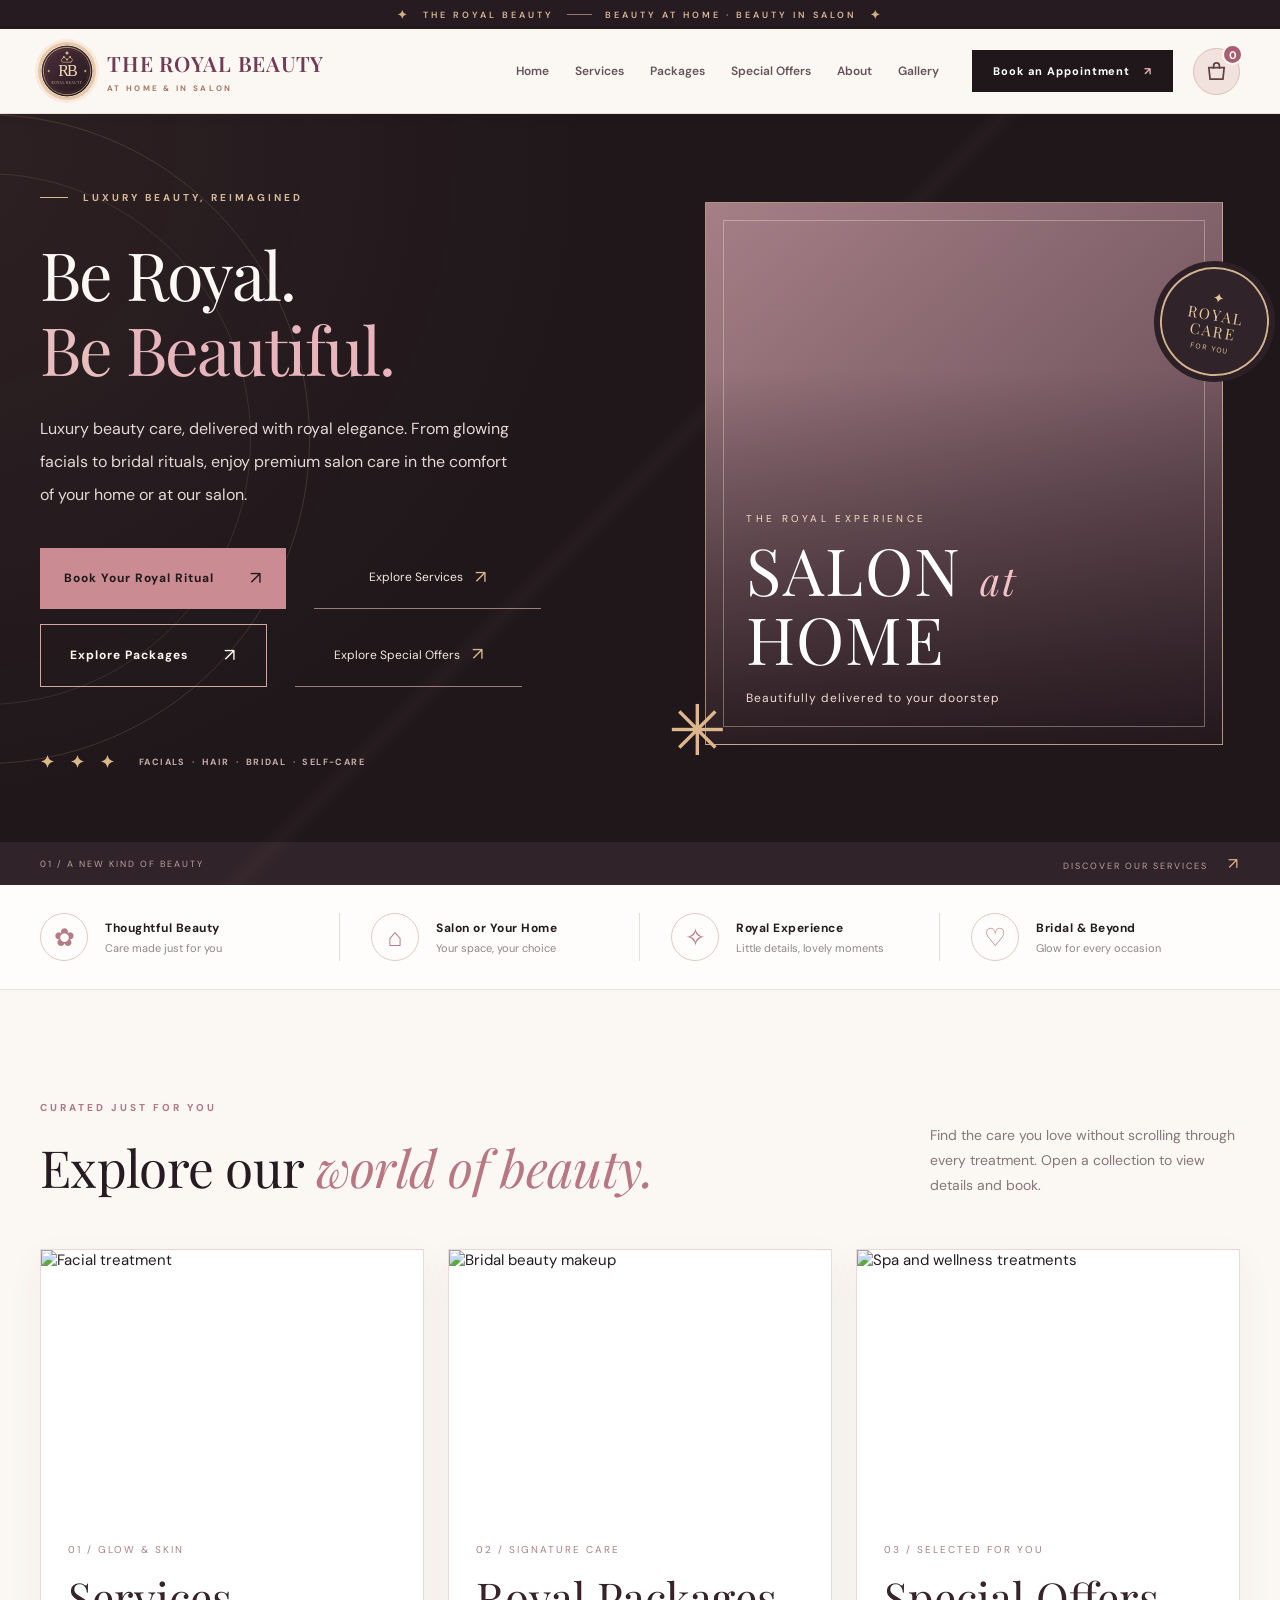
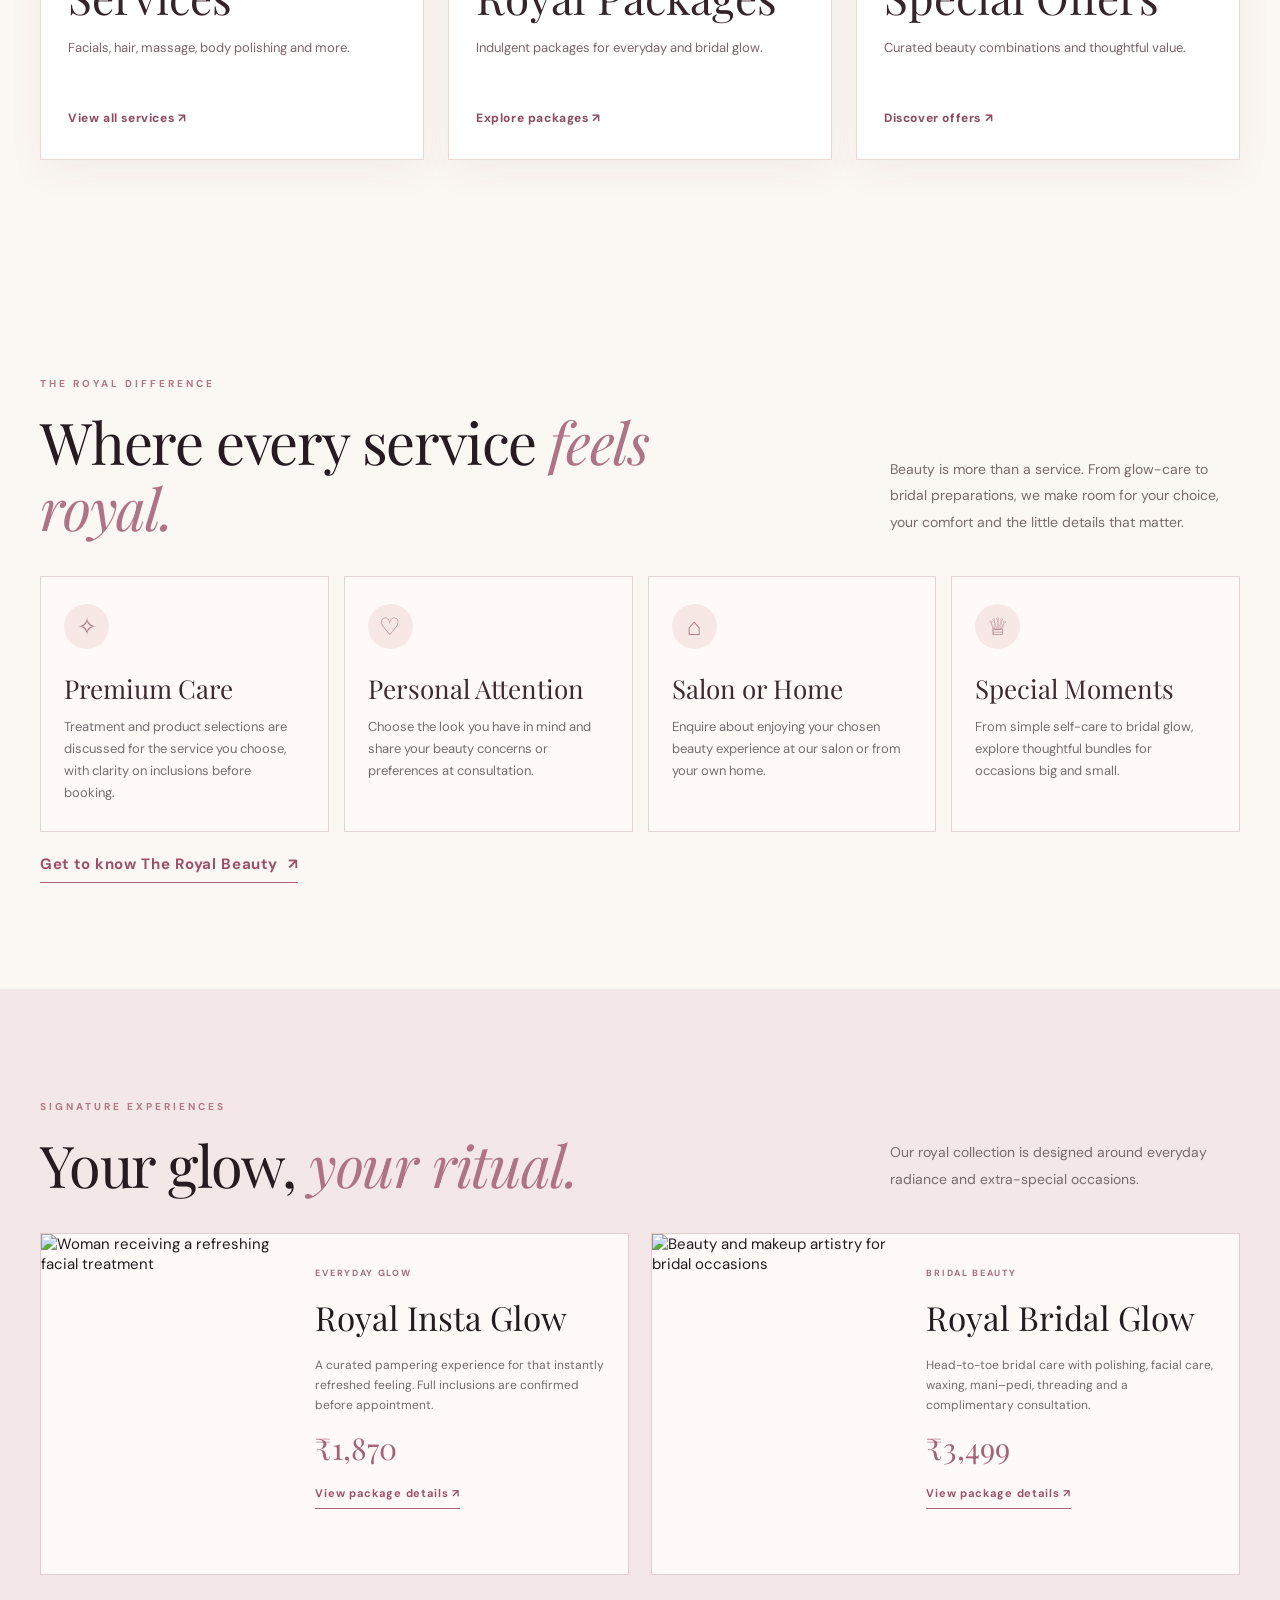
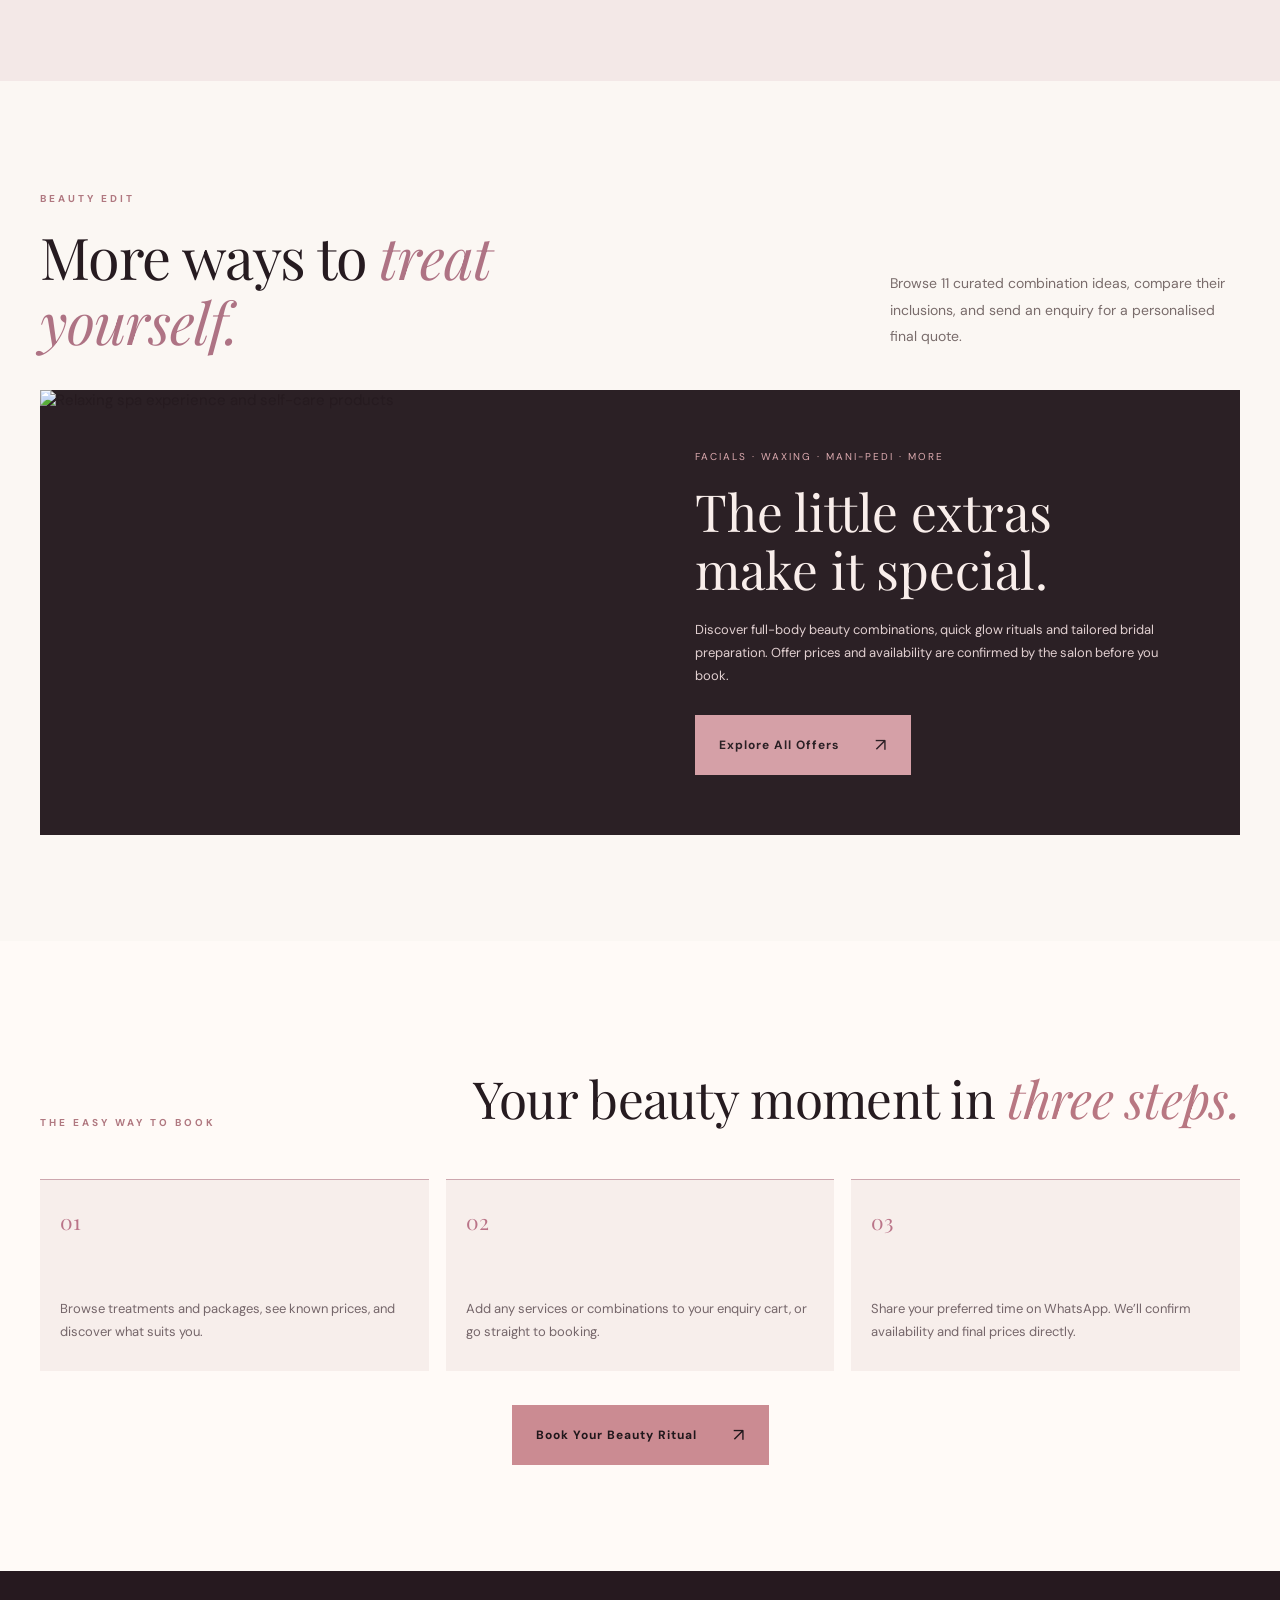
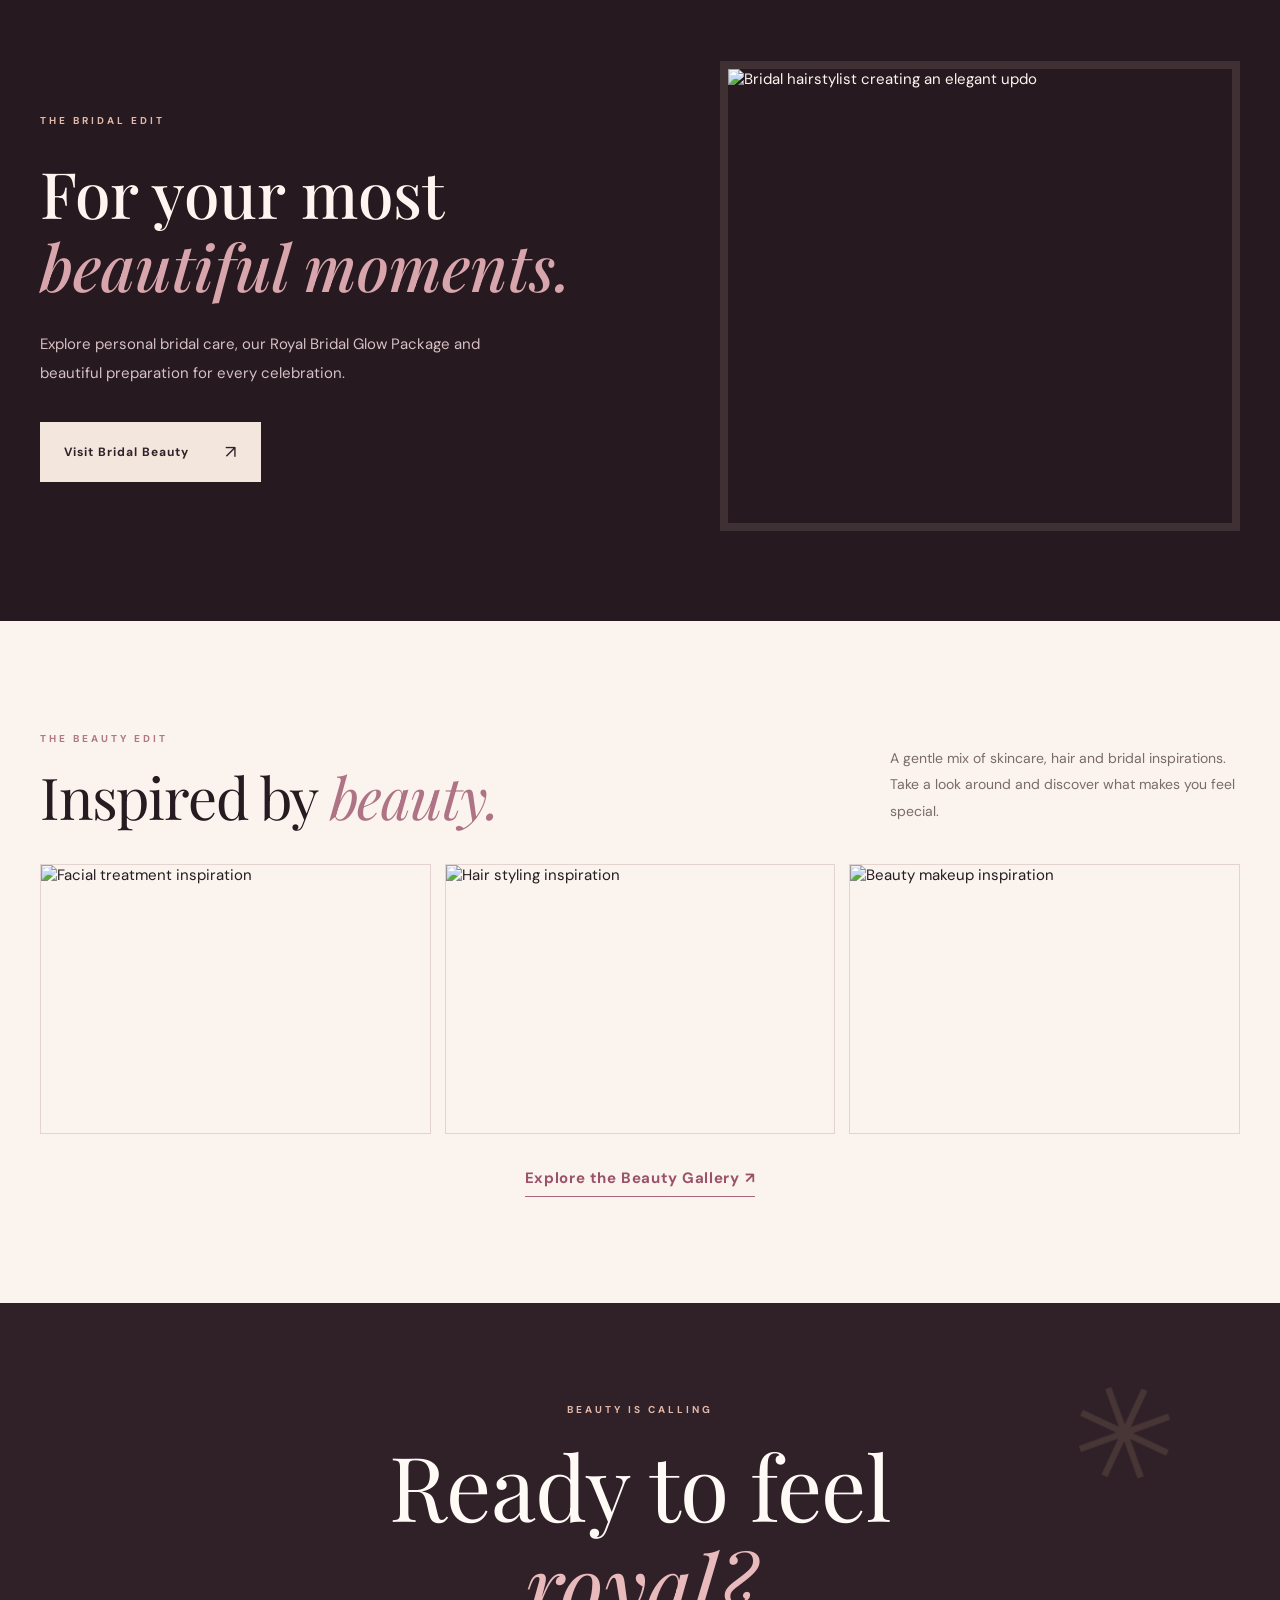
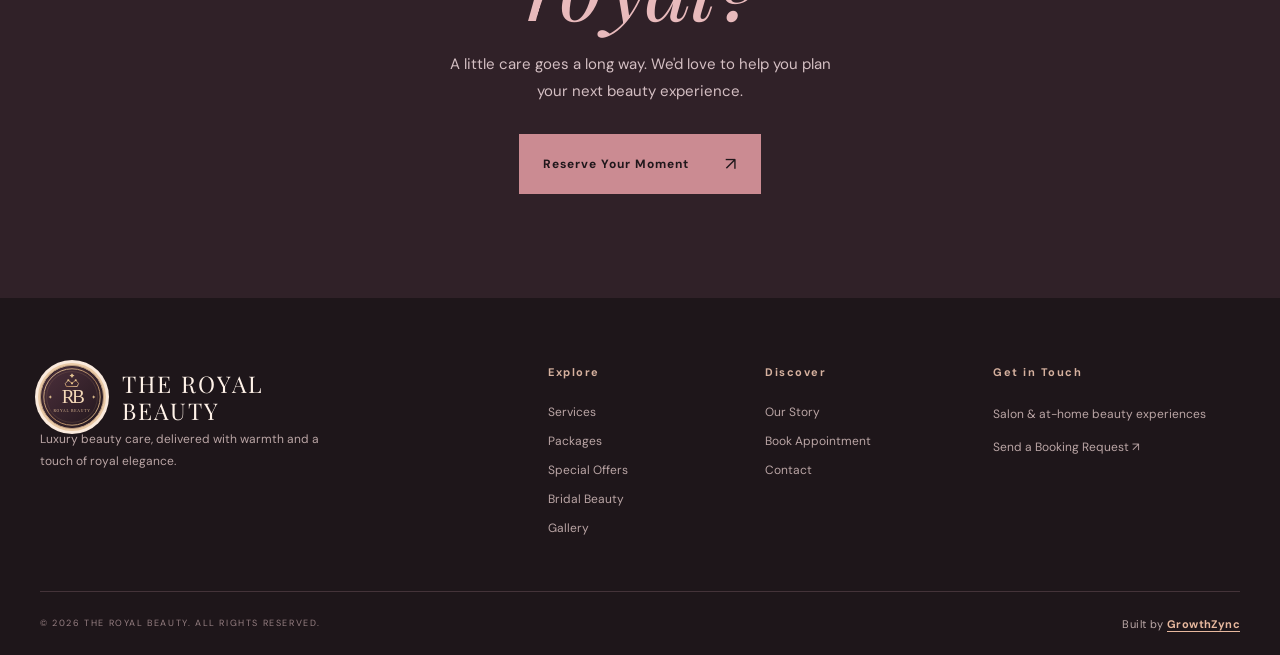
==== commit 5817b66f: "Restore full Royal Beauty website, repair menu and add accessible premium text animations" ====
--- a/index.html
+++ b/index.html
@@ -14,13 +14,17 @@
   <link rel="preconnect" href="https://fonts.gstatic.com" crossorigin />
   <link rel="preconnect" href="https://images.unsplash.com" />
   <link href="https://fonts.googleapis.com/css2?family=DM+Sans:wght@400;500;600;700&family=Manrope:wght@400;500;600;700;800&family=Playfair+Display:ital,wght@0,400;0,500;0,600;1,400;1,500&display=swap" rel="stylesheet" />
-  <link rel="stylesheet" href="styles.css" /><link rel="stylesheet" href="multipage.css" />
+  <link rel="stylesheet" href="styles.css" />
+  <link rel="stylesheet" href="multipage.css" />
+  <link rel="stylesheet" href="finish.css" />
+  <link rel="stylesheet" href="motion.css" />
   <script src="config.js" defer></script>
   <script src="script.js" defer></script>
+  <script src="motion.js" defer></script>
 </head>
 <body data-page="home">
   <a class="skip-link" href="#main">Skip to content</a>
-  <div class="announcement"><span class="announcement-star">✦</span> THE ROYAL BEAUTY <span class="announcement-divider"></span> <span>WHERE SELF-CARE FEELS EXTRAORDINARY</span> <span class="announcement-star">✦</span></div>
+  <div class="announcement"><span class="announcement-star">✦</span> THE ROYAL BEAUTY <span class="announcement-divider"></span> <span>BEAUTY AT HOME · BEAUTY IN SALON</span> <span class="announcement-star">✦</span></div>
   <header class="site-header" id="site-header">
     <div class="header-shell content-width">
       <a class="brand" href="index.html" aria-label="The Royal Beauty home">
@@ -28,7 +32,7 @@
         <span class="brand-wordmark"><strong>THE ROYAL BEAUTY</strong><small>AT HOME & IN SALON</small></span>
       </a>
       <nav class="desktop-nav" aria-label="Main navigation">
-        <a href="index.html">Home</a>
+        <a href="index.html" aria-current="page">Home</a>
         <a href="services.html">Services</a>
         <a href="packages.html">Packages</a><a href="offers.html">Special Offers</a>
         <a href="about.html">About</a>
@@ -36,63 +40,78 @@
       </nav>
       <a class="header-book" href="booking.html">Book an Appointment <span aria-hidden="true">↗</span></a>
       <button class="header-cart cart-trigger" id="header-cart" type="button" aria-label="Open enquiry cart"><svg viewBox="0 0 24 24" fill="none" stroke="currentColor" stroke-width="1.8" aria-hidden="true"><path d="M4 8h16l-1.3 12H5.3L4 8Z"/><path d="M9 9V6a3 3 0 0 1 6 0v3"/></svg><span class="cart-count" data-cart-count>0</span></button>
-      <button class="menu-toggle" id="menu-toggle" type="button" aria-label="Open navigation" aria-expanded="false" aria-controls="mobile-menu"><span></span><span></span><span></span></button>
+<details class="mobile-nav-details" id="mobile-nav-details"><summary class="menu-toggle" aria-label="Open website navigation"><span class="menu-bars" aria-hidden="true"><i></i><i></i><i></i></span><span class="sr-only">Menu</span></summary>
+<nav id="mobile-menu" class="mobile-menu" aria-label="Mobile navigation"><div class="mobile-menu-title"><span>THE ROYAL BEAUTY</span><small>Explore our world of beauty</small></div>
+<a href="index.html"><span aria-hidden="true">⌂</span> Home <span class="nav-arrow">↗</span></a>
+<a href="services.html"><span aria-hidden="true">✿</span> All Services <span class="nav-arrow">↗</span></a>
+<a href="packages.html"><span aria-hidden="true">♕</span> Royal Packages <span class="nav-arrow">↗</span></a>
+<a href="offers.html"><span aria-hidden="true">✧</span> Special Offers <span class="nav-arrow">↗</span></a>
+<a href="bridal.html"><span aria-hidden="true">♡</span> Bridal Beauty <span class="nav-arrow">↗</span></a>
+<a href="gallery.html"><span aria-hidden="true">▦</span> Gallery <span class="nav-arrow">↗</span></a>
+<a href="about.html"><span aria-hidden="true">✦</span> About Us <span class="nav-arrow">↗</span></a>
+<a href="booking.html"><span aria-hidden="true">▤</span> Book Appointment <span class="nav-arrow">↗</span></a>
+<div class="mobile-menu-bottom"><span>Bookings & enquiries</span><a href="https://wa.me/917460079859" rel="noopener noreferrer" target="_blank">Chat with us on WhatsApp ↗</a></div></nav></details>
     </div>
-    <nav id="mobile-menu" class="mobile-menu" aria-label="Mobile navigation" hidden>
-      <a href="index.html"><span>⌂</span> Home</a>
-      <a href="services.html"><span>✿</span> Services</a>
-      <a href="packages.html"><span>♕</span> Packages</a><a href="offers.html"><span>✧</span> Special Offers</a>
-      <a href="booking.html"><span>▤</span> Book Appointment</a>
-      <a href="about.html"><span>✧</span> About Us</a>
-      <a href="bridal.html"><span>♡</span> Bridal</a>
-      <a href="gallery.html"><span>▦</span> Gallery</a>
-      <a href="booking.html"><span>✉</span> Contact</a>
-    </nav>
   </header>
 
-<main id="main"><section class="hero" id="home" aria-labelledby="hero-heading">
-      <div class="hero-orbit" aria-hidden="true"></div>
-      <div class="content-width hero-grid">
-        <div class="hero-copy">
-          <div class="eyebrow hero-eyebrow"><span class="eyebrow-line"></span> LUXURY BEAUTY, REIMAGINED</div>
-          <h1 id="hero-heading">Be Royal.<br /><em>Be <span>Beautiful.</span></em></h1>
-          <p class="hero-subtitle">Luxury beauty care, delivered with royal elegance. From glowing facials to bridal rituals, enjoy premium salon care in the comfort of your home or at our salon.</p>
-          <div class="hero-actions">
-            <a class="button button-rose" href="booking.html">Book Your Royal Ritual <span>↗</span></a>
-            <a class="text-link" href="services.html">Explore Services <span>↗</span></a>
-            <a class="button button-outline" href="packages.html">Explore Packages <span>↗</span></a>
-            <a class="text-link" href="offers.html">Explore Special Offers <span>↗</span></a>
-          </div>
-          <div class="hero-proof"><span class="proof-stars">✦ ✦ ✦</span><span>FACIALS <b>·</b> HAIR <b>·</b> BRIDAL <b>·</b> SELF-CARE</span></div>
-        </div>
-        <div class="hero-visual">
-          <div class="hero-photo-frame">
-            <img class="hero-photo" src="https://images.unsplash.com/photo-1570172619644-dfd03ed5d881?auto=format&amp;fit=crop&amp;w=1100&amp;q=85" alt="Woman enjoying a relaxing premium facial beauty treatment" fetchpriority="high" onerror="this.style.display='none'" />
-            <div class="hero-photo-shade"></div>
-            <div class="hero-photo-text"><span>THE ROYAL EXPERIENCE</span><strong>SALON <i>AT</i><br />HOME</strong><small>Beautifully delivered to your doorstep</small></div>
-          </div>
-          <div class="hero-stamp"><span>✦</span><strong>ROYAL<br />CARE</strong><small>FOR YOU</small></div>
-          <span class="corner-bloom" aria-hidden="true">✳</span>
-        </div>
-      </div>
-      <div class="hero-bottom"><span>01 / A NEW KIND OF BEAUTY</span><a href="services.html">SCROLL TO DISCOVER <span>↓</span></a></div>
-    </section>
+<main id="main"><section aria-labelledby="hero-heading" class="hero" id="home">
+<div aria-hidden="true" class="hero-orbit"></div>
+<div class="content-width hero-grid">
+<div class="hero-copy">
+<div class="eyebrow hero-eyebrow"><span class="eyebrow-line"></span> LUXURY BEAUTY, REIMAGINED</div>
+<h1 id="hero-heading">Be Royal.<br/><em>Be <span>Beautiful.</span></em></h1>
+<p class="hero-subtitle">Luxury beauty care, delivered with royal elegance. From glowing facials to bridal rituals, enjoy premium salon care in the comfort of your home or at our salon.</p>
+<div class="hero-actions">
+<a class="button button-rose" href="booking.html">Book Your Royal Ritual <span>↗</span></a>
+<a class="text-link" href="services.html">Explore Services <span>↗</span></a>
+<a class="button button-outline" href="packages.html">Explore Packages <span>↗</span></a>
+<a class="text-link" href="offers.html">Explore Special Offers <span>↗</span></a>
+</div>
+<div class="hero-proof"><span class="proof-stars">✦ ✦ ✦</span><span>FACIALS <b>·</b> HAIR <b>·</b> BRIDAL <b>·</b> SELF-CARE</span></div>
+</div>
+<div class="hero-visual">
+<div class="hero-photo-frame">
+<img alt="Woman enjoying a relaxing premium facial beauty treatment" class="hero-photo" fetchpriority="high" onerror="this.style.display='none'" src="https://images.unsplash.com/photo-1570172619644-dfd03ed5d881?auto=format&amp;fit=crop&amp;w=1100&amp;q=85"/>
+<div class="hero-photo-shade"></div>
+<div class="hero-photo-text"><span>THE ROYAL EXPERIENCE</span><strong>SALON <i>AT</i><br/>HOME</strong><small>Beautifully delivered to your doorstep</small></div>
+</div>
+<div class="hero-stamp"><span>✦</span><strong>ROYAL<br/>CARE</strong><small>FOR YOU</small></div>
+<span aria-hidden="true" class="corner-bloom">✳</span>
+</div>
+</div>
+<div class="hero-bottom"><span>01 / A NEW KIND OF BEAUTY</span><a href="services.html">DISCOVER OUR SERVICES <span>↗</span></a></div>
+</section><section aria-label="Our highlights" class="promise-bar"><div class="content-width promise-grid">
+<div class="promise"><span class="promise-icon">✿</span><div><strong>Thoughtful Beauty</strong><small>Care made just for you</small></div></div>
+<div class="promise"><span class="promise-icon">⌂</span><div><strong>Salon or Your Home</strong><small>Your space, your choice</small></div></div>
+<div class="promise"><span class="promise-icon">✧</span><div><strong>Royal Experience</strong><small>Little details, lovely moments</small></div></div>
+<div class="promise"><span class="promise-icon">♡</span><div><strong>Bridal &amp; Beyond</strong><small>Glow for every occasion</small></div></div>
+</div></section><section class="section home-collections"><div class="content-width"><div class="section-head services-head"><div><span class="eyebrow dark-eyebrow">CURATED JUST FOR YOU</span><h2>Explore our <em>world of beauty.</em></h2></div><p>Find the care you love without scrolling through every treatment. Open a collection to view details and book.</p></div><div class="home-discovery-grid">
+<article class="discovery-card"><img src="https://images.unsplash.com/photo-1570172619644-dfd03ed5d881?auto=format&fit=crop&w=850&q=85" alt="Facial treatment" loading="lazy"/><div><small>01 / GLOW & SKIN</small><h3>Services</h3><p>Facials, hair, massage, body polishing and more.</p><a href="services.html">View all services <span>↗</span></a></div></article>
+<article class="discovery-card"><img src="https://images.unsplash.com/photo-1522335789203-aabd1fc54bc9?auto=format&fit=crop&w=850&q=85" alt="Bridal beauty makeup" loading="lazy"/><div><small>02 / SIGNATURE CARE</small><h3>Royal Packages</h3><p>Indulgent packages for everyday and bridal glow.</p><a href="packages.html">Explore packages <span>↗</span></a></div></article>
+<article class="discovery-card"><img src="https://images.unsplash.com/photo-1540555700478-4be289fbecef?auto=format&fit=crop&w=850&q=85" alt="Spa and wellness treatments" loading="lazy"/><div><small>03 / SELECTED FOR YOU</small><h3>Special Offers</h3><p>Curated beauty combinations and thoughtful value.</p><a href="offers.html">Discover offers <span>↗</span></a></div></article>
+</div></div></section>
+<section class="section return-section" aria-labelledby="royal-difference"><div class="content-width">
+<div class="section-heading-split"><div><span class="eyebrow dark-eyebrow">THE ROYAL DIFFERENCE</span><h2 id="royal-difference">Where every service <em>feels royal.</em></h2></div><p>Beauty is more than a service. From glow-care to bridal preparations, we make room for your choice, your comfort and the little details that matter.</p></div>
+<div class="benefit-grid">
+<article class="benefit-card"><span class="benefit-icon">✧</span><h3>Premium Care</h3><p>Treatment and product selections are discussed for the service you choose, with clarity on inclusions before booking.</p></article>
+<article class="benefit-card"><span class="benefit-icon">♡</span><h3>Personal Attention</h3><p>Choose the look you have in mind and share your beauty concerns or preferences at consultation.</p></article>
+<article class="benefit-card"><span class="benefit-icon">⌂</span><h3>Salon or Home</h3><p>Enquire about enjoying your chosen beauty experience at our salon or from your own home.</p></article>
+<article class="benefit-card"><span class="benefit-icon">♕</span><h3>Special Moments</h3><p>From simple self-care to bridal glow, explore thoughtful bundles for occasions big and small.</p></article>
+</div><a class="inline-arrow-link" href="about.html">Get to know The Royal Beauty <span>↗</span></a></div></section>
+<section class="section home-package-preview" aria-labelledby="signature-preview"><div class="content-width">
+<div class="section-heading-split"><div><span class="eyebrow dark-eyebrow">SIGNATURE EXPERIENCES</span><h2 id="signature-preview">Your glow, <em>your ritual.</em></h2></div><p>Our royal collection is designed around everyday radiance and extra-special occasions.</p></div>
+<div class="signature-preview-grid">
+<article class="signature-mini-card"><div class="signature-mini-img"><img src="https://images.unsplash.com/photo-1616394584738-fc6e612e71b9?auto=format&amp;fit=crop&amp;w=900&amp;q=80" loading="lazy" alt="Woman receiving a refreshing facial treatment" /></div><div class="signature-mini-copy"><small>EVERYDAY GLOW</small><h3>Royal Insta Glow</h3><p>A curated pampering experience for that instantly refreshed feeling. Full inclusions are confirmed before appointment.</p><div class="signature-price">₹1,870</div><a href="packages.html" class="inline-arrow-link">View package details ↗</a></div></article>
+<article class="signature-mini-card"><div class="signature-mini-img"><img src="https://images.unsplash.com/photo-1522335789203-aabd1fc54bc9?auto=format&amp;fit=crop&amp;w=900&amp;q=80" loading="lazy" alt="Beauty and makeup artistry for bridal occasions" /></div><div class="signature-mini-copy"><small>BRIDAL BEAUTY</small><h3>Royal Bridal Glow</h3><p>Head-to-toe bridal care with polishing, facial care, waxing, mani–pedi, threading and a complimentary consultation.</p><div class="signature-price">₹3,499</div><a href="packages.html" class="inline-arrow-link">View package details ↗</a></div></article>
+</div></div></section>
+<section class="section home-offers-preview" aria-labelledby="offer-preview"><div class="content-width">
+<div class="section-heading-split"><div><span class="eyebrow dark-eyebrow">BEAUTY EDIT</span><h2 id="offer-preview">More ways to <em>treat yourself.</em></h2></div><p>Browse 11 curated combination ideas, compare their inclusions, and send an enquiry for a personalised final quote.</p></div>
+<div class="beauty-split"><img loading="lazy" src="https://images.unsplash.com/photo-1540555700478-4be289fbecef?auto=format&amp;fit=crop&amp;w=950&amp;q=85" alt="Relaxing spa experience and self-care products"/><div><small>FACIALS · WAXING · MANI-PEDI · MORE</small><h3>The little extras make it special.</h3><p>Discover full-body beauty combinations, quick glow rituals and tailored bridal preparation. Offer prices and availability are confirmed by the salon before you book.</p><a href="offers.html" class="button button-dark">Explore All Offers <span>↗</span></a></div></div>
+</div></section>
+<section class="section royal-how" aria-labelledby="how-title"><div class="content-width"><div class="section-head centered"><span class="eyebrow dark-eyebrow">THE EASY WAY TO BOOK</span><h2 id="how-title">Your beauty moment in <em>three steps.</em></h2></div><div class="how-grid"><article><span>01</span><h3>Explore</h3><p>Browse treatments and packages, see known prices, and discover what suits you.</p></article><article><span>02</span><h3>Choose</h3><p>Add any services or combinations to your enquiry cart, or go straight to booking.</p></article><article><span>03</span><h3>Confirm</h3><p>Share your preferred time on WhatsApp. We’ll confirm availability and final prices directly.</p></article></div><div class="section-center"><a class="button button-rose" href="booking.html">Book Your Beauty Ritual <span>↗</span></a></div></div></section>
+<section class="home-bridal-teaser"><div class="content-width home-bridal-grid"><div><span class="eyebrow light-eyebrow">THE BRIDAL EDIT</span><h2>For your most <em>beautiful moments.</em></h2><p>Explore personal bridal care, our Royal Bridal Glow Package and beautiful preparation for every celebration.</p><a class="button button-cream" href="bridal.html">Visit Bridal Beauty <span>↗</span></a></div><img src="https://images.unsplash.com/photo-1774660810725-fb04e002003d?auto=format&fit=crop&w=1000&q=82" loading="lazy" alt="Bridal hairstylist creating an elegant updo"/></div></section><section class="section home-gallery-preview"><div class="content-width"><div class="section-heading-split"><div><span class="eyebrow dark-eyebrow">THE BEAUTY EDIT</span><h2>Inspired by <em>beauty.</em></h2></div><p>A gentle mix of skincare, hair and bridal inspirations. Take a look around and discover what makes you feel special.</p></div><div class="home-mini-gallery"><img loading="lazy" src="https://images.unsplash.com/photo-1570172619644-dfd03ed5d881?auto=format&amp;fit=crop&amp;w=800&amp;q=80" alt="Facial treatment inspiration"><img loading="lazy" src="https://images.unsplash.com/photo-1560066984-138dadb4c035?auto=format&amp;fit=crop&amp;w=800&amp;q=80" alt="Hair styling inspiration"><img loading="lazy" src="https://images.unsplash.com/photo-1522335789203-aabd1fc54bc9?auto=format&amp;fit=crop&amp;w=800&amp;q=80" alt="Beauty makeup inspiration"></div><div class="section-center"><a class="inline-arrow-link" href="gallery.html">Explore the Beauty Gallery ↗</a></div></div></section><section class="closing-section" id="contact"><div class="content-width closing-inner"><span class="eyebrow light-eyebrow">BEAUTY IS CALLING</span><h2>Ready to feel<br/><em>royal?</em></h2><p>A little care goes a long way. We'd love to help you plan your next beauty experience.</p><a class="button button-rose" href="booking.html">Reserve Your Moment <span>↗</span></a><div aria-hidden="true" class="closing-star">✳</div></div></section></main>  <footer class="site-footer"><div class="content-width footer-main"><div class="footer-brand"><a href="index.html" class="footer-brand-line"><img src="assets/royal-mark.svg" alt="The Royal Beauty logo" width="64" height="64" /><span>THE ROYAL<br />BEAUTY</span></a><p>Luxury beauty care, delivered with warmth and a touch of royal elegance.</p></div><div><strong>Explore</strong><a href="services.html">Services</a><a href="packages.html">Packages</a><a href="offers.html">Special Offers</a><a href="bridal.html">Bridal Beauty</a><a href="gallery.html">Gallery</a></div><div><strong>Discover</strong><a href="about.html">Our Story</a><a href="booking.html">Book Appointment</a><a href="booking.html">Contact</a></div><div><strong>Get in Touch</strong><p>Salon & at-home beauty experiences</p><a href="booking.html">Send a Booking Request ↗</a></div></div><div class="content-width footer-bottom"><small>© <span id="footer-year">2026</span> THE ROYAL BEAUTY. ALL RIGHTS RESERVED.</small><small class="developer-credit">Built by <a href="https://growthzync.in" target="_blank" rel="noopener noreferrer">GrowthZync</a></small></div></footer>
 
-    <section class="promise-bar" aria-label="Our highlights"><div class="content-width promise-grid">
-      <div class="promise"><span class="promise-icon">✿</span><div><strong>Thoughtful Beauty</strong><small>Care made just for you</small></div></div>
-      <div class="promise"><span class="promise-icon">⌂</span><div><strong>Salon or Your Home</strong><small>Your space, your choice</small></div></div>
-      <div class="promise"><span class="promise-icon">✧</span><div><strong>Royal Experience</strong><small>Little details, lovely moments</small></div></div>
-      <div class="promise"><span class="promise-icon">♡</span><div><strong>Bridal & Beyond</strong><small>Glow for every occasion</small></div></div>
-    </div></section>
-
-    <section class="section home-collections"><div class="content-width"><div class="section-head services-head"><div><span class="eyebrow dark-eyebrow">CURATED JUST FOR YOU</span><h2>Explore our <em>world of beauty.</em></h2></div><p>Find the care you love without scrolling through every treatment. Open a collection to view details and book.</p></div><div class="home-discovery-grid">
-<article class="discovery-card"><img src="https://images.unsplash.com/photo-1570172619644-dfd03ed5d881?auto=format&fit=crop&w=850&q=82" alt="Professional facial skincare treatment" loading="lazy"><div><small>01 / GLOW & SKIN</small><h3>Services</h3><p>Facials, hair, massage, body polishing and more.</p><a href="services.html">View all services ↗</a></div></article>
-<article class="discovery-card"><img src="https://images.unsplash.com/photo-1522335789203-aabd1fc54bc9?auto=format&fit=crop&w=850&q=82" alt="Bridal beauty inspiration" loading="lazy"><div><small>02 / SIGNATURE CARE</small><h3>Royal Packages</h3><p>Indulgent packages for everyday and bridal glow.</p><a href="packages.html">Explore packages ↗</a></div></article>
-<article class="discovery-card"><img src="https://images.unsplash.com/photo-1540555700478-4be289fbecef?auto=format&fit=crop&w=850&q=82" alt="Spa treatments" loading="lazy"><div><small>03 / SELECTED FOR YOU</small><h3>Special Offers</h3><p>Curated beauty combinations and thoughtful value.</p><a href="offers.html">Discover offers ↗</a></div></article>
-</div></div></section><section class="home-bridal-teaser"><div class="content-width home-bridal-grid"><div><span class="eyebrow light-eyebrow">THE BRIDAL EDIT</span><h2>For your most <em>beautiful moments.</em></h2><p>Explore personalised bridal beauty care and preparation for every celebration.</p><a class="button button-cream" href="bridal.html">Visit Bridal Beauty ↗</a></div><img src="https://images.unsplash.com/photo-1774660810725-fb04e002003d?auto=format&fit=crop&w=1000&q=82" alt="Bridal hairstylist creating an updo" loading="lazy"></div></section><section class="closing-section" id="contact"><div class="content-width closing-inner"><span class="eyebrow light-eyebrow">BEAUTY IS CALLING</span><h2>Ready to feel<br /><em>royal?</em></h2><p>A little care goes a long way. We'd love to help you plan your next beauty experience.</p><a href="booking.html" class="button button-rose">Reserve Your Moment <span>↗</span></a><div class="closing-star" aria-hidden="true">✳</div></div></section>
-</main>  <footer class="site-footer"><div class="content-width footer-main"><div class="footer-brand"><a href="index.html" class="footer-brand-line"><img src="assets/royal-mark.svg" alt="The Royal Beauty logo" width="64" height="64" /><span>THE ROYAL<br />BEAUTY</span></a><p>Luxury beauty care, delivered with warmth and a touch of royal elegance.</p></div><div><strong>Explore</strong><a href="services.html">Services</a><a href="packages.html">Packages</a><a href="offers.html">Special Offers</a><a href="bridal.html">Bridal Beauty</a><a href="gallery.html">Gallery</a></div><div><strong>Discover</strong><a href="about.html">Our Story</a><a href="booking.html">Book Appointment</a><a href="booking.html">Contact</a></div><div><strong>Get in Touch</strong><p>Salon & at-home beauty experiences</p><a href="booking.html">Send a Booking Request ↗</a></div></div><div class="content-width footer-bottom"><small>© <span id="footer-year">2026</span> THE ROYAL BEAUTY. ALL RIGHTS RESERVED.</small><small class="developer-credit">Built by <a href="https://growthzync.in" target="_blank" rel="noopener noreferrer" aria-label="Visit GrowthZync website">GrowthZync</a></small></div></footer>
-
-  <div class="mobile-quickbar" aria-label="Quick appointment links"><button type="button" class="quick-cart cart-trigger" id="quick-cart" aria-label="View cart"><svg viewBox="0 0 24 24" aria-hidden="true" fill="none" stroke="currentColor" stroke-width="1.6"><path d="M4 8h16l-1.3 12H5.3L4 8Z"/><path d="M9 9V6a3 3 0 0 1 6 0v3"/></svg><span>MY CART <b data-cart-count>0</b></span></button><a href="booking.html" id="quick-whatsapp"><svg viewBox="0 0 24 24" aria-hidden="true" fill="none" stroke="currentColor" stroke-width="1.7"><path d="M12 2.8A9.3 9.3 0 0 0 4.1 17l-1.2 4.1 4.4-1.1A9.3 9.3 0 1 0 12 2.8Z"/><path d="M8.7 8.2c-.6 0-1 1-1 1.6 0 2 2.7 5.1 5.4 6.2 1.7.7 2.7-.3 2.8-1l-2.3-1.2-1 1s-1.4-.7-2.3-1.8c-.9-1.1-1.1-1.9-1.1-1.9l1-1.1-.8-1.9Z"/></svg><span>WHATSAPP</span></a><a class="active" href="booking.html"><svg viewBox="0 0 24 24" aria-hidden="true" fill="none" stroke="currentColor" stroke-width="1.6"><rect x="3.5" y="5.5" width="17" height="15" rx="2"/><path d="M7 3v5m10-5v5M3.5 10.5h17m-12 5h7"/></svg><span>BOOK</span></a></div>
+  <div class="mobile-quickbar" aria-label="Quick appointment links"><button type="button" class="quick-cart cart-trigger" id="quick-cart" aria-label="View cart"><svg viewBox="0 0 24 24" aria-hidden="true" fill="none" stroke="currentColor" stroke-width="1.6"><path d="M4 8h16l-1.3 12H5.3L4 8Z"/><path d="M9 9V6a3 3 0 0 1 6 0v3"/></svg><span>MY CART <b data-cart-count>0</b></span></button><a href="https://wa.me/917460079859" target="_blank" rel="noopener noreferrer" id="quick-whatsapp"><svg viewBox="0 0 24 24" aria-hidden="true" fill="none" stroke="currentColor" stroke-width="1.7"><path d="M12 2.8A9.3 9.3 0 0 0 4.1 17l-1.2 4.1 4.4-1.1A9.3 9.3 0 1 0 12 2.8Z"/><path d="M8.7 8.2c-.6 0-1 1-1 1.6 0 2 2.7 5.1 5.4 6.2 1.7.7 2.7-.3 2.8-1l-2.3-1.2-1 1s-1.4-.7-2.3-1.8c-.9-1.1-1.1-1.9-1.1-1.9l1-1.1-.8-1.9Z"/></svg><span>WHATSAPP</span></a><a class="active" href="booking.html"><svg viewBox="0 0 24 24" aria-hidden="true" fill="none" stroke="currentColor" stroke-width="1.6"><rect x="3.5" y="5.5" width="17" height="15" rx="2"/><path d="M7 3v5m10-5v5M3.5 10.5h17m-12 5h7"/></svg><span>BOOK</span></a></div>
   <div class="cart-backdrop" id="cart-backdrop" hidden></div>
   <aside class="cart-drawer" id="cart-drawer" role="dialog" aria-modal="true" aria-labelledby="cart-heading" aria-hidden="true" tabindex="-1">
     <div class="cart-drawer-head"><div><span class="eyebrow dark-eyebrow">YOUR BEAUTY PICKS</span><h2 id="cart-heading">Your Royal Cart</h2></div><button class="cart-close" id="cart-close" type="button" aria-label="Close cart">×</button></div>
--- a/styles.css
+++ b/styles.css
@@ -34,7 +34,8 @@
 .cart-backdrop[hidden],.cart-toast[hidden],.booking-cart-summary[hidden]{display:none!important}
 .hero-photo-frame{background:linear-gradient(135deg,#ae868e,#624853)}
 @media(max-width:350px){.header-shell{gap:5px}.brand{gap:7px}.brand img{width:43px;height:43px}.brand-wordmark strong{font-size:13px;letter-spacing:0}.brand-wordmark small{font-size:5.4px;letter-spacing:1.1px}.header-cart{width:32px;height:32px}.menu-toggle{width:27px;min-width:27px}.hero-stamp{right:-18px}}
+
 /* Developer credit in copyright footer */
-.footer-bottom .developer-credit{font-size:11px;letter-spacing:.4px;color:#bca9a8}
-.footer-bottom .developer-credit a{color:#e7b89e;text-decoration:underline;text-decoration-color:rgba(231,184,158,.45);text-underline-offset:3px;font-weight:700;transition:color .2s ease}
-.footer-bottom .developer-credit a:hover,.footer-bottom .developer-credit a:focus-visible{color:#fff2e8;text-decoration-color:currentColor}
+.footer-bottom .developer-credit{font-size:11px;letter-spacing:.4px;color:#bca9a8}.footer-bottom .developer-credit a{color:#e7b89e;text-decoration:underline;text-underline-offset:3px;font-weight:700}.footer-bottom .developer-credit a:hover{color:#fff2e8}
+
+/* ===== MULTI-PAGE EDITORIAL SITE ===== */
--- a/multipage.css
+++ b/multipage.css
@@ -1,21 +1,166 @@
 html{scroll-behavior:auto!important}
-body{min-height:100vh}body[data-page]:not([data-page="home"]) main{min-height:65vh}
-.page-intro{background:#f8f2ec;padding:70px 0 0;overflow:hidden}.page-intro-grid{display:grid;grid-template-columns:1.12fr .88fr;align-items:center;gap:60px}.page-intro-copy{padding-bottom:80px}
-.page-intro-copy h1{font:500 clamp(50px,5.5vw,82px)/1.1 var(--display);letter-spacing:-1.5px;color:#352329;margin:24px 0}.page-intro-copy>p{max-width:610px;color:#7a6466;font-size:16px;line-height:1.85}
-.page-intro-photo{height:370px;overflow:hidden;position:relative;border-radius:160px 160px 0 0;border:8px solid #fffbf8;border-bottom:0;box-shadow:0 8px 45px #34231f15}.page-intro-photo img{width:100%;height:100%;object-fit:cover}
+body{min-height:100vh}
+body[data-page]:not([data-page="home"]) main{min-height:65vh}
+.page-intro{background:#f8f2ec;padding:76px 0 0;overflow:hidden}
+.page-intro-grid{display:grid;grid-template-columns:1.12fr .88fr;align-items:center;gap:60px}
+.page-intro-copy{padding-bottom:85px}
+.page-intro-copy h1{font:500 clamp(50px,5.5vw,83px)/1.1 var(--display);letter-spacing:-1.8px;color:#352329;margin:24px 0}
+.page-intro-copy>p{max-width:610px;color:#7a6466;font-size:16px;line-height:1.9}
+.page-intro-photo{height:370px;overflow:hidden;position:relative;border-radius:180px 180px 0 0;border:8px solid #fffbf8;border-bottom:0;box-shadow:0 8px 45px #34231f15}
+.page-intro-photo img{width:100%;height:100%;object-fit:cover}
 .photo-deco{position:absolute;bottom:15px;left:18px;font-size:9px;letter-spacing:2px;color:white;text-shadow:0 2px 15px #000b}
-.page-crumb{display:flex;align-items:center;gap:14px;margin-top:30px;color:#8a6169;font-size:12px;letter-spacing:1px;text-transform:uppercase}.page-crumb a{color:#7b525d}
-.home-collections{background:#fbf7f2}.home-discovery-grid{display:grid;grid-template-columns:repeat(3,minmax(0,1fr));gap:24px}
-.discovery-card{background:#fff;border:1px solid #ecd9d5;box-shadow:0 12px 35px #4932320d;overflow:hidden}.discovery-card>img{width:100%;height:260px;object-fit:cover}
-.discovery-card>div{padding:28px 27px 32px}.discovery-card small{color:#ab8187;font-size:10px;letter-spacing:2px}.discovery-card h3{font:44px/1.15 var(--display);color:#36242a;margin:14px 0}
-.discovery-card p{font-size:13px;color:#7d6569;min-height:52px;line-height:1.8;margin-bottom:19px}.discovery-card a{color:#8d4e63;text-decoration:none;font-weight:800;font-size:12px}.discovery-card a:hover{text-decoration:underline}
-.home-bridal-teaser{background:#26191f;padding:90px 0;color:#fff4ef}.home-bridal-grid{display:grid;grid-template-columns:1fr .9fr;gap:8vw;align-items:center}.home-bridal-grid h2{font:500 clamp(45px,5vw,76px)/1.13 var(--display);margin:28px 0}.home-bridal-grid h2 em{color:#d9a5ad}.home-bridal-grid p{max-width:470px;line-height:1.9;color:#d6c0c4;margin-bottom:35px}.home-bridal-grid img{width:100%;height:470px;object-fit:cover;border:8px solid #dcc5b123}
+.page-crumb{display:flex;align-items:center;gap:14px;margin-top:30px;color:#8a6169;font-size:12px;letter-spacing:1px;text-transform:uppercase}
+.page-crumb a{color:#7b525d;text-decoration:none}.page-crumb a:hover{text-decoration:underline}
+body[data-page="home"] .home-collections{background:#fbf7f2}
+.home-discovery-grid{display:grid;grid-template-columns:repeat(3,minmax(0,1fr));gap:24px}
+.discovery-card{background:#fff;border:1px solid #ecd9d5;box-shadow:0 12px 35px #4932320d;overflow:hidden}
+.discovery-card>img{width:100%;height:260px;object-fit:cover}
+.discovery-card>div{padding:28px 27px 32px}
+.discovery-card small{color:#ab8187;font-size:10px;letter-spacing:2px}
+.discovery-card h3{font:44px/1.15 var(--display);color:#36242a;margin:14px 0}
+.discovery-card p{font-size:13px;color:#7d6569;min-height:52px;line-height:1.8;margin-bottom:19px}
+.discovery-card a{display:inline-block;text-decoration:none;color:#8d4e63;font-weight:800;font-size:12px;letter-spacing:.6px}
+.discovery-card a:hover{text-decoration:underline}
+.home-bridal-teaser{background:#26191f;padding:90px 0;color:#fff4ef;overflow:hidden}
+.home-bridal-grid{display:grid;grid-template-columns:1fr .9fr;gap:8vw;align-items:center}
+.home-bridal-grid h2{font:500 clamp(45px,5vw,76px)/1.13 var(--display);margin:28px 0}.home-bridal-grid h2 em{color:#d9a5ad}
+.home-bridal-grid p{max-width:470px;line-height:1.9;color:#d6c0c4;margin-bottom:35px}
+.home-bridal-grid img{width:100%;height:470px;object-fit:cover;border:8px solid #dcc5b123}
+body[data-page="services"] .service-sections{margin-top:28px}
 body[data-page="services"] .service-category[hidden]{display:none!important}
-body[data-page="services"] .service-nav-btn{cursor:pointer;font:inherit}body[data-page="services"] .service-cards{display:grid;grid-template-columns:repeat(2,minmax(0,1fr));gap:18px}
-body[data-page="services"] .service-card{border:1px solid #e9d9d6}body[data-page="services"] .service-thumb{object-fit:cover;flex-shrink:0}body[data-page="services"] .services-section{padding-top:70px}
-body[data-page="packages"] .packages-section,body[data-page="offers"] .offers-section,body[data-page="gallery"] .gallery-section,body[data-page="booking"] .booking-section,body[data-page="about"] .difference-section{padding-top:85px}
+body[data-page="services"] .service-nav-btn{cursor:pointer}
+body[data-page="services"] .service-nav{scroll-behavior:auto}
+body[data-page="services"] .service-card-top{align-items:stretch}
+body[data-page="services"] .service-thumb{object-fit:cover;object-position:center;flex-shrink:0}
+body[data-page="services"] .service-nav-btn img{object-fit:cover}
+body[data-page="services"] .service-cards{display:grid;grid-template-columns:repeat(2,minmax(0,1fr));gap:18px}
+body[data-page="services"] .service-card{border:1px solid #e9d9d6}
+body[data-page="services"] .services-section{padding-top:70px}
+body[data-page="packages"] .packages-section{padding-top:85px}
+body[data-page="offers"] .offers-section{padding-top:80px}
+body[data-page="gallery"] .gallery-section{padding-top:90px}
+body[data-page="booking"] .booking-section{padding-top:88px}
+body[data-page="about"] .difference-section{padding-top:95px}
 body[data-page="bridal"] .bridal-story{margin-top:55px}
-@media(max-width:1000px){.page-intro-grid{gap:28px}.home-discovery-grid{gap:12px}.discovery-card>img{height:200px}}
-@media(max-width:680px){.page-intro{padding-top:42px}.page-intro-grid{grid-template-columns:1fr;gap:5px}.page-intro-copy{padding-bottom:20px}.page-intro-copy h1{font-size:48px;margin:15px 0}.page-intro-copy>p{font-size:14px}.page-intro-photo{height:190px;width:100%;border-radius:18px 18px 0 0;border:4px solid #fff8f2;border-bottom:0}.page-crumb{margin:22px 0 16px}
-.home-discovery-grid{grid-template-columns:1fr;gap:18px}.discovery-card{display:grid;grid-template-columns:37% 1fr}.discovery-card>img{height:100%;min-height:210px}.discovery-card>div{padding:18px 15px}.discovery-card h3{font-size:31px;margin:10px 0}.discovery-card p{font-size:11px;line-height:1.65;margin-bottom:12px;min-height:0}.discovery-card small{font-size:8px}
-.home-bridal-teaser{padding:58px 0}.home-bridal-grid{grid-template-columns:1fr;gap:34px}.home-bridal-grid img{height:230px}body[data-page="services"] .service-cards{grid-template-columns:1fr}}
+.mini-callout{padding:50px 0 90px}.mini-callout .content-width{border-top:1px solid #e8d5d2;display:flex;gap:25px;justify-content:space-between;align-items:center;padding-top:45px}.mini-callout h2{font:40px var(--display)}
+.service-nav-btn:focus-visible,.discovery-card a:focus-visible{outline:2px solid #b36a86;outline-offset:5px}
+@media(max-width:1000px){.page-intro{padding-top:55px}.page-intro-grid{gap:28px}.home-discovery-grid{gap:12px}.discovery-card>img{height:200px}}
+@media(max-width:680px){
+ .page-intro{padding-top:42px}.page-intro-grid{grid-template-columns:1fr;gap:5px}.page-intro-copy{padding-bottom:20px}
+ .page-intro-copy h1{font-size:48px;margin:15px 0}.page-intro-copy>p{font-size:14px;line-height:1.8}
+ .page-intro-photo{height:190px;width:100%;border-radius:18px 18px 0 0;border:4px solid #fff8f2;border-bottom:0}
+ .page-crumb{margin-top:22px;margin-bottom:16px}.home-discovery-grid{grid-template-columns:1fr;gap:18px}
+ .discovery-card{display:grid;grid-template-columns:37% 1fr}.discovery-card>img{height:100%;min-height:210px}
+ .discovery-card>div{padding:18px 15px}.discovery-card h3{font-size:31px;margin:10px 0}.discovery-card p{font-size:11px;line-height:1.65;margin-bottom:12px;min-height:0}.discovery-card small{font-size:8px}
+ .home-bridal-teaser{padding:58px 0}.home-bridal-grid{grid-template-columns:1fr;gap:34px}.home-bridal-grid img{height:230px}
+ body[data-page="services"] .service-cards{grid-template-columns:1fr}
+ .mini-callout .content-width{flex-direction:column;align-items:start}.mini-callout h2{font-size:29px}
+}
+/* Responsive layout refinements — 2026-10-15 */
+*,*::before,*::after{box-sizing:border-box}
+html,body{max-width:100%;min-width:0}
+img,video,svg{max-width:100%}
+.content-width{min-width:0}
+/* Keep product/service category choices fully visible rather than clipped in a sideways strip. */
+.service-nav-wrap{margin-left:0;margin-right:0}
+.service-nav{display:grid;grid-template-columns:repeat(4,minmax(0,1fr));align-items:stretch;gap:12px;overflow:visible;scroll-snap-type:none;padding:0;scrollbar-width:none}
+.service-nav-btn{min-width:0;width:100%;white-space:normal;justify-content:flex-start;line-height:1.3;text-align:left;min-height:60px;border-radius:12px;padding:10px 12px;scroll-snap-align:unset}
+.service-nav-btn img{height:40px;width:40px;flex:none}
+.service-nav-btn.is-active{border-color:#a66a7c;box-shadow:0 0 0 1px #a66a7c;background:#f6e7e6}
+.scroll-tip{display:none}
+.service-nav-btn:focus-visible{outline:3px solid #a66a7c;outline-offset:2px}
+/* Give the hero buttons a consistent visual hierarchy and accessible target size. */
+.hero-actions{align-items:stretch}
+.hero-actions>.button,.hero-actions>.text-link{min-height:55px;line-height:1.4;text-align:center}
+.header-shell,.brand,.header-cart,.menu-toggle{min-width:0}
+.brand-wordmark{min-width:0}
+/* prevent floating top arrow obscuring content as seen on the service category row */
+.back-to-top{bottom:28px;right:20px}
+@media (min-width:931px){
+  .header-shell{column-gap:20px}
+  .service-nav{grid-template-columns:repeat(4,minmax(0,1fr))}
+  .service-cards{grid-template-columns:repeat(2,minmax(0,1fr))}
+  .page-intro-grid{grid-template-columns:minmax(0,1.12fr) minmax(0,.88fr)}
+  .hero-grid{grid-template-columns:minmax(0,1.04fr) minmax(0,.96fr)}
+}
+@media (min-width:721px) and (max-width:930px){
+  .service-nav{grid-template-columns:repeat(3,minmax(0,1fr))}
+  .header-shell{gap:14px}
+  .hero-grid{gap:28px}
+}
+@media (max-width:720px){
+  body{padding-bottom:calc(80px + env(safe-area-inset-bottom))}
+  .site-header{z-index:65}
+  .header-shell{height:76px;display:flex;align-items:center;gap:9px;justify-content:flex-start}
+  .brand{flex:1 1 auto;min-width:0;display:flex;align-items:center;gap:9px}
+  .brand img{width:52px;height:52px;flex:0 0 52px}
+  .brand-wordmark{flex:1;overflow:hidden}
+  .brand-wordmark strong{font-size:clamp(14px,3.75vw,19px);line-height:1.13;letter-spacing:.15px;white-space:normal;overflow-wrap:normal}
+  .brand-wordmark small{font-size:clamp(6px,1.6vw,8px);letter-spacing:1.1px;line-height:1.5;white-space:normal}
+  .header-cart{flex:0 0 40px;width:40px;height:40px;margin-left:auto}
+  .menu-toggle{flex:0 0 40px;width:40px;min-width:40px;height:44px;border:1px solid #d6c1bc;display:grid;place-items:center;margin-left:0}
+  .menu-toggle span{max-width:23px}
+  .hero-grid{padding-top:40px;padding-bottom:38px;min-height:unset;gap:26px}
+  .hero-copy{min-width:0}
+  .hero h1{font-size:clamp(42px,10.3vw,60px);margin:20px 0;line-height:1.08;letter-spacing:-.6px}
+  .hero-subtitle{font-size:clamp(13px,3.6vw,15px);line-height:1.75;margin-bottom:23px}
+  .hero-actions{display:grid;grid-template-columns:repeat(2,minmax(0,1fr));gap:10px;max-width:none}
+  .hero-actions>.button,.hero-actions>.text-link{min-width:0;width:100%;min-height:60px;padding:10px 10px;font-size:11px;line-height:1.4;letter-spacing:.2px;gap:8px;word-break:normal}
+  .hero-actions>.button span,.hero-actions>.text-link span{font-size:15px;flex-shrink:0}
+  .hero-proof{margin-top:28px}
+  .hero-visual{width:100%;height:360px;margin:0;align-self:auto}
+  .hero-stamp{right:2px;top:16px;width:80px;height:80px;outline-width:3px}
+  .hero-photo-text{left:24px;bottom:26px}
+  .hero-photo-text strong{font-size:46px}
+  .promise-grid{grid-template-columns:repeat(2,minmax(0,1fr));gap:14px 8px}
+  .promise{min-width:0;border-right:0;gap:9px}
+  .promise strong{font-size:11px;line-height:1.4}
+  .promise small{line-height:1.4}
+  .service-nav-wrap{margin:0 0 28px}
+  .service-nav{display:grid;grid-template-columns:repeat(2,minmax(0,1fr));gap:10px;padding:0;overflow:visible;scroll-snap-type:none}
+  .service-nav-btn{width:100%;min-height:62px;white-space:normal;line-height:1.25;font-size:12px;text-align:left;gap:9px;padding:10px 9px;justify-content:flex-start}
+  .service-nav-btn img{width:38px;height:38px;flex-shrink:0}
+  .scroll-tip{display:none}
+  .section-head{margin-bottom:27px}
+  .section-head h2{font-size:clamp(37px,10vw,47px);line-height:1.12;overflow-wrap:break-word}
+  .service-category-heading{flex-wrap:wrap;gap:7px}
+  .service-category-heading h3{font-size:28px}
+  .service-cards,body[data-page="services"] .service-cards{grid-template-columns:minmax(0,1fr)}
+  .service-card,.service-card-top,.service-info{min-width:0}
+  .service-bottom{flex-wrap:wrap}
+  .service-thumb{width:78px;height:82px}
+  .service-details{padding:0 15px 18px 15px}
+  .page-intro{padding-top:28px}
+  .page-intro-grid{grid-template-columns:minmax(0,1fr);gap:16px}
+  .page-intro-copy{padding-bottom:0}
+  .page-intro-copy h1{font-size:clamp(39px,10.4vw,51px);line-height:1.1;margin:16px 0 12px;letter-spacing:-.6px}
+  .page-intro-copy>p{font-size:13px;line-height:1.7;margin-bottom:14px}
+  .page-intro-photo{height:210px;width:100%;border-radius:18px 18px 0 0}
+  .page-crumb{margin:17px 0 10px}
+  body[data-page="services"] .services-section{padding-top:45px}
+  body[data-page="packages"] .packages-section,body[data-page="offers"] .offers-section,body[data-page="gallery"] .gallery-section,body[data-page="booking"] .booking-section{padding-top:48px}
+  .home-discovery-grid{grid-template-columns:minmax(0,1fr)}
+  .home-discovery-grid .discovery-card{grid-template-columns:34% minmax(0,1fr)}
+  .discovery-card>div{min-width:0}
+  .discovery-card h3{font-size:clamp(23px,6vw,30px);overflow-wrap:break-word}
+  .mobile-quickbar{height:calc(70px + env(safe-area-inset-bottom));padding-bottom:env(safe-area-inset-bottom);grid-template-columns:repeat(3,minmax(0,1fr))}
+  .mobile-quickbar a,.mobile-quickbar button{min-width:0;min-height:60px}
+  .mobile-quickbar svg{height:23px;width:23px;flex:none}
+  .mobile-quickbar a span,.mobile-quickbar .quick-cart span{font-size:10px!important;line-height:1.2;white-space:nowrap}
+  .back-to-top{display:none!important}
+  .cart-drawer{max-width:100vw}
+}
+@media(max-width:360px){
+  .header-shell{gap:7px}
+  .brand{gap:7px}
+  .brand img{width:44px;height:44px;flex-basis:44px}
+  .brand-wordmark strong{font-size:13px;line-height:1.1}
+  .brand-wordmark small{font-size:6px;letter-spacing:.7px}
+  .header-cart{flex-basis:36px;width:36px;height:36px}
+  .menu-toggle{flex-basis:36px;width:36px;min-width:36px}
+  .hero-actions>.button,.hero-actions>.text-link{font-size:10px;padding:9px 6px;min-height:57px}
+  .hero-visual{height:320px}
+  .service-nav-btn{font-size:11px;gap:6px;padding:8px 7px;min-height:58px}
+  .service-nav-btn img{width:33px;height:33px}
+  .service-thumb{width:68px;height:74px}
+}
--- a/finish.css
+++ b/finish.css
@@ -0,0 +1,47 @@
+/* THE ROYAL BEAUTY — final responsive navigation and content polish */
+.sr-only{position:absolute;width:1px;height:1px;padding:0;margin:-1px;overflow:hidden;clip:rect(0,0,0,0);white-space:nowrap;border:0}
+.mobile-nav-details{display:none}.mobile-nav-details summary{list-style:none;-webkit-tap-highlight-color:transparent;cursor:pointer}.mobile-nav-details summary::-webkit-details-marker{display:none}
+.mobile-nav-details[open] .menu-bars i:nth-child(1){transform:translateY(7px) rotate(45deg)}
+.mobile-nav-details[open] .menu-bars i:nth-child(2){opacity:0}
+.mobile-nav-details[open] .menu-bars i:nth-child(3){transform:translateY(-7px) rotate(-45deg)}
+.menu-bars{display:flex;flex-direction:column;align-items:center;justify-content:center;gap:6px;width:25px;height:25px}
+.menu-bars i{display:block;width:23px;height:2px;border-radius:99px;background:#493038;transition:transform .22s,opacity .22s}
+.mobile-menu-title{border-bottom:1px solid #e9d9d4;padding:13px 0 18px;display:flex;flex-direction:column;gap:5px}
+.mobile-menu-title>span{font:22px var(--display);letter-spacing:1px;color:#40272f}.mobile-menu-title small{font-size:11px;letter-spacing:2px;text-transform:uppercase;color:#936c72}
+.mobile-menu .nav-arrow{margin-left:auto;font:16px var(--body);color:#b27d89;width:auto}
+.mobile-menu a[aria-current="page"]{color:#a45b70;background:#f7ecec;border-radius:8px;padding-left:12px}
+.mobile-menu-bottom{display:flex;flex-direction:column;gap:7px;background:#f5e8e7;padding:16px;margin-top:18px;border-radius:12px;font-size:12px;color:#775663}
+.mobile-menu-bottom a{padding:0;border:0;font:600 14px var(--body);color:#4d3039}
+.section-heading-split{display:flex;justify-content:space-between;align-items:end;gap:38px;margin-bottom:35px}
+.section-heading-split>div{max-width:660px}.section-heading-split h2{font:clamp(39px,4.5vw,66px)/1.14 var(--display);letter-spacing:-1.2px;margin:17px 0 0}
+.section-heading-split h2 em{color:#ae7384;font-weight:400}.section-heading-split>p{flex:0 1 350px;font-size:14px;color:#796c6b;line-height:1.9;margin:0 0 5px}
+.return-section{background:#fbf7f3}.benefit-grid{display:grid;grid-template-columns:repeat(4,minmax(0,1fr));gap:15px}
+.benefit-card{padding:27px 23px;border:1px solid #e6d6d1;background:#fffaf8;min-width:0;min-height:230px}
+.benefit-icon{display:flex;align-items:center;justify-content:center;width:45px;height:45px;font-size:24px;color:#b17c89;background:#f7e8e6;border-radius:50%;margin-bottom:22px}
+.benefit-card h3{font:26px var(--display);margin:0 0 10px;color:#3e2b31}.benefit-card p{font-size:13px;color:#776c70;line-height:1.7;margin:0}
+.inline-arrow-link{display:inline-flex;align-items:center;gap:10px;font-weight:700;letter-spacing:.7px;color:#9b5268;text-decoration:none;margin-top:22px;border-bottom:1px solid #a8677c;padding-bottom:8px}
+.home-package-preview{background:#f3e8e7}.signature-preview-grid{display:grid;grid-template-columns:repeat(2,minmax(0,1fr));gap:22px}
+.signature-mini-card{background:#fffaf7;border:1px solid #e4cdcc;display:grid;grid-template-columns:43% minmax(0,1fr);overflow:hidden;min-width:0}
+.signature-mini-img{min-height:340px}.signature-mini-img img{width:100%;height:100%;object-fit:cover}
+.signature-mini-copy{padding:27px 22px;min-width:0}.signature-mini-copy small{font-size:9px;letter-spacing:1.7px;color:#a66d7e;font-weight:700}.signature-mini-copy h3{font:clamp(27px,2.6vw,40px)/1.2 var(--display);margin:17px 0}.signature-mini-copy p{font-size:12px;color:#74696b;line-height:1.7}
+.signature-price{font:30px var(--display);color:#a46378}.signature-mini-copy .inline-arrow-link{font-size:11px;margin-top:18px}
+.home-offers-preview{background:#fbf7f3}.beauty-split{display:grid;grid-template-columns:1fr 1fr;background:#2b2025;min-height:370px;overflow:hidden}.beauty-split>img{width:100%;height:100%;max-height:420px;object-fit:cover}.beauty-split>div{padding:60px 55px;color:#f9eeeb;display:flex;flex-direction:column;align-items:flex-start;justify-content:center}.beauty-split small{font-size:10px;letter-spacing:2px;color:#ddabb0}.beauty-split h3{font:clamp(36px,4vw,57px)/1.14 var(--display);margin:19px 0}.beauty-split p{font-size:13px;color:#e1cfd0;line-height:1.8}.beauty-split a{margin-top:14px;background:#d5a0a7;color:#2b2025}
+.royal-how{background:#fffaf7}.how-grid{display:grid;grid-template-columns:repeat(3,minmax(0,1fr));gap:17px}.how-grid article{border-top:1px solid #cda6ae;padding:27px 20px;background:#f7eeeb;min-width:0}.how-grid article>span{color:#ba7488;font:21px var(--display)}.how-grid h3{font:28px var(--display);margin:17px 0 9px}.how-grid p{font-size:13px;line-height:1.75;color:#75666a;margin:0}.section-center{text-align:center;margin-top:34px}.section-center a{display:inline-flex;margin:0}
+.home-gallery-preview,.light-finish{background:#faf3ee}.home-mini-gallery{display:grid;grid-template-columns:repeat(3,minmax(0,1fr));gap:14px}.home-mini-gallery img{width:100%;height:270px;object-fit:cover;border:1px solid #e4d3ce}.finishing-section{padding-top:65px;padding-bottom:75px}
+/* More legible dynamic catalogue cards, without clipping any service details. */
+.service-card{overflow:hidden}.service-details,.service-info,.service-card-top,.package-card,.offer-card{min-width:0}
+.service-card img{object-fit:cover}.section-head,.page-intro-grid,.booking-layout{min-width:0}
+@media(max-width:1120px){.benefit-grid{grid-template-columns:repeat(2,minmax(0,1fr))}.signature-mini-card{grid-template-columns:1fr}.signature-mini-img{height:220px;min-height:220px}}
+@media(max-width:930px){.mobile-nav-details{display:block;position:static;flex:0 0 auto}.mobile-nav-details .menu-toggle{display:flex!important;align-items:center;justify-content:center;width:44px;height:44px;min-width:44px;border:1px solid #d7c2be;border-radius:6px;background:#fffaf7;margin:0;list-style:none}
+.mobile-nav-details .mobile-menu{display:none!important;position:absolute!important;top:100%!important;left:0!important;right:0!important;margin:0;background:#fffaf7;box-shadow:0 20px 35px rgba(24,14,17,.24);padding:17px max(19px,calc((100vw - 700px)/2)) 30px;z-index:80;max-height:calc(100dvh - 83px);overflow-y:auto;overscroll-behavior:contain;}
+.mobile-nav-details[open] .mobile-menu{display:block!important}
+.mobile-menu a{font:20px var(--display);padding:12px 8px;min-height:48px;line-height:1.25}
+.mobile-menu-bottom a{font:600 14px var(--body)}
+body.menu-open .mobile-quickbar{visibility:hidden}
+}
+@media(max-width:760px){.section-heading-split{flex-direction:column;align-items:start;gap:13px}.section-heading-split>p{flex:none;max-width:100%}.section-heading-split h2{font-size:clamp(38px,9vw,49px)}.signature-preview-grid{grid-template-columns:1fr}.signature-mini-card{grid-template-columns:36% 1fr}.signature-mini-img{height:auto;min-height:270px}.benefit-grid{gap:12px}.beauty-split{grid-template-columns:1fr}.beauty-split>img{height:215px}.beauty-split>div{padding:30px 26px}.home-mini-gallery img{height:175px}.finishing-section{padding:55px 0}.home-collections{padding-top:60px}}
+@media(max-width:480px){.content-width{width:calc(100% - 36px)}.benefit-grid{grid-template-columns:1fr 1fr;gap:9px}.benefit-card{padding:17px 13px;min-height:210px}.benefit-icon{margin-bottom:15px;width:38px;height:38px;font-size:22px}.benefit-card h3{font-size:22px}.benefit-card p{font-size:11px;line-height:1.7}.signature-mini-card{grid-template-columns:1fr}.signature-mini-img{min-height:205px;height:205px}.signature-mini-copy{padding:23px 20px}.home-mini-gallery{gap:7px}.home-mini-gallery img{height:124px}.hero-actions .button{letter-spacing:0}.mobile-menu-title{padding-top:6px}.mobile-menu a{padding:13px 9px}.site-footer{padding-bottom:34px}.section-center a{max-width:100%}}
+@media(prefers-reduced-motion:reduce){.menu-bars i{transition:none}}
+/* Prevent decorative off-canvas flourishes from creating sideways scrolling. */
+html,body{overflow-x:clip}
+.hero,.closing-section{overflow:hidden}
--- a/motion.css
+++ b/motion.css
@@ -0,0 +1,32 @@
+/* THE ROYAL BEAUTY — refined, accessible text motion.
+   Content remains fully visible with JavaScript disabled. */
+@keyframes royalHeadingEntrance {
+  from { opacity: 0; transform: translate3d(0, 23px, 0); filter: blur(3px); }
+  to { opacity: 1; transform: translate3d(0, 0, 0); filter: blur(0); }
+}
+@keyframes royalTextEntrance {
+  from { opacity: 0; transform: translate3d(0, 17px, 0); }
+  to { opacity: 1; transform: translate3d(0, 0, 0); }
+}
+/* Reveal only after the intersection observer has been installed. */
+.motion-ready .royal-reveal:not(.royal-visible) { opacity: 0; }
+.motion-ready .royal-reveal.royal-visible {
+  animation: royalTextEntrance 680ms cubic-bezier(.22,1,.36,1) both;
+  animation-delay: var(--royal-delay, 0ms);
+}
+.motion-ready .royal-reveal.royal-title.royal-visible {
+  animation-name: royalHeadingEntrance;
+  animation-duration: 860ms;
+}
+/* The buttons stay stable when the mouse isn't hovering. */
+@media (hover: hover) and (pointer: fine) {
+  main a.button, main button.button { transition: background-color 220ms ease, color 220ms ease, border-color 220ms ease, box-shadow 250ms ease, translate 250ms cubic-bezier(.22,1,.36,1); }
+  main a.button:hover, main button.button:hover { translate: 0 -3px; box-shadow: 0 9px 22px rgba(46,23,31,.12); }
+  main .inline-arrow-link { transition: color 200ms ease, text-decoration-color 200ms ease, translate 240ms ease; }
+  main .inline-arrow-link:hover { translate: 3px 0; }
+}
+@media (prefers-reduced-motion: reduce) {
+  .motion-ready .royal-reveal:not(.royal-visible) { opacity: 1 !important; }
+  .motion-ready .royal-reveal.royal-visible { animation: none !important; opacity: 1 !important; filter: none !important; transform: none !important; }
+  main a.button, main button.button, main .inline-arrow-link { transition: none !important; translate: none !important; }
+}
